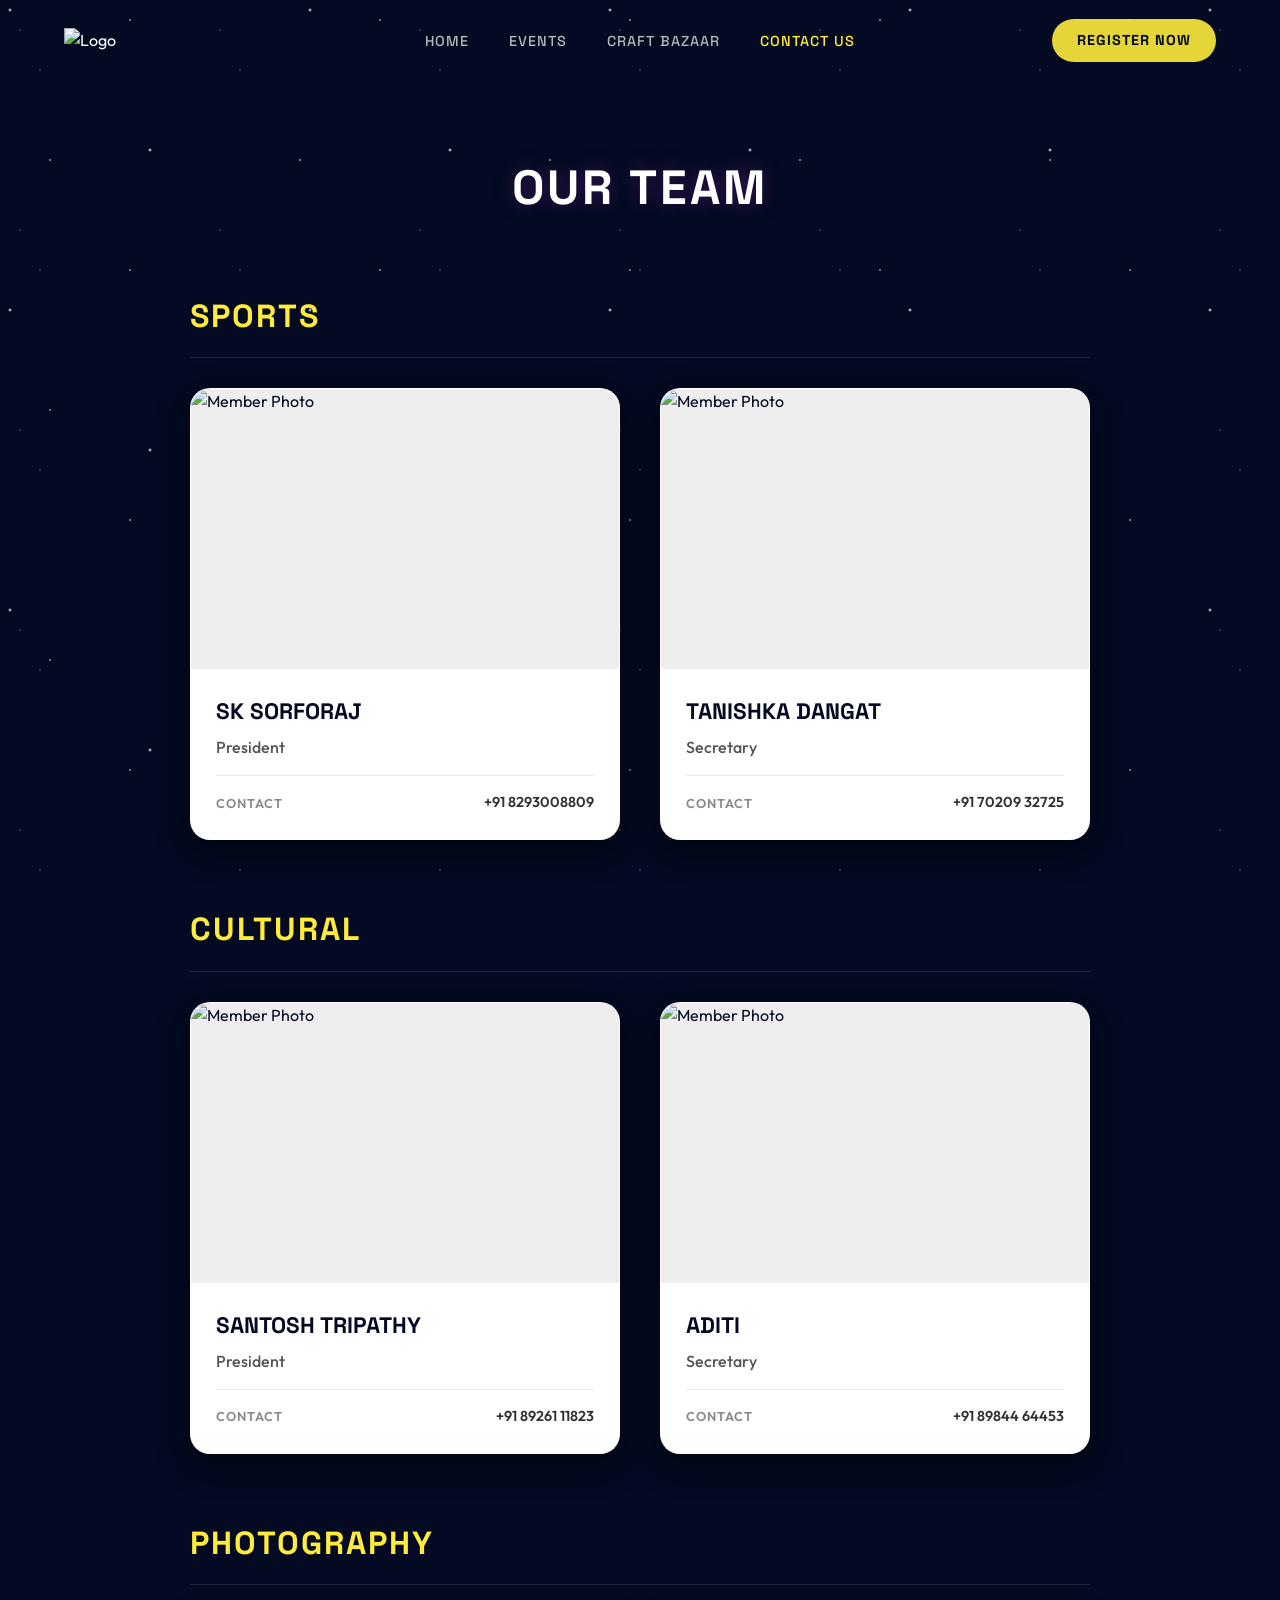
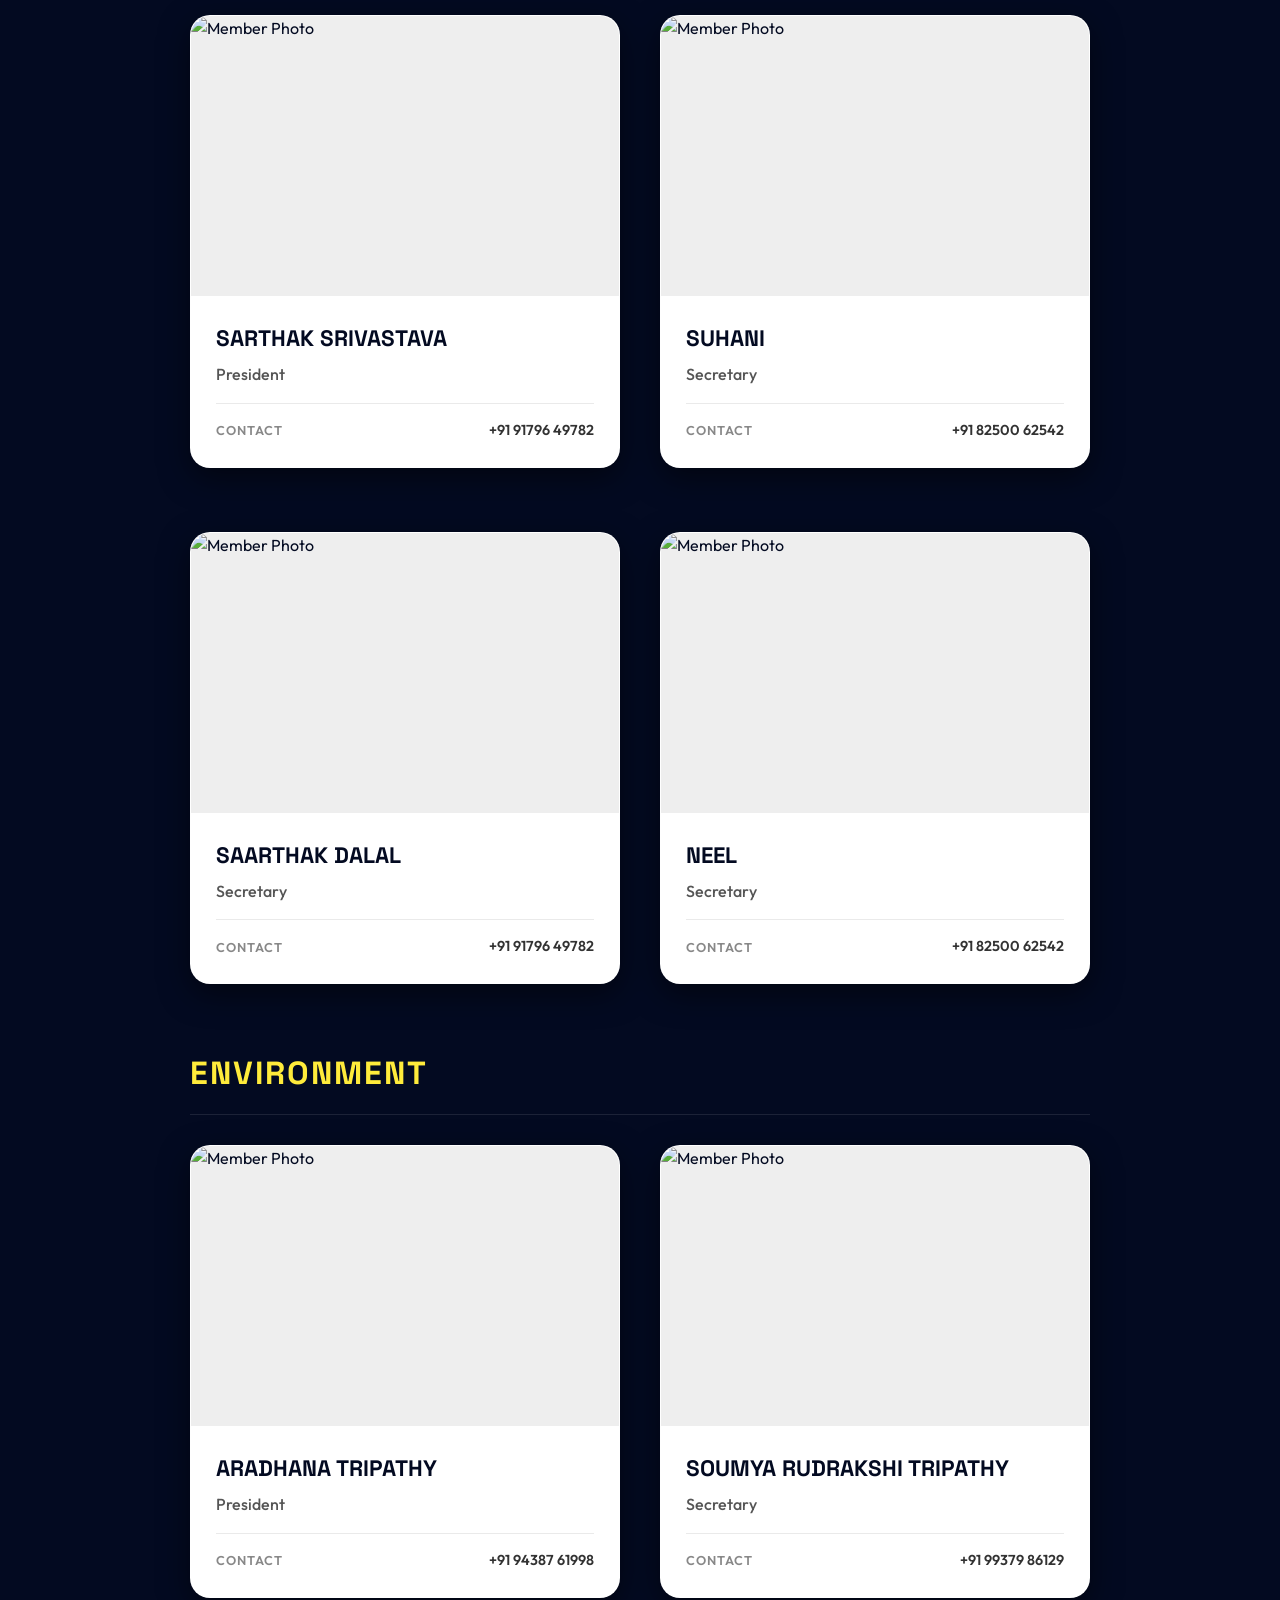
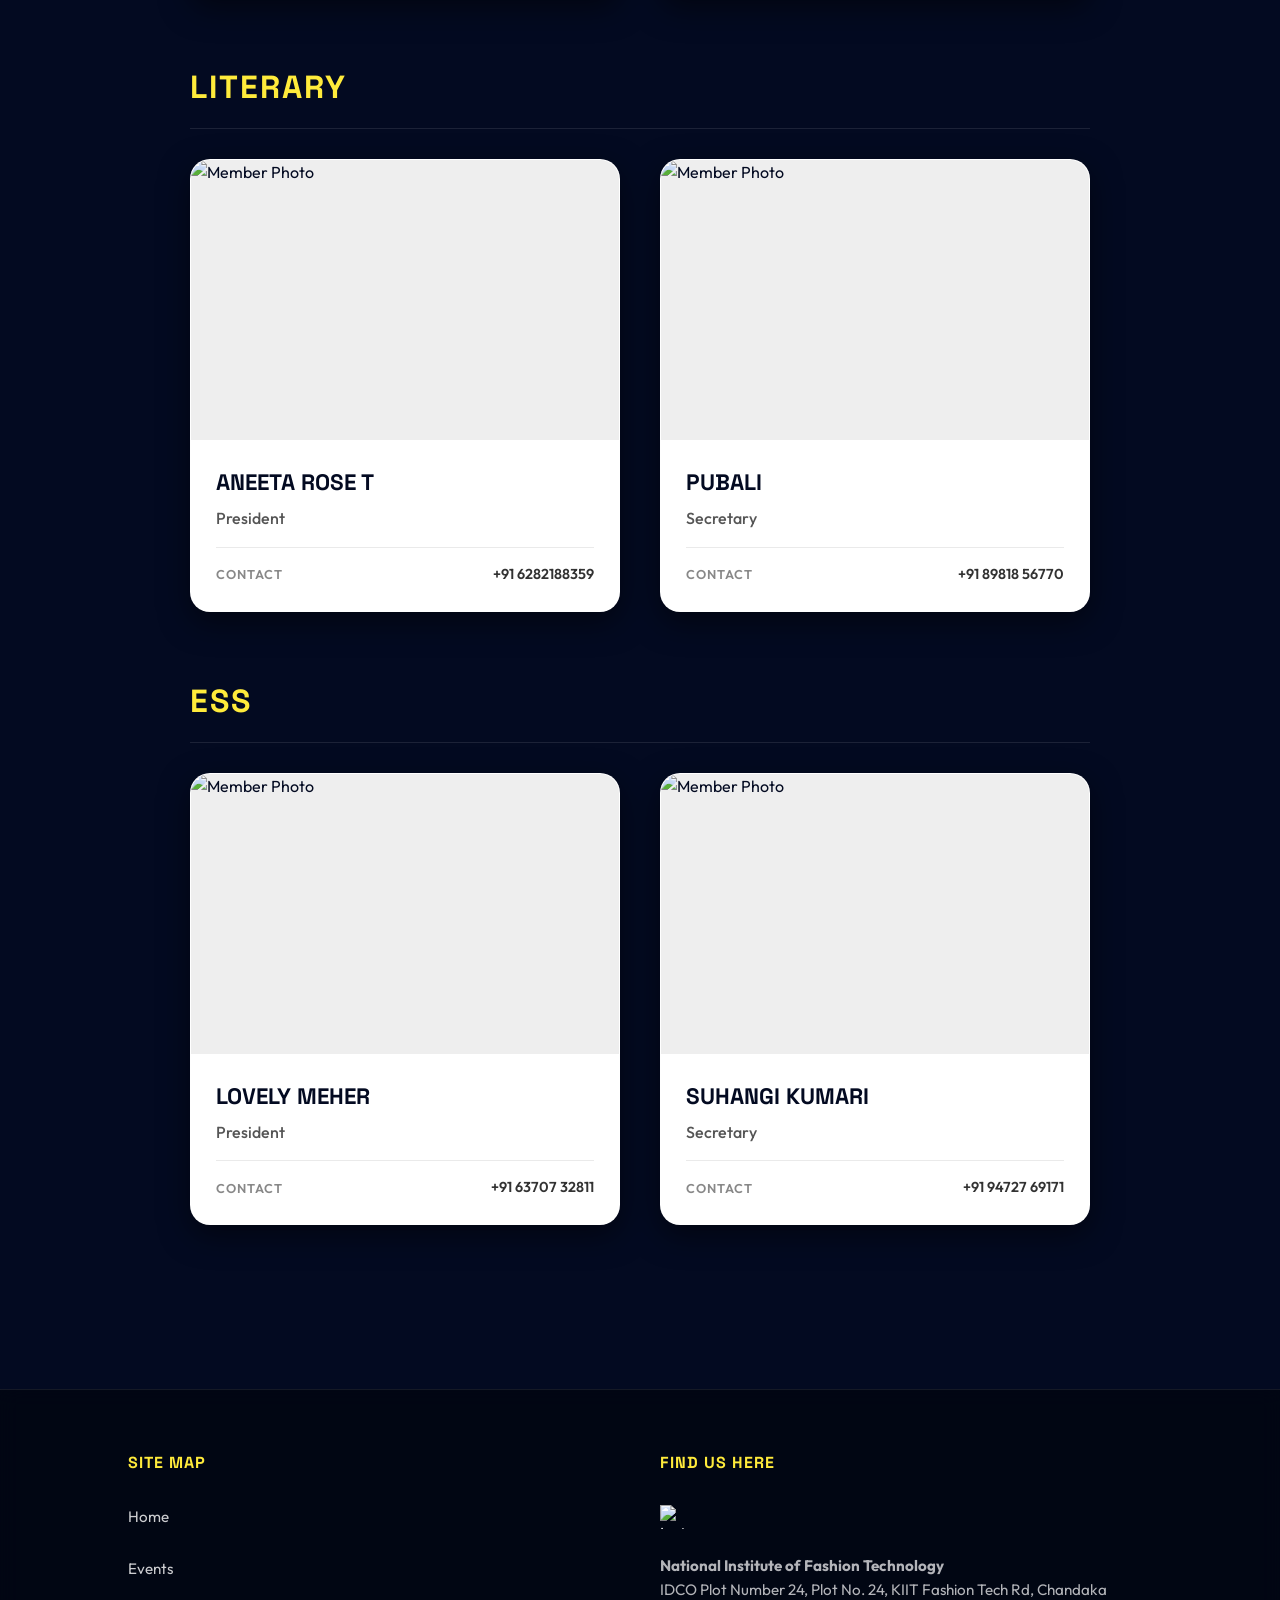
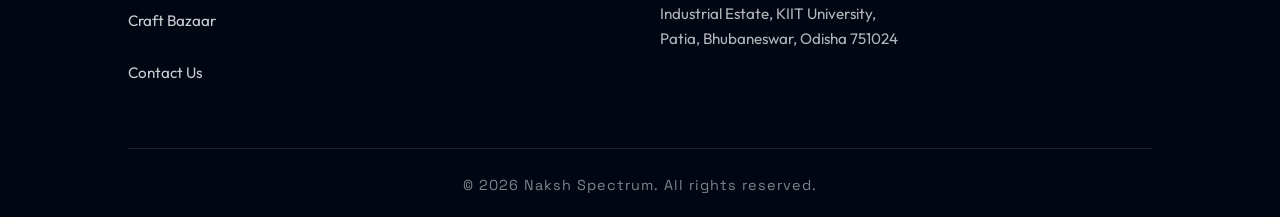
==== contact.html @ 97445d71 "initial commit" ====
<!DOCTYPE html>
<html lang="en">
<head>
    <meta charset="UTF-8">
    <meta name="viewport" content="width=device-width, initial-scale=1.0">
    <title>Our Team - Spectrum 2026</title>
    
    <link rel="preconnect" href="https://fonts.googleapis.com">
    <link rel="preconnect" href="https://fonts.gstatic.com" crossorigin>
    <link href="https://fonts.googleapis.com/css2?family=Outfit:wght@300;400;500;600&family=Space+Grotesk:wght@400;500;700&display=swap" rel="stylesheet">
    
    <script src="https://cdnjs.cloudflare.com/ajax/libs/gsap/3.12.2/gsap.min.js"></script>
    <script src="https://cdnjs.cloudflare.com/ajax/libs/gsap/3.12.2/ScrollTrigger.min.js"></script>
    <link rel="stylesheet" href="css/style.css">
</head>
<body class="galaxy-body">

    <div class="stars-bg">
        <div class="star-layer star-layer-1"></div>
        <div class="star-layer star-layer-2"></div>
        <div class="star-layer star-layer-3"></div>
    </div>
    <canvas id="water-ripples"></canvas>

    <header id="main-header">
        <div class="logo-container">
            <a href="index.html">
                <img src="images/Nift_logo_orginal1.png" alt="Logo" class="nav-logo-img">
            </a>
        </div>
        
        <nav>
            <ul>
                <li><a href="index.html">Home</a></li>
                <li><a href="events.html">Events</a></li>
                <li><a href="craft bazaar.html">Craft Bazaar</a></li>
                <li><a href="contact.html" class="active-link">Contact Us</a></li>
            </ul>
        </nav>
        
        <div class="header-contact">
            <a href="https://forms.gle/5urBq3kumRg4wjuAA" target="_blank" class="register-btn nav-register-btn">REGISTER NOW</a>
        </div>
    </header>

    <main id="team-section">
        <h1 class="section-header">Our Team</h1>

        <div class="team-dept">
            <h2 class="team-dept-title">Sports</h2>
            <div class="team-grid">
                <div class="team-card">
                    <img src="images/raj.jpg" alt="Member Photo">
                    <div class="card-info">
                        <h3>Sk Sorforaj</h3>
                        <p class="designation">President</p>
                        <div class="card-meta">
                            <span>Contact</span>
                            <span>+91 8293008809</span>
                        </div>
                    </div>
                </div>
                <div class="team-card">
                    <img src="images/tanishka.jpeg" alt="Member Photo">
                    <div class="card-info">
                        <h3>Tanishka Dangat</h3>
                        <p class="designation">Secretary</p>
                        <div class="card-meta">
                            <span>Contact</span>
                            <span>+91 70209 32725</span>
                        </div>
                    </div>
                </div>
            </div>
        </div>

        <div class="team-dept">
            <h2 class="team-dept-title">Cultural</h2>
            <div class="team-grid">
                <div class="team-card">
                    <img src="images/santosh.JPG" alt="Member Photo">
                    <div class="card-info">
                        <h3>Santosh Tripathy</h3>
                        <p class="designation">President</p>
                        <div class="card-meta">
                            <span>Contact</span>
                            <span>+91 89261 11823</span>
                        </div>
                    </div>
                </div>
                <div class="team-card">
                    <img src="images/aditi.jpeg" alt="Member Photo">
                    <div class="card-info">
                        <h3>Aditi</h3>
                        <p class="designation">Secretary</p>
                        <div class="card-meta">
                            <span>Contact</span>
                            <span>+91 89844 64453</span>
                        </div>
                    </div>
                </div>
            </div>
        </div>

        <div class="team-dept">
            <h2 class="team-dept-title">Photography</h2>
            <div class="team-grid">
                <div class="team-card">
                    <img src="images/sarthak.jpeg" alt="Member Photo">
                    <div class="card-info">
                        <h3>Sarthak Srivastava</h3>
                        <p class="designation">President</p>
                        <div class="card-meta">
                            <span>Contact</span>
                            <span>+91 91796 49782</span>
                        </div>
                    </div>
                </div>
                <div class="team-card">
                    <img src="images/suhani.PNG" alt="Member Photo">
                    <div class="card-info">
                        <h3>Suhani</h3>
                        <p class="designation">Secretary</p>
                        <div class="card-meta">
                            <span>Contact</span>
                            <span>+91 82500 62542</span>
                        </div>
                    </div>
                </div>
            </div>
        </div>
        
    <div class="team-dept">
            <div class="team-grid">
                <div class="team-card">
                    <img src="images/" alt="Member Photo">
                    <div class="card-info">
                        <h3>Saarthak Dalal</h3>
                        <p class="designation">Secretary
                        </p>
                        <div class="card-meta">
                            <span>Contact</span>
                            <span>+91 91796 49782</span>
                        </div>
                    </div>
                </div>
                <div class="team-card">
                    <img src="images/neel.jpeg" alt="Member Photo">
                    <div class="card-info">
                        <h3>Neel</h3>
                        <p class="designation">Secretary</p>
                        <div class="card-meta">
                            <span>Contact</span>
                            <span>+91 82500 62542</span>
                        </div>
                    </div>
                </div>
            </div>
        </div>

        <div class="team-dept">
            <h2 class="team-dept-title">Environment</h2>
            <div class="team-grid">
                <div class="team-card">
                    <img src="images/aradhana.jpeg" alt="Member Photo">
                    <div class="card-info">
                        <h3>Aradhana Tripathy</h3>
                        <p class="designation">President</p>
                        <div class="card-meta">
                            <span>Contact</span>
                            <span>+91 94387 61998</span>
                        </div>
                    </div>
                </div>
                <div class="team-card">
                    <img src="images/soumya.jpeg" alt="Member Photo">
                    <div class="card-info">
                        <h3>Soumya Rudrakshi Tripathy</h3>
                        <p class="designation">Secretary</p>
                        <div class="card-meta">
                            <span>Contact</span>
                            <span>+91 99379 86129</span>
                        </div>
                    </div>
                </div>
            </div>
        </div>

       <div class="team-dept">
            <h2 class="team-dept-title">Literary</h2>
            <div class="team-grid">
                <div class="team-card">
                    <img src="images/aneeta.jpeg" alt="Member Photo">
                    <div class="card-info">
                        <h3>Aneeta Rose T</h3>
                        <p class="designation">President</p>
                        <div class="card-meta">
                            <span>Contact</span>
                            <span>+91 6282188359</span>
                        </div>
                    </div>
                </div>
                <div class="team-card">
                    <img src="" alt="Member Photo">
                    <div class="card-info">
                        <h3>Pubali</h3>
                        <p class="designation">Secretary</p>
                        <div class="card-meta">
                            <span>Contact</span>
                            <span>+91 89818 56770</span>
                        </div>
                    </div>
                </div>
            </div>
        </div>

        <div class="team-dept">
            <h2 class="team-dept-title">ESS</h2>
            <div class="team-grid">
                <div class="team-card">
                    <img src="images/lovely.jpeg" alt="Member Photo">
                    <div class="card-info">
                        <h3>Lovely Meher</h3>
                        <p class="designation">President</p>
                        <div class="card-meta">
                            <span>Contact</span>
                            <span>+91 63707 32811</span>
                        </div>
                    </div>
                </div>
                <div class="team-card">
                    <img src="images/suhangi.jpeg" alt="Member Photo">
                    <div class="card-info">
                        <h3>Suhangi Kumari</h3>
                        <p class="designation">Secretary</p>
                        <div class="card-meta">
                            <span>Contact</span>
                            <span>+91 94727 69171</span>
                        </div>
                    </div>
                </div>
            </div>
        </div>

    </main>

    <footer>
        <div class="footer-content">
            <div class="footer-col">
                <h4>SITE MAP</h4>
                <ul class="site-map" id="footer-sitemap">
                    <li><a href="index.html">Home</a></li></br>
                    <li><a href="events.html">Events</a></li></br>
                    <li><a href="craft bazaar.html">Craft Bazaar</a></li></br>
                    <li><a href="contact.html">Contact Us</a></li>
                </ul>
            </div>
            <div class="footer-col">
                <h4>FIND US HERE</h4>
                <div class="social-icons">
                    <a href="https://www.instagram.com/spectrum.niftbbsr26/" target="_blank" rel="noopener noreferrer">
                        <img src="https://img.icons8.com/ios-filled/50/ffffff/instagram-new.png" alt="Instagram">
                    </a>
                </div>
                <div class="address-box">
                    <p><strong>National Institute of Fashion Technology</strong><br>
                        IDCO Plot Number 24, Plot No. 24, KIIT Fashion Tech Rd, Chandaka Industrial Estate, KIIT University,<br>
                        Patia, Bhubaneswar, Odisha 751024</p>
                </div>
            </div>
        </div>
        <div class="footer-bottom">
            &copy; 2026 Naksh Spectrum. All rights reserved.
        </div>
    </footer>
    <script src="js/script.js"></script>
</body>
</html>
---- css/style.css ----
/* Consolidated styles for all pages */

/* ===== Source: css/home.css ===== */
/* --- General & Background Styles --- */
:root {
    --primary-bg: #030a21; /* Deep galaxy blue */
    --text-color: #ffffff;
    --accent-purple: #9c27b0;
    --accent-yellow: #ffeb3b;
    --nav-bg: rgba(3, 10, 33, 0.7);
    --glass-bg: rgba(255, 255, 255, 0.04);
    --glass-border: rgba(255, 255, 255, 0.08);
    --frosted-glass: blur(12px) saturate(180%);
    --faq-accent: #00bcd4; 
}

* {
    margin: 0;
    padding: 0;
    box-sizing: border-box;
    font-family: 'Outfit', sans-serif;
    -webkit-font-smoothing: antialiased;
}

body.galaxy-body {
    position: relative;
    background-color: var(--primary-bg);
    color: var(--text-color);
    overflow-x: hidden;
    line-height: 1.6;
}

h1, h2, h3, h4, .section-header, nav a, .register-btn, .know-more-btn {
    font-family: 'Space Grotesk', sans-serif;
}

/* --- Animated Floating Stars --- */
.stars-bg {
    position: fixed;
    top: 0; left: 0; width: 100%; height: 100%;
    z-index: 0;
    pointer-events: none;
}

.star-layer {
    position: absolute;
    top: 0; left: 0; width: 100%; height: 100%;
    background-repeat: repeat;
    animation: driftUp linear infinite;
}

.star-layer-1 {
    background-image: radial-gradient(1px 1px at 20px 30px, #ffffff, rgba(0,0,0,0)),
                      radial-gradient(1px 1px at 40px 70px, #ffffff, rgba(0,0,0,0)),
                      radial-gradient(1px 1px at 90px 40px, #ffffff, rgba(0,0,0,0)),
                      radial-gradient(1px 1px at 160px 120px, #ffffff, rgba(0,0,0,0));
    background-size: 200px 200px;
    animation-duration: 60s;
    opacity: 0.6;
}

.star-layer-2 {
    background-image: radial-gradient(1.5px 1.5px at 50px 160px, #ffffff, rgba(0,0,0,0)),
                      radial-gradient(1.5px 1.5px at 130px 20px, #ffffff, rgba(0,0,0,0)),
                      radial-gradient(1.5px 1.5px at 200px 180px, #ffffff, rgba(0,0,0,0));
    background-size: 250px 250px;
    animation-duration: 40s;
    opacity: 0.8;
}

.star-layer-3 {
    background-image: radial-gradient(2px 2px at 10px 10px, #ffffff, rgba(0,0,0,0)),
                      radial-gradient(2px 2px at 150px 150px, #ffffff, rgba(0,0,0,0)),
                      radial-gradient(2px 2px at 280px 80px, #ffffff, rgba(0,0,0,0));
    background-size: 300px 300px;
    animation-duration: 25s;
    opacity: 1;
}

@keyframes driftUp {
    from { background-position: 0 0; }
    to { background-position: 0 -600px; }
}

a { text-decoration: none; color: inherit; }
ul { list-style: none; }

/* --- Canvas Ripple Effect --- */
#water-ripples {
    position: fixed;
    top: 0; left: 0; width: 100%; height: 100%;
    z-index: 1; 
    pointer-events: none; 
}

header, main, footer {
    position: relative;
    z-index: 10;
}

/* --- Navigation Bar --- */
header {
    position: fixed;
    top: 0; left: 0; width: 100%;
    display: flex; 
    justify-content: space-between; 
    align-items: center;
    padding: 1.2rem 5%;
    z-index: 1000;
    transition: all 0.3s ease;
}

header.scrolled {
    padding: 0.8rem 5%;
    background-color: var(--nav-bg);
    backdrop-filter: var(--frosted-glass);
    -webkit-backdrop-filter: var(--frosted-glass);
    box-shadow: 0 4px 20px rgba(0,0,0,0.3);
    border-bottom: 1px solid var(--glass-border);
}

.logo-container { 
    flex: 1; 
    display: flex; 
    justify-content: flex-start;
    align-items: center; 
}

.nav-logo-img { 
    height: 65px; 
    width: auto; 
    object-fit: contain;
    transition: height 0.3s ease;
}

header.scrolled .nav-logo-img {
    height: 50px;
}

nav {
    flex: 1; 
    display: flex;
    justify-content: center; 
}

nav ul { display: flex; gap: 2.5rem; justify-content: center;}
nav a { 
    font-weight: 500; 
    opacity: 0.7; 
    transition: all 0.3s ease; 
    letter-spacing: 1px; 
    text-transform: uppercase;
    font-size: 0.9rem;
    white-space: nowrap; /* Ensures Craft Bazaar stays on one line */
}
nav a:hover, nav a.active-link { 
    opacity: 1; 
    color: var(--accent-yellow); 
}

.header-contact {
    flex: 1;
    display: flex;
    justify-content: flex-end;
    align-items: center;
    gap: 10px;
    font-family: 'Space Grotesk', sans-serif;
    font-weight: 500;
    font-size: 1rem;
    opacity: 0.9;
}
.header-contact img {
    width: 18px;
    height: 18px;
}

/* Specific styling for the Register button inside the header */
.nav-register-btn {
    margin-top: 0 !important; 
    padding: 10px 25px !important;
    font-size: 0.9rem !important;
}

.register-btn {
    background: var(--accent-yellow);
    color: var(--primary-bg);
    border: none;
    padding: 14px 40px;
    border-radius: 30px;
    font-weight: 700;
    cursor: pointer;
    transition: all 0.3s ease;
    font-size: 1rem;
    text-transform: uppercase;
    letter-spacing: 1px;
    margin-top: 15px; 
    display: inline-block;
}

.register-btn:hover {
    transform: translateY(-3px);
    box-shadow: 0 10px 25px rgba(255, 235, 59, 0.3);
}

/* --- Layout & Sections --- */
section { padding: 100px 10%; min-height: 80vh; display: flex; flex-direction: column; justify-content: center; }

#landing { text-align: center; align-items: center; height: 100vh; padding-top: 80px; }
#naksh-main-logo {height: 230px;width: 510px; margin-bottom: 2rem; display: flex; align-items: center; justify-content: center; filter: drop-shadow(0 0 30px rgba(156, 39, 176, 0.4));}


.about-grid { display: grid; grid-template-columns: 1.2fr 1fr; gap: 7rem; align-items: center; margin-bottom: 2px; }
.about-text p { font-size: 1.05rem; opacity: 0.85; margin-bottom: 1.5rem; }

.section-header { 
    font-size: 2.8rem; 
    margin-bottom: 3rem; 
    color: var(--text-color); 
    text-align: center; 
    text-transform: uppercase;
    letter-spacing: 2px;
}

/* --- Centered Layout for About Naksh Top Section --- */
.about-top-section {
    display: flex;
    flex-direction: column;
    gap: 50px; 
    margin-bottom: 6rem;
    width: 100%;
}

.naksh-content-stack {
    display: flex;
    flex-direction: column;
    align-items: center; 
    text-align: center; 
    gap: 15px; /* Tighter gap */
    max-width: 700px;
    margin: 0 auto; 
}

.naksh-content-stack p { margin-bottom: 0; }

.sponsor-logo-box {
    padding: 5px 5px;
}

.sponsor-logo-box img {
    height: 70px;
    width: auto;
    object-fit: contain;
}

.presents-text {
    font-size: 17px;
    font-weight: bold;
    letter-spacing: 4px;
    text-transform: uppercase;
    color: rgba(255, 255, 255, 0.6);
}

.section-date {
    font-weight: 700;
    letter-spacing: 2px;
    color: var(--accent-yellow);
    font-size: 23px;
    margin: 0; /* Reduced spacing */
    font-family: 'Space Grotesk', sans-serif;
    text-transform: uppercase;
}

.naksh-logo-img {
    height: 120px;
    width: 260px;
    object-position: center; 
    margin: 1px 0; /* Tightened spacing around logo */
}

.naksh-desc {
    max-width: 800px;
    line-height: 1.5; /* Decreased line height for cleaner block */
    font-size: 1.05rem;
    opacity: 0.85;
}
/* --- Spaceship Scroll Button --- */
.scroll-down-link {
    position: absolute;
    bottom: 40px;
    left: 50%;
    transform: translateX(-50%);
    z-index: 20;
    transition: transform 0.3s ease;
}

.spaceship-scroll {
    width: 60px; /* Adjust size based on your image */
    height: auto;
    filter: drop-shadow(0 0 10px rgba(156, 39, 176, 0.6)); /* Purple glow to match accent */
    animation: space-float 3s infinite ease-in-out;
    cursor: pointer;
}

.scroll-down-link:hover .spaceship-scroll {
    filter: drop-shadow(0 0 20px var(--accent-yellow)); /* Glows yellow on hover */
}

/* Floating Animation */
@keyframes space-float {
    0%, 100% {
        transform: translateY(0);
    }
    50% {
        transform: translateY(-15px);
    }
}

/* Ensure landing container allows absolute positioning */
#landing {
    position: relative;
    display: flex;
    flex-direction: column;
    justify-content: center;
    align-items: center;
    height: 100vh;
}


/* --- Media Split Grid (Bottom Boxes) --- */
.media-split-grid {
    display: grid;
    grid-template-columns: 1fr 2.5fr; 
    gap: 30px;
    width: 100%;
    align-items: stretch;
}

.media-placeholder { 
    background: var(--glass-bg); 
    width: 100%;
    aspect-ratio: 16 / 9; 
    display: flex; 
    justify-content: center; 
    align-items: center; 
    border-radius: 16px; 
    border: 1px solid var(--glass-border);
    box-shadow: 0 15px 35px rgba(0,0,0,0.4);
    overflow: hidden;
    position: relative;
}

#naksh-video {
    width: 100%;
    height: 100%;
    object-fit: cover;
    position: absolute;
    top: 0; left: 0;
}

.video-desc-box {
    background: var(--glass-bg);
    border: 1px solid var(--glass-border);
    padding: 25px;
    border-radius: 16px;
    font-size: 0.95rem;
    color: rgba(255, 255, 255, 0.75);
    backdrop-filter: blur(8px);
    box-shadow: 0 10px 30px rgba(0,0,0,0.2);
    display: flex;
    flex-direction: column;
    justify-content: center;
}
.video-desc-box strong { color: var(--text-color); font-family: 'Space Grotesk', sans-serif; display: block; margin-bottom: 10px;}

/* --- Events Carousel Section --- */
#events { text-align: center; overflow: hidden; padding: 100px 10% 80px 10%;}

.carousel-container { 
    position: relative; 
    width: 100%; 
    height: 420px; 
    display: flex; 
    justify-content: center; 
    align-items: center; 
    margin-bottom: 50px; 
    perspective: 1800px; 
}

.carousel-track { 
    position: relative; 
    width: 280px; 
    height: 380px; 
    transform-style: preserve-3d; 
}

.carousel-card { 
    position: absolute; 
    width: 100%; 
    height: 100%; 
    background: #ffffff; 
    border-radius: 20px; 
    color: #030a21; 
    transition: transform 0.5s cubic-bezier(0.4, 0, 0.2, 1), opacity 0.5s ease; 
    cursor: pointer; 
    display: flex; 
    flex-direction: column; 
    overflow: hidden; 
    box-shadow: 0 15px 40px rgba(0,0,0,0.7); 
    border: 1px solid rgba(255,255,255,0.1);
}

.carousel-card img { 
    width: 100%; 
    height: 55%; 
    object-fit: cover; 
    background: #eee; 
    border-bottom: 1px solid #eee;
}

.carousel-card .card-info { 
    padding: 20px; 
    text-align: left; 
    display: flex; 
    flex-direction: column; 
    justify-content: space-between; 
    flex-grow: 1;
}

.carousel-card h3 { 
    font-size: 1.25rem; 
    margin-bottom: 5px; 
    font-weight: 700;
}

.carousel-card p {
    font-size: 0.9rem;
    color: #555;
    font-weight: 500;
}

.event-meta { 
    display: flex; 
    justify-content: space-between; 
    font-size: 0.8rem; 
    color: #777; 
    font-weight: 600; 
    border-top: 1px solid #eaeaea; 
    padding-top: 12px; 
    margin-top: auto;
    font-family: 'Space Grotesk', sans-serif;
}

/* FIX: Updated padding and margin-top to match .register-btn */
.know-more-btn { 
    background: var(--accent-yellow);
    color: var(--primary-bg);
    border: none;
    padding: 14px 40px; 
    border-radius: 30px;
    font-weight: 700;
    cursor: pointer;
    transition: all 0.3s ease;
    font-size: 1rem;
    text-transform: uppercase;
    letter-spacing: 1px;
    margin-top: 15px; 
    display: inline-block;
}

.know-more-btn:hover { 
    transform: translateY(-3px);
    box-shadow: 0 10px 25px rgba(255, 235, 59, 0.3);
}

/* --- Sponsors Grid Section --- */
#sponsors-list { padding: 80px 10%; text-align: center; }

.sponsors-grid {
    display: grid;
    grid-template-columns: repeat(4, 1fr); 
    gap: 25px;
    width: 100%; 
    margin: 0 auto;
}

.sponsor-card-white {
    background: rgba(255, 255, 255, 0.03);
    backdrop-filter: blur(8px);
    border: 1px solid var(--glass-border);
    border-radius: 16px;
    padding: 30px 20px;
    display: flex;
    justify-content: center;
    align-items: center;
    aspect-ratio: 3 / 2; 
    box-shadow: 0 10px 30px rgba(0,0,0,0.2);
    transition: all 0.3s ease;
}

.sponsor-card-white:hover { 
    transform: translateY(-5px); 
    background: rgba(255, 255, 255, 0.08);
    border-color: rgba(255,255,255,0.2);
}

.sponsor-card-white img {
    max-width: 80%;
    max-height: 80%; 
    object-fit: contain;
    filter: grayscale(100%) brightness(200%); 
    transition: filter 0.3s ease;
}

.sponsor-card-white:hover img {
    filter: grayscale(0%) brightness(100%);
}

/* --- FAQ Accordion --- */
#faq { align-items: center; }
.faq-container { 
    width: 100%; 
    max-width: 800px; 
    background: var(--glass-bg); 
    border-radius: 16px; 
    padding: 25px 35px; 
    border: 1px solid var(--glass-border);
    box-shadow: 0 15px 35px rgba(0,0,0,0.3);
    backdrop-filter: blur(10px);
}
.faq-item { border-bottom: 1px solid rgba(255,255,255,0.05); padding: 20px 0; }
.faq-item:last-child { border-bottom: none; }
.faq-question { 
    display: flex; 
    justify-content: space-between; 
    align-items: center; 
    cursor: pointer; 
    font-size: 1.15rem; 
    color: var(--text-color); 
    font-weight: 500;
    transition: color 0.3s; 
}
.faq-question:hover { color: var(--accent-yellow); }
.faq-icon { font-size: 1.5rem; font-weight: 300; transition: transform 0.4s ease; color: var(--faq-accent); }
.faq-answer { 
    max-height: 0; 
    overflow: hidden; 
    transition: all 0.4s ease; 
    color: rgba(255,255,255,0.7); 
    line-height: 1.6; 
    font-size: 0.95rem;
}
.faq-item.active .faq-answer { max-height: 200px; padding-top: 15px; }
.faq-item.active .faq-icon { transform: rotate(45deg); color: var(--accent-yellow); }

/* --- Footer --- */
footer { 
    background-color: rgba(0,0,0,0.4); 
    backdrop-filter: blur(10px);
    border-top: 1px solid var(--glass-border);
    color: var(--text-color); 
    padding: 60px 10% 20px 10%; 
    display: flex; 
    flex-direction: column;
}
.footer-content {
    display: grid;
    grid-template-columns: 1fr 1fr;
    gap: 40px;
    width: 100%;
}
.footer-col h3, .footer-col h4 { margin-bottom: 1.8rem; color: var(--accent-yellow); letter-spacing: 1px;}
.footer-col li { font-size: 0.95rem; opacity: 0.8;}

#footer-sitemap {
    display: grid;
    grid-template-columns: 1fr 1fr;
    gap: 15px;
}

.site-map a { transition: color 0.3s, opacity 0.3s; }
.site-map a:hover { color: var(--accent-yellow); opacity: 1;}
.site-map a.active-link { color: var(--accent-yellow); font-weight: 600; opacity: 1;}

.social-icons { display: flex; align-items: center; gap: 20px; margin-bottom: 25px; }
.social-icons a { display: inline-flex; align-items: center; justify-content: center; }
.social-icons img { width: 24px; height: 24px; cursor: pointer; transition: transform 0.2s;} 
.social-icons img:hover { transform: scale(1.2); }
.address-box { font-size: 0.95rem; line-height: 1.6; color: rgba(255,255,255,0.7); }

.footer-bottom {
    text-align: center;
    padding-top: 25px;
    margin-top: 50px;
    border-top: 1px solid rgba(255,255,255,0.1);
    font-size: 0.9rem;
    color: rgba(255,255,255,0.5);
    font-family: 'Space Grotesk', sans-serif;
    letter-spacing: 1px;
}

/* Responsive adjustments */
@media (max-width: 900px) {
    .about-grid, .media-split-grid, .footer-content { grid-template-columns: 1fr; gap: 3rem; text-align: center; }
    .naksh-content-stack { align-items: center; text-align: center; margin: 0 auto; }
    .sponsors-grid { grid-template-columns: repeat(2, 1fr); }
    nav ul { gap: 1rem; font-size: 0.8rem; }
    .header-contact { display: none; } 
}/* --- Image Slider Styles --- */
.slideshow-container {
    width: 100%;
    height: 100%; /* Fills the existing media-placeholder */
    position: relative;
    border-radius: 16px;
    overflow: hidden;
}

.mySlides {
    display: none;
    width: 100%;
    height: 100%;
}

.mySlides img {
    width: 100%;
    height: 100%;
    object-fit: cover; /* Keeps images from stretching or squishing */
    border-radius: 16px;
}

/* Dots Container */
.dots-container {
    position: absolute;
    bottom: 15px;
    width: 100%;
    text-align: center;
    z-index: 10; /* Ensures dots sit on top of the images */
}

/* The dots/bullets/indicators */
.dot {
    height: 10px;
    width: 10px;
    margin: 0 4px;
    background-color: rgba(255, 255, 255, 0.4);
    border-radius: 50%;
    display: inline-block;
    transition: background-color 0.4s ease;
}

.dot.active {
    background-color: var(--accent-yellow); /* Uses your existing yellow accent */
    box-shadow: 0 0 8px var(--accent-yellow);
}

/* Fading animation */
.fade {
    animation-name: fadeAnim;
    animation-duration: 1.5s;
}

@keyframes fadeAnim {
    from {opacity: .4}
    to {opacity: 1}
}
/* Animated shooting stars */
/* --- Falling / Shooting Stars --- */
.shooting-stars {
    position: absolute;
    top: 0; 
    left: 0;
    width: 100%; 
    height: 100%;
    overflow: hidden;
    z-index: 1; 
}

.shooting-star {
    position: absolute;
    height: 2px;
    /* Gradient flows left (faded) to right (bright) */
    background: linear-gradient(90deg, rgba(255, 255, 255, 1), rgba(255, 255, 255, 0));
    filter: drop-shadow(0 0 6px #ffffff);
    border-radius: 999px;
    opacity: 0;
}

/* The bright glowing head at the front of the star */
.shooting-star::before {
    content: '';
    position: absolute;
    top: 50%;
    right: 0; /* Keeps the head at the leading edge */
    transform: translateY(-50%);
    width: 4px;
    height: 4px;
    background: #ffffff;
    border-radius: 50%;
    box-shadow: 0 0 10px #ffffff, 0 0 20px var(--accent-yellow); 
}

/* By making the animation span a long time (e.g., 15s) but finishing the 
  visual movement by 15%, we create long, random pauses between shooting stars. 
*/
@keyframes shoot {
    0% { 
        transform: translateX(0) translateY(0) rotate(45deg); /* Pointing down-right */
        opacity: 1; 
        width: 0; 
    }
    5% { 
        width: 150px; /* Tail expands */
    }
    15% { 
        /* Star travels out of bounds */
        transform: translateX(1500px) translateY(1500px) rotate(45deg); 
        opacity: 0; 
        width: 0; 
    }
    100% { 
        /* Stays hidden for the remaining 85% of the animation loop */
        transform: translateX(1500px) translateY(1500px) rotate(45deg); 
        opacity: 0; 
        width: 0; 
    }
}

/* Starting positions moved to the top and left edges, with much longer durations */
.shooting-star:nth-child(1) { top: 10%; left: -10%; animation: shoot 18s linear infinite; animation-delay: 0s; }
.shooting-star:nth-child(2) { top: -10%; left: 20%; animation: shoot 15s linear infinite; animation-delay: 3s; }
.shooting-star:nth-child(3) { top: 30%; left: -20%; animation: shoot 22s linear infinite; animation-delay: 7s; }
.shooting-star:nth-child(4) { top: -20%; left: 60%; animation: shoot 19s linear infinite; animation-delay: 11s; }
.shooting-star:nth-child(5) { top: 50%; left: -10%; animation: shoot 25s linear infinite; animation-delay: 14s; }
/* ===== Source: css/contact.css ===== */
  /* --- General & Background Styles --- */
        :root {
            --primary-bg: #030a21; /* Deep galaxy blue */
            --text-color: #ffffff;
            --accent-purple: #9c27b0;
            --accent-yellow: #ffeb3b;
            --nav-bg: rgba(3, 10, 33, 0.7);
            --glass-bg: rgba(255, 255, 255, 0.04);
            --glass-border: rgba(255, 255, 255, 0.08);
            --frosted-glass: blur(12px) saturate(180%);
        }

        * { margin: 0; padding: 0; box-sizing: border-box; font-family: 'Outfit', sans-serif; -webkit-font-smoothing: antialiased; }
        
        body.galaxy-body {
            position: relative;
            background-color: var(--primary-bg);
            color: var(--text-color);
            overflow-x: hidden;
            line-height: 1.6;
        }

        h1, h2, h3, h4, .section-header, nav a, .craft-name {
            font-family: 'Space Grotesk', sans-serif;
        }

        /* --- Animated Floating Stars --- */
        .stars-bg { position: fixed; top: 0; left: 0; width: 100%; height: 100%; z-index: 0; pointer-events: none; }
        .star-layer { position: absolute; top: 0; left: 0; width: 100%; height: 100%; background-repeat: repeat; animation: driftUp linear infinite; }
        .star-layer-1 { background-image: radial-gradient(1px 1px at 20px 30px, #ffffff, transparent), radial-gradient(1px 1px at 40px 70px, #ffffff, transparent), radial-gradient(1px 1px at 90px 40px, #ffffff, transparent), radial-gradient(1px 1px at 160px 120px, #ffffff, transparent); background-size: 200px 200px; animation-duration: 60s; opacity: 0.6; }
        .star-layer-2 { background-image: radial-gradient(1.5px 1.5px at 50px 160px, #ffffff, transparent), radial-gradient(1.5px 1.5px at 130px 20px, #ffffff, transparent), radial-gradient(1.5px 1.5px at 200px 180px, #ffffff, transparent); background-size: 250px 250px; animation-duration: 40s; opacity: 0.8; }
        .star-layer-3 { background-image: radial-gradient(2px 2px at 10px 10px, #ffffff, transparent), radial-gradient(2px 2px at 150px 150px, #ffffff, transparent), radial-gradient(2px 2px at 280px 80px, #ffffff, transparent); background-size: 300px 300px; animation-duration: 25s; opacity: 1; }
        @keyframes driftUp { from { background-position: 0 0; } to { background-position: 0 -600px; } }

        a { text-decoration: none; color: inherit; }
        ul { list-style: none; }

        /* --- Canvas Ripple Effect --- */
        #water-ripples { position: fixed; top: 0; left: 0; width: 100%; height: 100%; z-index: 1; pointer-events: none; }
        header, main, footer { position: relative; z-index: 10; }

        /* --- Navigation Bar --- */
        header { position: fixed; top: 0; left: 0; width: 100%; display: flex; justify-content: space-between; align-items: center; padding: 1.2rem 5%; z-index: 1000; transition: all 0.3s ease; }
        header.scrolled { padding: 0.8rem 5%; background-color: var(--nav-bg); backdrop-filter: var(--frosted-glass); -webkit-backdrop-filter: var(--frosted-glass); box-shadow: 0 4px 20px rgba(0,0,0,0.3); border-bottom: 1px solid var(--glass-border); }
        
        .logo-container { flex: 1; display: flex; justify-content: flex-start; align-items: center; }
        .nav-logo-img { height: 65px; width: auto; object-fit: contain; transition: height 0.3s ease; }
        header.scrolled .nav-logo-img { height: 50px; }
        
        nav { flex: 1; display: flex; justify-content: center; }
        nav ul { display: flex; gap: 2.5rem; justify-content: center;}
        nav a { font-weight: 500; opacity: 0.7; transition: all 0.3s ease; letter-spacing: 1px; text-transform: uppercase; font-size: 0.9rem; white-space: nowrap; }
        nav a:hover, nav a.active-link { opacity: 1; color: var(--accent-yellow); }
        
        .header-contact { flex: 1; display: flex; justify-content: flex-end; align-items: center; gap: 10px; font-family: 'Space Grotesk', sans-serif; font-weight: 500; font-size: 1rem; opacity: 0.9; }
        .header-contact img { width: 18px; height: 18px; filter: brightness(0) invert(1); }

        /* register button style*/
        /* Specific styling for the Register button inside the header */
        .nav-register-btn {
            margin-top: 0 !important; 
            padding: 10px 25px !important;
            font-size: 0.9rem !important;
        }

        .register-btn {
            background: var(--accent-yellow);
            color: var(--primary-bg);
            border: none;
            padding: 14px 40px;
            border-radius: 30px;
            font-weight: 700;
            cursor: pointer;
            transition: all 0.3s ease;
            font-size: 1rem;
            text-transform: uppercase;
            letter-spacing: 1px;
            margin-top: 15px; 
            display: inline-block;
        }

        .register-btn:hover {
            transform: translateY(-3px);
            box-shadow: 0 10px 25px rgba(255, 235, 59, 0.3);
        }

        /* --- Craft Bazaar Main Section --- */
        #craft-bazaar {
            padding: 150px 10% 100px 10%;
            display: flex;
            flex-direction: column;
            align-items: center;
            min-height: 80vh;
        }

        /* Top Logo */
        .cb-top-logo {
            height: 120px;
            width: auto;
            margin-bottom: 40px;
            filter: drop-shadow(0 0 20px rgba(255, 235, 59, 0.3));
        }

        /* Image Banner (Carousel) */
        .cb-banner {
            width: 100%;
            max-width: 1000px;
            aspect-ratio: 16 / 6;
            position: relative;
            border-radius: 16px;
            overflow: hidden;
            margin-bottom: 40px;
            border: 1px solid var(--glass-border);
            box-shadow: 0 15px 35px rgba(0,0,0,0.4);
            background-color: var(--glass-bg);
        }

        .cb-slide {
            position: absolute;
            top: 0; left: 0;
            width: 100%; height: 100%;
            object-fit: cover;
            opacity: 0;
            transition: opacity 1s ease-in-out;
        }

        .cb-slide.active {
            opacity: 1;
        }

        /* Description */
        .cb-desc {
            max-width: 800px;
            text-align: center;
            font-size: 1.1rem;
            color: rgba(255, 255, 255, 0.85);
            line-height: 1.8;
            margin-bottom: 60px;
        }

        /* Crafts Grid (Similar to Sponsors Grid) */
        .crafts-grid {
            display: grid;
            grid-template-columns: repeat(auto-fill, minmax(180px, 1fr)); 
            gap: 25px;
            width: 100%;
            max-width: 1200px;
        }

        /* Craft Card Styling */
        .craft-card {
            background: var(--glass-bg);
            backdrop-filter: blur(8px);
            border: 1px solid var(--glass-border);
            border-radius: 16px;
            padding: 20px;
            display: flex;
            flex-direction: column;
            justify-content: center;
            align-items: center;
            text-align: center;
            box-shadow: 0 10px 30px rgba(0,0,0,0.2);
            transition: all 0.3s ease;
        }

        .craft-card:hover {
            transform: translateY(-5px);
            background: rgba(255, 255, 255, 0.08);
            border-color: var(--accent-yellow);
            box-shadow: 0 15px 35px rgba(255, 235, 59, 0.15);
        }

        .craft-img {
            width: 100%;
            height: 120px;
            object-fit: cover;
            border-radius: 8px;
            margin-bottom: 15px;
            border: 1px solid rgba(255,255,255,0.1);
        }

        .craft-name {
            font-size: 1.1rem;
            color: var(--text-color);
            letter-spacing: 1px;
            text-transform: uppercase;
        }

        /* --- Footer --- */
        footer { 
            background-color: rgba(0,0,0,0.4); 
            backdrop-filter: blur(10px);
            border-top: 1px solid var(--glass-border);
            color: var(--text-color); 
            padding: 60px 10% 20px 10%; 
            display: flex; 
            flex-direction: column;
        }
        .footer-content { display: grid; grid-template-columns: 1fr 1fr; gap: 40px; width: 100%; }
        .footer-col h3, .footer-col h4 { margin-bottom: 1.8rem; color: var(--accent-yellow); letter-spacing: 1px;}
        .footer-col li { margin-bottom: 0.8rem; font-size: 0.95rem; opacity: 0.8;}
        #footer-sitemap { display: grid; grid-template-columns: 1fr 1fr; gap: 15px; }
        .site-map a { transition: color 0.3s, opacity 0.3s; }
        .site-map a:hover { color: var(--accent-yellow); opacity: 1;}
        .site-map a.active-link { color: var(--accent-yellow); font-weight: 600; opacity: 1;}
        .social-icons { display: flex; align-items: center; gap: 20px; margin-bottom: 25px; }
        .social-icons a { display: inline-flex; align-items: center; justify-content: center; }
        .social-icons img { width: 24px; height: 24px; cursor: pointer; transition: transform 0.2s;} 
        .social-icons img:hover { transform: scale(1.2); }
        .address-box { font-size: 0.95rem; line-height: 1.6; color: rgba(255,255,255,0.7); }
        .footer-bottom { text-align: center; padding-top: 25px; margin-top: 50px; border-top: 1px solid rgba(255,255,255,0.1); font-size: 0.9rem; color: rgba(255,255,255,0.5); font-family: 'Space Grotesk', sans-serif; letter-spacing: 1px; }

        /* Responsive adjustments */
        @media (max-width: 900px) {
            #craft-bazaar { padding-top: 120px; }
            .crafts-grid { grid-template-columns: repeat(auto-fill, minmax(140px, 1fr)); }
            .footer-content { grid-template-columns: 1fr; text-align: center; }
            .header-contact { display: none; }
            nav ul { gap: 1rem; font-size: 0.8rem; }
        }
/* ===== Source: css/craft.css ===== */
  /* --- General & Background Styles --- */
        :root {
            --primary-bg: #030a21; /* Deep galaxy blue */
            --text-color: #ffffff;
            --accent-purple: #9c27b0;
            --accent-yellow: #ffeb3b;
            --nav-bg: rgba(3, 10, 33, 0.7);
            --glass-bg: rgba(255, 255, 255, 0.04);
            --glass-border: rgba(255, 255, 255, 0.08);
            --frosted-glass: blur(12px) saturate(180%);
        }

        * { margin: 0; padding: 0; box-sizing: border-box; font-family: 'Outfit', sans-serif; -webkit-font-smoothing: antialiased; }
        
        body.galaxy-body {
            position: relative;
            background-color: var(--primary-bg);
            color: var(--text-color);
            overflow-x: hidden;
            line-height: 1.6;
        }

        h1, h2, h3, h4, .section-header, nav a, .craft-name {
            font-family: 'Space Grotesk', sans-serif;
        }

        /* --- Animated Floating Stars --- */
        .stars-bg { position: fixed; top: 0; left: 0; width: 100%; height: 100%; z-index: 0; pointer-events: none; }
        .star-layer { position: absolute; top: 0; left: 0; width: 100%; height: 100%; background-repeat: repeat; animation: driftUp linear infinite; }
        .star-layer-1 { background-image: radial-gradient(1px 1px at 20px 30px, #ffffff, transparent), radial-gradient(1px 1px at 40px 70px, #ffffff, transparent), radial-gradient(1px 1px at 90px 40px, #ffffff, transparent), radial-gradient(1px 1px at 160px 120px, #ffffff, transparent); background-size: 200px 200px; animation-duration: 60s; opacity: 0.6; }
        .star-layer-2 { background-image: radial-gradient(1.5px 1.5px at 50px 160px, #ffffff, transparent), radial-gradient(1.5px 1.5px at 130px 20px, #ffffff, transparent), radial-gradient(1.5px 1.5px at 200px 180px, #ffffff, transparent); background-size: 250px 250px; animation-duration: 40s; opacity: 0.8; }
        .star-layer-3 { background-image: radial-gradient(2px 2px at 10px 10px, #ffffff, transparent), radial-gradient(2px 2px at 150px 150px, #ffffff, transparent), radial-gradient(2px 2px at 280px 80px, #ffffff, transparent); background-size: 300px 300px; animation-duration: 25s; opacity: 1; }
        @keyframes driftUp { from { background-position: 0 0; } to { background-position: 0 -600px; } }

        a { text-decoration: none; color: inherit; }
        ul { list-style: none; }

        /* --- Canvas Ripple Effect --- */
        #water-ripples { position: fixed; top: 0; left: 0; width: 100%; height: 100%; z-index: 1; pointer-events: none; }
        header, main, footer { position: relative; z-index: 10; }

        /* --- Navigation Bar --- */
        header { position: fixed; top: 0; left: 0; width: 100%; display: flex; justify-content: space-between; align-items: center; padding: 1.2rem 5%; z-index: 1000; transition: all 0.3s ease; }
        header.scrolled { padding: 0.8rem 5%; background-color: var(--nav-bg); backdrop-filter: var(--frosted-glass); -webkit-backdrop-filter: var(--frosted-glass); box-shadow: 0 4px 20px rgba(0,0,0,0.3); border-bottom: 1px solid var(--glass-border); }
        
        .logo-container { flex: 1; display: flex; justify-content: flex-start; align-items: center; }
        .nav-logo-img { height: 65px; width: auto; object-fit: contain; transition: height 0.3s ease; }
        header.scrolled .nav-logo-img { height: 50px; }
        
        nav { flex: 1; display: flex; justify-content: center; }
        nav ul { display: flex; gap: 2.5rem; justify-content: center;}
        nav a { font-weight: 500; opacity: 0.7; transition: all 0.3s ease; letter-spacing: 1px; text-transform: uppercase; font-size: 0.9rem; white-space: nowrap; }
        nav a:hover, nav a.active-link { opacity: 1; color: var(--accent-yellow); }
        
        .header-contact { flex: 1; display: flex; justify-content: flex-end; align-items: center; gap: 10px; font-family: 'Space Grotesk', sans-serif; font-weight: 500; font-size: 1rem; opacity: 0.9; }
        .header-contact img { width: 18px; height: 18px; filter: brightness(0) invert(1); }

        /* register button style*/
        /* Specific styling for the Register button inside the header */
        .nav-register-btn {
            margin-top: 0 !important; 
            padding: 10px 25px !important;
            font-size: 0.9rem !important;
        }

        .register-btn {
            background: var(--accent-yellow);
            color: var(--primary-bg);
            border: none;
            padding: 14px 40px;
            border-radius: 30px;
            font-weight: 700;
            cursor: pointer;
            transition: all 0.3s ease;
            font-size: 1rem;
            text-transform: uppercase;
            letter-spacing: 1px;
            margin-top: 15px; 
            display: inline-block;
        }

        .register-btn:hover {
            transform: translateY(-3px);
            box-shadow: 0 10px 25px rgba(255, 235, 59, 0.3);
        }

        /* --- Craft Bazaar Main Section --- */
        #craft-bazaar {
            padding: 150px 10% 100px 10%;
            display: flex;
            flex-direction: column;
            align-items: center;
            min-height: 80vh;
        }

        /* Top Logo */
        .cb-top-logo {
            height: 120px;
            width: auto;
            margin-bottom: 40px;
            filter: drop-shadow(0 0 20px rgba(255, 235, 59, 0.3));
        }

        /* Image Banner (Carousel) */
        .cb-banner {
            width: 100%;
            max-width: 1000px;
            aspect-ratio: 16 / 6;
            position: relative;
            border-radius: 16px;
            overflow: hidden;
            margin-bottom: 40px;
            border: 1px solid var(--glass-border);
            box-shadow: 0 15px 35px rgba(0,0,0,0.4);
            background-color: var(--glass-bg);
        }

        .cb-slide {
            position: absolute;
            top: 0; left: 0;
            width: 100%; height: 100%;
            object-fit: cover;
            opacity: 0;
            transition: opacity 1s ease-in-out;
        }

        .cb-slide.active {
            opacity: 1;
        }

        /* Description */
        .cb-desc {
            max-width: 800px;
            text-align: center;
            font-size: 1.1rem;
            color: rgba(255, 255, 255, 0.85);
            line-height: 1.8;
            margin-bottom: 60px;
        }

        /* Crafts Grid (Similar to Sponsors Grid) */
        .crafts-grid {
            display: grid;
            grid-template-columns: repeat(auto-fill, minmax(180px, 1fr)); 
            gap: 25px;
            width: 100%;
            max-width: 1200px;
        }

        /* Craft Card Styling */
        .craft-card {
            background: var(--glass-bg);
            backdrop-filter: blur(8px);
            border: 1px solid var(--glass-border);
            border-radius: 16px;
            padding: 20px;
            display: flex;
            flex-direction: column;
            justify-content: center;
            align-items: center;
            text-align: center;
            box-shadow: 0 10px 30px rgba(0,0,0,0.2);
            transition: all 0.3s ease;
        }

        .craft-card:hover {
            transform: translateY(-5px);
            background: rgba(255, 255, 255, 0.08);
            border-color: var(--accent-yellow);
            box-shadow: 0 15px 35px rgba(255, 235, 59, 0.15);
        }

        .craft-img {
            width: 100%;
            height: 120px;
            object-fit: cover;
            border-radius: 8px;
            margin-bottom: 15px;
            border: 1px solid rgba(255,255,255,0.1);
        }

        .craft-name {
            font-size: 1.1rem;
            color: var(--text-color);
            letter-spacing: 1px;
            text-transform: uppercase;
        }

        /* --- Footer --- */
        footer { 
            background-color: rgba(0,0,0,0.4); 
            backdrop-filter: blur(10px);
            border-top: 1px solid var(--glass-border);
            color: var(--text-color); 
            padding: 60px 10% 20px 10%; 
            display: flex; 
            flex-direction: column;
        }
        .footer-content { display: grid; grid-template-columns: 1fr 1fr; gap: 40px; width: 100%; }
        .footer-col h3, .footer-col h4 { margin-bottom: 1.8rem; color: var(--accent-yellow); letter-spacing: 1px;}
        .footer-col li { margin-bottom: 0.8rem; font-size: 0.95rem; opacity: 0.8;}
        #footer-sitemap { display: grid; grid-template-columns: 1fr 1fr; gap: 15px; }
        .site-map a { transition: color 0.3s, opacity 0.3s; }
        .site-map a:hover { color: var(--accent-yellow); opacity: 1;}
        .site-map a.active-link { color: var(--accent-yellow); font-weight: 600; opacity: 1;}
        .social-icons { display: flex; align-items: center; gap: 20px; margin-bottom: 25px; }
        .social-icons a { display: inline-flex; align-items: center; justify-content: center; }
        .social-icons img { width: 24px; height: 24px; cursor: pointer; transition: transform 0.2s;} 
        .social-icons img:hover { transform: scale(1.2); }
        .address-box { font-size: 0.95rem; line-height: 1.6; color: rgba(255,255,255,0.7); }
        .footer-bottom { text-align: center; padding-top: 25px; margin-top: 50px; border-top: 1px solid rgba(255,255,255,0.1); font-size: 0.9rem; color: rgba(255,255,255,0.5); font-family: 'Space Grotesk', sans-serif; letter-spacing: 1px; }

        /* Responsive adjustments */
        @media (max-width: 900px) {
            #craft-bazaar { padding-top: 120px; }
            .crafts-grid { grid-template-columns: repeat(auto-fill, minmax(140px, 1fr)); }
            .footer-content { grid-template-columns: 1fr; text-align: center; }
            .header-contact { display: none; }
            nav ul { gap: 1rem; font-size: 0.8rem; }
        }
/* ===== Source: css/cultural.css ===== */
/* --- General & Background Styles --- */
        :root {
            --primary-bg: #030a21;
            --text-color: #ffffff;
            --accent-purple: #9c27b0;
            --accent-yellow: #ffeb3b;
            --nav-bg: rgba(3, 10, 33, 0.7);
            --glass-bg: rgba(255, 255, 255, 0.04);
            --glass-border: rgba(255, 255, 255, 0.08);
            --frosted-glass: blur(12px) saturate(180%);
        }

        * { margin: 0; padding: 0; box-sizing: border-box; font-family: 'Outfit', sans-serif; -webkit-font-smoothing: antialiased; }
        body.galaxy-body { background-color: var(--primary-bg); color: var(--text-color); overflow-x: hidden; line-height: 1.6; }
        h1, h2, h3, h4, .section-header, nav a, .day-tab, .modal-title { font-family: 'Space Grotesk', sans-serif; }

        /* --- Animated Floating Stars --- */
        .stars-bg { position: fixed; top: 0; left: 0; width: 100%; height: 100%; z-index: 0; pointer-events: none; }
        .star-layer { position: absolute; top: 0; left: 0; width: 100%; height: 100%; background-repeat: repeat; animation: driftUp linear infinite; }
        .star-layer-1 { background-image: radial-gradient(1px 1px at 20px 30px, #ffffff, transparent), radial-gradient(1px 1px at 40px 70px, #ffffff, transparent); background-size: 200px 200px; animation-duration: 60s; opacity: 0.6; }
        .star-layer-2 { background-image: radial-gradient(1.5px 1.5px at 50px 160px, #ffffff, transparent), radial-gradient(1.5px 1.5px at 130px 20px, #ffffff, transparent); background-size: 250px 250px; animation-duration: 40s; opacity: 0.8; }
        .star-layer-3 { background-image: radial-gradient(2px 2px at 10px 10px, #ffffff, transparent), radial-gradient(2px 2px at 150px 150px, #ffffff, transparent); background-size: 300px 300px; animation-duration: 25s; opacity: 1; }
        @keyframes driftUp { from { background-position: 0 0; } to { background-position: 0 -600px; } }

        a { text-decoration: none; color: inherit; } ul { list-style: none; }
        #water-ripples { position: fixed; top: 0; left: 0; width: 100%; height: 100%; z-index: 1; pointer-events: none; }
        header, main, footer { position: relative; z-index: 10; }

        /* --- Navigation Bar --- */
        header { position: fixed; top: 0; left: 0; width: 100%; display: flex; justify-content: space-between; align-items: center; padding: 1.2rem 5%; z-index: 1000; transition: all 0.3s ease; }
        header.scrolled { padding: 0.8rem 5%; background-color: var(--nav-bg); backdrop-filter: var(--frosted-glass); -webkit-backdrop-filter: var(--frosted-glass); box-shadow: 0 4px 20px rgba(0,0,0,0.3); border-bottom: 1px solid var(--glass-border); }
        .logo-container { flex: 1; display: flex; justify-content: flex-start; align-items: center; }
        .nav-logo-img { height: 65px; width: auto; object-fit: contain; transition: height 0.3s ease; }
        header.scrolled .nav-logo-img { height: 50px; }
        nav { flex: 1; display: flex; justify-content: center; }
        nav ul { display: flex; gap: 2.5rem; justify-content: center;}
        nav a { font-weight: 500; opacity: 0.7; transition: all 0.3s ease; letter-spacing: 1px; text-transform: uppercase; font-size: 0.9rem; white-space: nowrap; }
        nav a:hover, nav a.active-link { opacity: 1; color: var(--accent-yellow); }
        .header-contact { flex: 1; display: flex; justify-content: flex-end; align-items: center; gap: 10px; font-family: 'Space Grotesk', sans-serif; font-weight: 500; font-size: 1rem; opacity: 0.9; }
        .header-contact img { width: 18px; height: 18px; }

        /* Specific styling for the Register button inside the header */
                .nav-register-btn {
            margin-top: 0 !important; 
            padding: 10px 25px !important;
            font-size: 0.9rem !important;
        }

        .register-btn {
            background: var(--accent-yellow);
            color: var(--primary-bg);
            border: none;
            padding: 14px 40px;
            border-radius: 30px;
            font-weight: 700;
            cursor: pointer;
            transition: all 0.3s ease;
            font-size: 1rem;
            text-transform: uppercase;
            letter-spacing: 1px;
            margin-top: 15px; 
            display: inline-block;
        }

        .register-btn:hover {
            transform: translateY(-3px);
            box-shadow: 0 10px 25px rgba(255, 235, 59, 0.3);
        }

        /* --- Department Layout (Bookmarks & Grid) --- */
        .page-layout { display: flex; max-width: 1400px; margin: 0 auto; padding: 150px 5% 100px; gap: 40px; min-height: 80vh; }
        
        .sidebar-tabs { display: flex; flex-direction: column; gap: 20px; width: 70px; flex-shrink: 0; position: sticky; top: 150px; height: fit-content; }
        .day-tab { background: var(--glass-bg); border: 1px solid var(--glass-border); border-left: none; border-radius: 0 15px 15px 0; writing-mode: vertical-rl; transform: rotate(180deg); padding: 40px 15px; color: rgba(255,255,255,0.6); font-size: 1.2rem; font-weight: 700; letter-spacing: 3px; cursor: pointer; transition: all 0.3s ease; display: flex; align-items: center; justify-content: center; box-shadow: 5px 0 15px rgba(0,0,0,0.2); backdrop-filter: blur(8px); }
        .day-tab:hover { color: var(--text-color); background: rgba(255,255,255,0.08); }
        .day-tab.active { background: rgba(255, 235, 59, 0.15); border-right: 4px solid var(--accent-yellow); border-top: 1px solid var(--accent-yellow); border-bottom: 1px solid var(--accent-yellow); color: var(--accent-yellow); box-shadow: 5px 0 20px rgba(255, 235, 59, 0.2); }
        
        .main-content { flex: 1; display: flex; flex-direction: column; }
        .dept-page-title { font-size: 3.5rem; color: var(--text-color); text-transform: uppercase; letter-spacing: 3px; margin-bottom: 30px; text-shadow: 0 0 20px rgba(156, 39, 176, 0.4); }
        
        .events-grid { display: grid; grid-template-columns: repeat(auto-fill, minmax(280px, 1fr)); gap: 30px; align-content: start; }
        
        /* Event Card */
        .event-card { position: relative; display: flex; justify-content: center; align-items: center; aspect-ratio: 4 / 3; border-radius: 16px; overflow: hidden; text-decoration: none; border: 1px solid var(--glass-border); box-shadow: 0 10px 30px rgba(0,0,0,0.4); background: var(--glass-bg); transition: all 0.4s cubic-bezier(0.25, 0.8, 0.25, 1); cursor: pointer; }
        .event-img { position: absolute; top: 0; left: 0; width: 100%; height: 100%; object-fit: cover; z-index: 1; transition: filter 0.5s ease, transform 0.5s ease; }
        .event-overlay { position: absolute; top: 0; left: 0; width: 100%; height: 100%; background: linear-gradient(to bottom, rgba(3, 10, 33, 0.3), rgba(3, 10, 33, 0.9)); z-index: 2; transition: background 0.5s ease; }
        .event-info { position: relative; z-index: 3; text-align: center; padding: 20px; width: 100%; transition: transform 0.4s ease; }
        .event-title { font-size: 1.8rem; color: var(--text-color); text-transform: uppercase; letter-spacing: 2px; font-weight: 700; text-shadow: 0 4px 15px rgba(0,0,0,0.8); margin-bottom: 5px; transition: color 0.4s ease; }
        .event-time { font-size: 1rem; color: var(--accent-yellow); font-weight: 500; }
        .event-card:hover { transform: translateY(-8px); border-color: rgba(255, 255, 255, 0.3); box-shadow: 0 20px 40px rgba(0,0,0,0.6), 0 0 20px rgba(156, 39, 176, 0.3); }
        .event-card:hover .event-img { filter: grayscale(100%); transform: scale(1.08); }
        .event-card:hover .event-overlay { background: linear-gradient(to bottom, rgba(3, 10, 33, 0.5), rgba(3, 10, 33, 0.95)); }
        .event-card:hover .event-title { color: var(--accent-yellow); }
        .event-card:hover .event-info { transform: scale(1.05); }

        /* --- Modal / Popup Styles --- */
        .modal-overlay { position: fixed; top: 0; left: 0; width: 100%; height: 100%; background: rgba(0, 0, 0, 0.85); backdrop-filter: blur(8px); z-index: 2000; display: none; justify-content: center; align-items: center; opacity: 0; transition: opacity 0.3s ease; }
        .modal-overlay.show { display: flex; opacity: 1; }
        .modal-content { background: rgba(3, 10, 33, 0.95); border: 1px solid var(--glass-border); border-radius: 20px; padding: 40px; max-width: 600px; width: 90%; position: relative; box-shadow: 0 25px 50px rgba(0,0,0,0.5); transform: scale(0.9); transition: transform 0.3s ease; max-height: 90vh; overflow-y: auto;}
        .modal-overlay.show .modal-content { transform: scale(1); }
        
        .close-btn { position: absolute; top: 20px; right: 25px; font-size: 2rem; color: rgba(255,255,255,0.6); cursor: pointer; transition: color 0.3s; line-height: 1; }
        .close-btn:hover { color: var(--accent-yellow); }
        
        .modal-header { text-align: center; margin-bottom: 25px; padding-top: 10px; }
        .modal-title { font-size: 2.2rem; color: var(--accent-yellow); text-transform: uppercase; letter-spacing: 2px; text-shadow: 0 4px 15px rgba(0,0,0,0.8); }
        
        .modal-meta { display: flex; justify-content: space-between; border-bottom: 1px solid var(--glass-border); border-top: 1px solid var(--glass-border); padding: 15px 0; margin-bottom: 25px; font-size: 1.1rem; }
        .modal-meta span { color: rgba(255,255,255,0.8); }
        .meta-right { text-align: right; }
        
        .modal-desc { color: rgba(255,255,255,0.75); font-size: 1rem; line-height: 1.8; margin-bottom: 10px; }
        .rules-container ul { list-style-type: disc; padding-left: 20px; margin-top: 10px; color: #ddd; }
        .rules-container li { margin-bottom: 8px; }
        
        .empty-state { grid-column: 1 / -1; text-align: center; padding: 50px; color: rgba(255,255,255,0.5); font-size: 1.2rem; font-family: 'Space Grotesk', sans-serif; background: var(--glass-bg); border-radius: 16px; border: 1px dashed var(--glass-border); }

        /* --- Footer --- */
        footer { background-color: rgba(0,0,0,0.4); backdrop-filter: blur(10px); border-top: 1px solid var(--glass-border); padding: 60px 10% 20px 10%; display: flex; flex-direction: column; }
        .footer-content { display: grid; grid-template-columns: 1fr 1fr; gap: 40px; width: 100%; }
        .footer-col h3, .footer-col h4 { margin-bottom: 1.8rem; color: var(--accent-yellow); letter-spacing: 1px;}
        .footer-col li { margin-bottom: 0.8rem; font-size: 0.95rem; opacity: 0.8;}
        #footer-sitemap { display: grid; grid-template-columns: 1fr 1fr; gap: 15px; }
        .social-icons { display: flex; align-items: center; gap: 20px; margin-bottom: 25px; }
        .social-icons a { display: inline-flex; align-items: center; justify-content: center; }
        .social-icons img { width: 24px; height: 24px; cursor: pointer; transition: transform 0.2s;} 
        .social-icons img:hover { transform: scale(1.2); }
        .address-box { font-size: 0.95rem; line-height: 1.6; color: rgba(255,255,255,0.7); }
        .footer-bottom { text-align: center; padding-top: 25px; margin-top: 50px; border-top: 1px solid rgba(255,255,255,0.1); font-size: 0.9rem; color: rgba(255,255,255,0.5); font-family: 'Space Grotesk', sans-serif; letter-spacing: 1px; }

        /* Responsive */
        @media (max-width: 900px) {
            .page-layout { flex-direction: column; padding-top: 120px; }
            .sidebar-tabs { flex-direction: row; width: 100%; position: static; justify-content: center; gap: 10px; }
            .day-tab { writing-mode: horizontal-tb; transform: none; padding: 15px 30px; border-radius: 10px 10px 0 0; border-left: 1px solid var(--glass-border); border-bottom: none; }
            .day-tab.active { border-right: 1px solid var(--glass-border); border-bottom: 4px solid var(--accent-yellow); }
            .footer-content { grid-template-columns: 1fr; text-align: center; }
            .header-contact { display: none; }
            .modal-meta { flex-direction: column; gap: 10px; text-align: left; }
            .meta-right { text-align: left; }
        }
/* ===== Source: css/environment.css ===== */
  /* --- General & Background Styles --- */
        :root {
            --primary-bg: #030a21;
            --text-color: #ffffff;
            --accent-purple: #9c27b0;
            --accent-yellow: #ffeb3b;
            --nav-bg: rgba(3, 10, 33, 0.7);
            --glass-bg: rgba(255, 255, 255, 0.04);
            --glass-border: rgba(255, 255, 255, 0.08);
            --frosted-glass: blur(12px) saturate(180%);
        }

        * { margin: 0; padding: 0; box-sizing: border-box; font-family: 'Outfit', sans-serif; -webkit-font-smoothing: antialiased; }
        body.galaxy-body { background-color: var(--primary-bg); color: var(--text-color); overflow-x: hidden; line-height: 1.6; }
        h1, h2, h3, h4, .section-header, nav a, .day-tab, .modal-title { font-family: 'Space Grotesk', sans-serif; }

        /* --- Animated Floating Stars --- */
        .stars-bg { position: fixed; top: 0; left: 0; width: 100%; height: 100%; z-index: 0; pointer-events: none; }
        .star-layer { position: absolute; top: 0; left: 0; width: 100%; height: 100%; background-repeat: repeat; animation: driftUp linear infinite; }
        .star-layer-1 { background-image: radial-gradient(1px 1px at 20px 30px, #ffffff, transparent), radial-gradient(1px 1px at 40px 70px, #ffffff, transparent); background-size: 200px 200px; animation-duration: 60s; opacity: 0.6; }
        .star-layer-2 { background-image: radial-gradient(1.5px 1.5px at 50px 160px, #ffffff, transparent), radial-gradient(1.5px 1.5px at 130px 20px, #ffffff, transparent); background-size: 250px 250px; animation-duration: 40s; opacity: 0.8; }
        .star-layer-3 { background-image: radial-gradient(2px 2px at 10px 10px, #ffffff, transparent), radial-gradient(2px 2px at 150px 150px, #ffffff, transparent); background-size: 300px 300px; animation-duration: 25s; opacity: 1; }
        @keyframes driftUp { from { background-position: 0 0; } to { background-position: 0 -600px; } }

        a { text-decoration: none; color: inherit; } ul { list-style: none; }
        #water-ripples { position: fixed; top: 0; left: 0; width: 100%; height: 100%; z-index: 1; pointer-events: none; }
        header, main, footer { position: relative; z-index: 10; }

        /* --- Navigation Bar --- */
        header { position: fixed; top: 0; left: 0; width: 100%; display: flex; justify-content: space-between; align-items: center; padding: 1.2rem 5%; z-index: 1000; transition: all 0.3s ease; }
        header.scrolled { padding: 0.8rem 5%; background-color: var(--nav-bg); backdrop-filter: var(--frosted-glass); -webkit-backdrop-filter: var(--frosted-glass); box-shadow: 0 4px 20px rgba(0,0,0,0.3); border-bottom: 1px solid var(--glass-border); }
        .logo-container { flex: 1; display: flex; justify-content: flex-start; align-items: center; }
        .nav-logo-img { height: 65px; width: auto; object-fit: contain; transition: height 0.3s ease; }
        header.scrolled .nav-logo-img { height: 50px; }
        nav { flex: 1; display: flex; justify-content: center; }
        nav ul { display: flex; gap: 2.5rem; justify-content: center;}
        nav a { font-weight: 500; opacity: 0.7; transition: all 0.3s ease; letter-spacing: 1px; text-transform: uppercase; font-size: 0.9rem; white-space: nowrap; }
        nav a:hover, nav a.active-link { opacity: 1; color: var(--accent-yellow); }
        .header-contact { flex: 1; display: flex; justify-content: flex-end; align-items: center; gap: 10px; font-family: 'Space Grotesk', sans-serif; font-weight: 500; font-size: 1rem; opacity: 0.9; }
        .header-contact img { width: 18px; height: 18px; }

         /* Specific styling for the Register button inside the header */
                .nav-register-btn {
            margin-top: 0 !important; 
            padding: 10px 25px !important;
            font-size: 0.9rem !important;
        }

        .register-btn {
            background: var(--accent-yellow);
            color: var(--primary-bg);
            border: none;
            padding: 14px 40px;
            border-radius: 30px;
            font-weight: 700;
            cursor: pointer;
            transition: all 0.3s ease;
            font-size: 1rem;
            text-transform: uppercase;
            letter-spacing: 1px;
            margin-top: 15px; 
            display: inline-block;
        }

        .register-btn:hover {
            transform: translateY(-3px);
            box-shadow: 0 10px 25px rgba(255, 235, 59, 0.3);
        }

        /* --- Department Layout (Bookmarks & Grid) --- */
        .page-layout { display: flex; max-width: 1400px; margin: 0 auto; padding: 150px 5% 100px; gap: 40px; min-height: 80vh; }
        
        .sidebar-tabs { display: flex; flex-direction: column; gap: 20px; width: 70px; flex-shrink: 0; position: sticky; top: 150px; height: fit-content; }
        .day-tab { background: var(--glass-bg); border: 1px solid var(--glass-border); border-left: none; border-radius: 0 15px 15px 0; writing-mode: vertical-rl; transform: rotate(180deg); padding: 40px 15px; color: rgba(255,255,255,0.6); font-size: 1.2rem; font-weight: 700; letter-spacing: 3px; cursor: pointer; transition: all 0.3s ease; display: flex; align-items: center; justify-content: center; box-shadow: 5px 0 15px rgba(0,0,0,0.2); backdrop-filter: blur(8px); }
        .day-tab:hover { color: var(--text-color); background: rgba(255,255,255,0.08); }
        .day-tab.active { background: rgba(255, 235, 59, 0.15); border-right: 4px solid var(--accent-yellow); border-top: 1px solid var(--accent-yellow); border-bottom: 1px solid var(--accent-yellow); color: var(--accent-yellow); box-shadow: 5px 0 20px rgba(255, 235, 59, 0.2); }
        
        .main-content { flex: 1; display: flex; flex-direction: column; }
        .dept-page-title { font-size: 3.5rem; color: var(--text-color); text-transform: uppercase; letter-spacing: 3px; margin-bottom: 30px; text-shadow: 0 0 20px rgba(156, 39, 176, 0.4); }
        
        .events-grid { display: grid; grid-template-columns: repeat(auto-fill, minmax(280px, 1fr)); gap: 30px; align-content: start; }
        
        /* Event Card */
        .event-card { position: relative; display: flex; justify-content: center; align-items: center; aspect-ratio: 4 / 3; border-radius: 16px; overflow: hidden; text-decoration: none; border: 1px solid var(--glass-border); box-shadow: 0 10px 30px rgba(0,0,0,0.4); background: var(--glass-bg); transition: all 0.4s cubic-bezier(0.25, 0.8, 0.25, 1); cursor: pointer; }
        .event-img { position: absolute; top: 0; left: 0; width: 100%; height: 100%; object-fit: cover; z-index: 1; transition: filter 0.5s ease, transform 0.5s ease; }
        .event-overlay { position: absolute; top: 0; left: 0; width: 100%; height: 100%; background: linear-gradient(to bottom, rgba(3, 10, 33, 0.3), rgba(3, 10, 33, 0.9)); z-index: 2; transition: background 0.5s ease; }
        .event-info { position: relative; z-index: 3; text-align: center; padding: 20px; width: 100%; transition: transform 0.4s ease; }
        .event-title { font-size: 1.8rem; color: var(--text-color); text-transform: uppercase; letter-spacing: 2px; font-weight: 700; text-shadow: 0 4px 15px rgba(0,0,0,0.8); margin-bottom: 5px; transition: color 0.4s ease; }
        .event-time { font-size: 1rem; color: var(--accent-yellow); font-weight: 500; }
        .event-card:hover { transform: translateY(-8px); border-color: rgba(255, 255, 255, 0.3); box-shadow: 0 20px 40px rgba(0,0,0,0.6), 0 0 20px rgba(156, 39, 176, 0.3); }
        .event-card:hover .event-img { filter: grayscale(100%); transform: scale(1.08); }
        .event-card:hover .event-overlay { background: linear-gradient(to bottom, rgba(3, 10, 33, 0.5), rgba(3, 10, 33, 0.95)); }
        .event-card:hover .event-title { color: var(--accent-yellow); }
        .event-card:hover .event-info { transform: scale(1.05); }

        /* --- Modal / Popup Styles --- */
        .modal-overlay { position: fixed; top: 0; left: 0; width: 100%; height: 100%; background: rgba(0, 0, 0, 0.85); backdrop-filter: blur(8px); z-index: 2000; display: none; justify-content: center; align-items: center; opacity: 0; transition: opacity 0.3s ease; }
        .modal-overlay.show { display: flex; opacity: 1; }
        .modal-content { background: rgba(3, 10, 33, 0.95); border: 1px solid var(--glass-border); border-radius: 20px; padding: 40px; max-width: 600px; width: 90%; position: relative; box-shadow: 0 25px 50px rgba(0,0,0,0.5); transform: scale(0.9); transition: transform 0.3s ease; max-height: 90vh; overflow-y: auto;}
        .modal-overlay.show .modal-content { transform: scale(1); }
        
        .close-btn { position: absolute; top: 20px; right: 25px; font-size: 2rem; color: rgba(255,255,255,0.6); cursor: pointer; transition: color 0.3s; line-height: 1; }
        .close-btn:hover { color: var(--accent-yellow); }
        
        .modal-header { text-align: center; margin-bottom: 25px; padding-top: 10px; }
        .modal-title { font-size: 2.2rem; color: var(--accent-yellow); text-transform: uppercase; letter-spacing: 2px; text-shadow: 0 4px 15px rgba(0,0,0,0.8); }
        
        .modal-meta { display: flex; justify-content: space-between; border-bottom: 1px solid var(--glass-border); border-top: 1px solid var(--glass-border); padding: 15px 0; margin-bottom: 25px; font-size: 1.1rem; }
        .modal-meta span { color: rgba(255,255,255,0.8); }
        .meta-right { text-align: right; }
        
        .modal-desc { color: rgba(255,255,255,0.75); font-size: 1rem; line-height: 1.8; margin-bottom: 10px; }
        .rules-container ul { list-style-type: disc; padding-left: 20px; margin-top: 10px; color: #ddd; }
        .rules-container li { margin-bottom: 8px; }
        
        .empty-state { grid-column: 1 / -1; text-align: center; padding: 50px; color: rgba(255,255,255,0.5); font-size: 1.2rem; font-family: 'Space Grotesk', sans-serif; background: var(--glass-bg); border-radius: 16px; border: 1px dashed var(--glass-border); }

        /* --- Footer --- */
        footer { background-color: rgba(0,0,0,0.4); backdrop-filter: blur(10px); border-top: 1px solid var(--glass-border); padding: 60px 10% 20px 10%; display: flex; flex-direction: column; }
        .footer-content { display: grid; grid-template-columns: 1fr 1fr; gap: 40px; width: 100%; }
        .footer-col h3, .footer-col h4 { margin-bottom: 1.8rem; color: var(--accent-yellow); letter-spacing: 1px;}
        .footer-col li { margin-bottom: 0.8rem; font-size: 0.95rem; opacity: 0.8;}
        #footer-sitemap { display: grid; grid-template-columns: 1fr 1fr; gap: 15px; }
        .site-map a { transition: color 0.3s, opacity 0.3s; }
        .site-map a:hover { color: var(--accent-yellow); opacity: 1;}
        .site-map a.active-link { color: var(--accent-yellow); font-weight: 600; opacity: 1;}
        .social-icons { display: flex; align-items: center; gap: 20px; margin-bottom: 25px; }
        .social-icons a { display: inline-flex; align-items: center; justify-content: center; }
        .social-icons img { width: 24px; height: 24px; cursor: pointer; transition: transform 0.2s;} 
        .social-icons img:hover { transform: scale(1.2); }
        .address-box { font-size: 0.95rem; line-height: 1.6; color: rgba(255,255,255,0.7); }
        .footer-bottom { text-align: center; padding-top: 25px; margin-top: 50px; border-top: 1px solid rgba(255,255,255,0.1); font-size: 0.9rem; color: rgba(255,255,255,0.5); font-family: 'Space Grotesk', sans-serif; letter-spacing: 1px; }

        /* Responsive */
        @media (max-width: 900px) {
            .page-layout { flex-direction: column; padding-top: 120px; }
            .sidebar-tabs { flex-direction: row; width: 100%; position: static; justify-content: center; gap: 10px; }
            .day-tab { writing-mode: horizontal-tb; transform: none; padding: 15px 30px; border-radius: 10px 10px 0 0; border-left: 1px solid var(--glass-border); border-bottom: none; }
            .day-tab.active { border-right: 1px solid var(--glass-border); border-bottom: 4px solid var(--accent-yellow); }
            .footer-content { grid-template-columns: 1fr; text-align: center; }
            .header-contact { display: none; }
            .modal-meta { flex-direction: column; gap: 10px; text-align: left; }
            .meta-right { text-align: left; }
        }
/* ===== Source: css/ess.css ===== */
  /* --- General & Background Styles --- */
        :root {
            --primary-bg: #030a21; /* Deep galaxy blue */
            --text-color: #ffffff;
            --accent-purple: #9c27b0;
            --accent-yellow: #ffeb3b;
            --nav-bg: rgba(3, 10, 33, 0.7);
            --glass-bg: rgba(255, 255, 255, 0.04);
            --glass-border: rgba(255, 255, 255, 0.08);
            --frosted-glass: blur(12px) saturate(180%);
        }

        * { margin: 0; padding: 0; box-sizing: border-box; font-family: 'Outfit', sans-serif; -webkit-font-smoothing: antialiased; }
        
        body.galaxy-body {
            position: relative;
            background-color: var(--primary-bg);
            color: var(--text-color);
            overflow-x: hidden;
            line-height: 1.6;
        }

        h1, h2, h3, h4, .section-header, nav a, .craft-name {
            font-family: 'Space Grotesk', sans-serif;
        }

        /* --- Animated Floating Stars --- */
        .stars-bg { position: fixed; top: 0; left: 0; width: 100%; height: 100%; z-index: 0; pointer-events: none; }
        .star-layer { position: absolute; top: 0; left: 0; width: 100%; height: 100%; background-repeat: repeat; animation: driftUp linear infinite; }
        .star-layer-1 { background-image: radial-gradient(1px 1px at 20px 30px, #ffffff, transparent), radial-gradient(1px 1px at 40px 70px, #ffffff, transparent), radial-gradient(1px 1px at 90px 40px, #ffffff, transparent), radial-gradient(1px 1px at 160px 120px, #ffffff, transparent); background-size: 200px 200px; animation-duration: 60s; opacity: 0.6; }
        .star-layer-2 { background-image: radial-gradient(1.5px 1.5px at 50px 160px, #ffffff, transparent), radial-gradient(1.5px 1.5px at 130px 20px, #ffffff, transparent), radial-gradient(1.5px 1.5px at 200px 180px, #ffffff, transparent); background-size: 250px 250px; animation-duration: 40s; opacity: 0.8; }
        .star-layer-3 { background-image: radial-gradient(2px 2px at 10px 10px, #ffffff, transparent), radial-gradient(2px 2px at 150px 150px, #ffffff, transparent), radial-gradient(2px 2px at 280px 80px, #ffffff, transparent); background-size: 300px 300px; animation-duration: 25s; opacity: 1; }
        @keyframes driftUp { from { background-position: 0 0; } to { background-position: 0 -600px; } }

        a { text-decoration: none; color: inherit; }
        ul { list-style: none; }

        /* --- Canvas Ripple Effect --- */
        #water-ripples { position: fixed; top: 0; left: 0; width: 100%; height: 100%; z-index: 1; pointer-events: none; }
        header, main, footer { position: relative; z-index: 10; }

        /* --- Navigation Bar --- */
        header { position: fixed; top: 0; left: 0; width: 100%; display: flex; justify-content: space-between; align-items: center; padding: 1.2rem 5%; z-index: 1000; transition: all 0.3s ease; }
        header.scrolled { padding: 0.8rem 5%; background-color: var(--nav-bg); backdrop-filter: var(--frosted-glass); -webkit-backdrop-filter: var(--frosted-glass); box-shadow: 0 4px 20px rgba(0,0,0,0.3); border-bottom: 1px solid var(--glass-border); }
        
        .logo-container { flex: 1; display: flex; justify-content: flex-start; align-items: center; }
        .nav-logo-img { height: 65px; width: auto; object-fit: contain; transition: height 0.3s ease; }
        header.scrolled .nav-logo-img { height: 50px; }
        
        nav { flex: 1; display: flex; justify-content: center; }
        nav ul { display: flex; gap: 2.5rem; justify-content: center;}
        nav a { font-weight: 500; opacity: 0.7; transition: all 0.3s ease; letter-spacing: 1px; text-transform: uppercase; font-size: 0.9rem; white-space: nowrap; }
        nav a:hover, nav a.active-link { opacity: 1; color: var(--accent-yellow); }
        
        .header-contact { flex: 1; display: flex; justify-content: flex-end; align-items: center; gap: 10px; font-family: 'Space Grotesk', sans-serif; font-weight: 500; font-size: 1rem; opacity: 0.9; }
        .header-contact img { width: 18px; height: 18px; filter: brightness(0) invert(1); }

        /* register button style*/
        /* Specific styling for the Register button inside the header */
        .nav-register-btn {
            margin-top: 0 !important; 
            padding: 10px 25px !important;
            font-size: 0.9rem !important;
        }

        .register-btn {
            background: var(--accent-yellow);
            color: var(--primary-bg);
            border: none;
            padding: 14px 40px;
            border-radius: 30px;
            font-weight: 700;
            cursor: pointer;
            transition: all 0.3s ease;
            font-size: 1rem;
            text-transform: uppercase;
            letter-spacing: 1px;
            margin-top: 15px; 
            display: inline-block;
        }

        .register-btn:hover {
            transform: translateY(-3px);
            box-shadow: 0 10px 25px rgba(255, 235, 59, 0.3);
        }

        /* --- Craft Bazaar Main Section --- */
        #craft-bazaar {
            padding: 150px 10% 100px 10%;
            display: flex;
            flex-direction: column;
            align-items: center;
            min-height: 80vh;
        }

        /* Top Logo */
        .cb-top-logo {
            height: 120px;
            width: auto;
            margin-bottom: 40px;
            filter: drop-shadow(0 0 20px rgba(255, 235, 59, 0.3));
        }

        /* Image Banner (Carousel) */
        .cb-banner {
            width: 100%;
            max-width: 1000px;
            aspect-ratio: 16 / 6;
            position: relative;
            border-radius: 16px;
            overflow: hidden;
            margin-bottom: 40px;
            border: 1px solid var(--glass-border);
            box-shadow: 0 15px 35px rgba(0,0,0,0.4);
            background-color: var(--glass-bg);
        }

        .cb-slide {
            position: absolute;
            top: 0; left: 0;
            width: 100%; height: 100%;
            object-fit: cover;
            opacity: 0;
            transition: opacity 1s ease-in-out;
        }

        .cb-slide.active {
            opacity: 1;
        }

        /* Description */
        .cb-desc {
            max-width: 800px;
            text-align: center;
            font-size: 1.1rem;
            color: rgba(255, 255, 255, 0.85);
            line-height: 1.8;
            margin-bottom: 60px;
        }

        /* Crafts Grid (Similar to Sponsors Grid) */
        .crafts-grid {
            display: grid;
            grid-template-columns: repeat(auto-fill, minmax(180px, 1fr)); 
            gap: 25px;
            width: 100%;
            max-width: 1200px;
        }

        /* Craft Card Styling */
        .craft-card {
            background: var(--glass-bg);
            backdrop-filter: blur(8px);
            border: 1px solid var(--glass-border);
            border-radius: 16px;
            padding: 20px;
            display: flex;
            flex-direction: column;
            justify-content: center;
            align-items: center;
            text-align: center;
            box-shadow: 0 10px 30px rgba(0,0,0,0.2);
            transition: all 0.3s ease;
        }

        .craft-card:hover {
            transform: translateY(-5px);
            background: rgba(255, 255, 255, 0.08);
            border-color: var(--accent-yellow);
            box-shadow: 0 15px 35px rgba(255, 235, 59, 0.15);
        }

        .craft-img {
            width: 100%;
            height: 120px;
            object-fit: cover;
            border-radius: 8px;
            margin-bottom: 15px;
            border: 1px solid rgba(255,255,255,0.1);
        }

        .craft-name {
            font-size: 1.1rem;
            color: var(--text-color);
            letter-spacing: 1px;
            text-transform: uppercase;
        }

        /* --- Footer --- */
        footer { 
            background-color: rgba(0,0,0,0.4); 
            backdrop-filter: blur(10px);
            border-top: 1px solid var(--glass-border);
            color: var(--text-color); 
            padding: 60px 10% 20px 10%; 
            display: flex; 
            flex-direction: column;
        }
        .footer-content { display: grid; grid-template-columns: 1fr 1fr; gap: 40px; width: 100%; }
        .footer-col h3, .footer-col h4 { margin-bottom: 1.8rem; color: var(--accent-yellow); letter-spacing: 1px;}
        .footer-col li { margin-bottom: 0.8rem; font-size: 0.95rem; opacity: 0.8;}
        #footer-sitemap { display: grid; grid-template-columns: 1fr 1fr; gap: 15px; }
        .site-map a { transition: color 0.3s, opacity 0.3s; }
        .site-map a:hover { color: var(--accent-yellow); opacity: 1;}
        .site-map a.active-link { color: var(--accent-yellow); font-weight: 600; opacity: 1;}
        .social-icons { display: flex; align-items: center; gap: 20px; margin-bottom: 25px; }
        .social-icons a { display: inline-flex; align-items: center; justify-content: center; }
        .social-icons img { width: 24px; height: 24px; cursor: pointer; transition: transform 0.2s;} 
        .social-icons img:hover { transform: scale(1.2); }
        .address-box { font-size: 0.95rem; line-height: 1.6; color: rgba(255,255,255,0.7); }
        .footer-bottom { text-align: center; padding-top: 25px; margin-top: 50px; border-top: 1px solid rgba(255,255,255,0.1); font-size: 0.9rem; color: rgba(255,255,255,0.5); font-family: 'Space Grotesk', sans-serif; letter-spacing: 1px; }

        /* Responsive adjustments */
        @media (max-width: 900px) {
            #craft-bazaar { padding-top: 120px; }
            .crafts-grid { grid-template-columns: repeat(auto-fill, minmax(140px, 1fr)); }
            .footer-content { grid-template-columns: 1fr; text-align: center; }
            .header-contact { display: none; }
            nav ul { gap: 1rem; font-size: 0.8rem; }
        }
/* ===== Source: css/literary.css ===== */
  /* --- General & Background Styles --- */
        :root {
            --primary-bg: #030a21; /* Deep galaxy blue */
            --text-color: #ffffff;
            --accent-purple: #9c27b0;
            --accent-yellow: #ffeb3b;
            --nav-bg: rgba(3, 10, 33, 0.7);
            --glass-bg: rgba(255, 255, 255, 0.04);
            --glass-border: rgba(255, 255, 255, 0.08);
            --frosted-glass: blur(12px) saturate(180%);
        }

        * { margin: 0; padding: 0; box-sizing: border-box; font-family: 'Outfit', sans-serif; -webkit-font-smoothing: antialiased; }
        
        body.galaxy-body {
            position: relative;
            background-color: var(--primary-bg);
            color: var(--text-color);
            overflow-x: hidden;
            line-height: 1.6;
        }

        h1, h2, h3, h4, .section-header, nav a, .craft-name {
            font-family: 'Space Grotesk', sans-serif;
        }

        /* --- Animated Floating Stars --- */
        .stars-bg { position: fixed; top: 0; left: 0; width: 100%; height: 100%; z-index: 0; pointer-events: none; }
        .star-layer { position: absolute; top: 0; left: 0; width: 100%; height: 100%; background-repeat: repeat; animation: driftUp linear infinite; }
        .star-layer-1 { background-image: radial-gradient(1px 1px at 20px 30px, #ffffff, transparent), radial-gradient(1px 1px at 40px 70px, #ffffff, transparent), radial-gradient(1px 1px at 90px 40px, #ffffff, transparent), radial-gradient(1px 1px at 160px 120px, #ffffff, transparent); background-size: 200px 200px; animation-duration: 60s; opacity: 0.6; }
        .star-layer-2 { background-image: radial-gradient(1.5px 1.5px at 50px 160px, #ffffff, transparent), radial-gradient(1.5px 1.5px at 130px 20px, #ffffff, transparent), radial-gradient(1.5px 1.5px at 200px 180px, #ffffff, transparent); background-size: 250px 250px; animation-duration: 40s; opacity: 0.8; }
        .star-layer-3 { background-image: radial-gradient(2px 2px at 10px 10px, #ffffff, transparent), radial-gradient(2px 2px at 150px 150px, #ffffff, transparent), radial-gradient(2px 2px at 280px 80px, #ffffff, transparent); background-size: 300px 300px; animation-duration: 25s; opacity: 1; }
        @keyframes driftUp { from { background-position: 0 0; } to { background-position: 0 -600px; } }

        a { text-decoration: none; color: inherit; }
        ul { list-style: none; }

        /* --- Canvas Ripple Effect --- */
        #water-ripples { position: fixed; top: 0; left: 0; width: 100%; height: 100%; z-index: 1; pointer-events: none; }
        header, main, footer { position: relative; z-index: 10; }

        /* --- Navigation Bar --- */
        header { position: fixed; top: 0; left: 0; width: 100%; display: flex; justify-content: space-between; align-items: center; padding: 1.2rem 5%; z-index: 1000; transition: all 0.3s ease; }
        header.scrolled { padding: 0.8rem 5%; background-color: var(--nav-bg); backdrop-filter: var(--frosted-glass); -webkit-backdrop-filter: var(--frosted-glass); box-shadow: 0 4px 20px rgba(0,0,0,0.3); border-bottom: 1px solid var(--glass-border); }
        
        .logo-container { flex: 1; display: flex; justify-content: flex-start; align-items: center; }
        .nav-logo-img { height: 65px; width: auto; object-fit: contain; transition: height 0.3s ease; }
        header.scrolled .nav-logo-img { height: 50px; }
        
        nav { flex: 1; display: flex; justify-content: center; }
        nav ul { display: flex; gap: 2.5rem; justify-content: center;}
        nav a { font-weight: 500; opacity: 0.7; transition: all 0.3s ease; letter-spacing: 1px; text-transform: uppercase; font-size: 0.9rem; white-space: nowrap; }
        nav a:hover, nav a.active-link { opacity: 1; color: var(--accent-yellow); }
        
        .header-contact { flex: 1; display: flex; justify-content: flex-end; align-items: center; gap: 10px; font-family: 'Space Grotesk', sans-serif; font-weight: 500; font-size: 1rem; opacity: 0.9; }
        .header-contact img { width: 18px; height: 18px; filter: brightness(0) invert(1); }

        /* register button style*/
        /* Specific styling for the Register button inside the header */
        .nav-register-btn {
            margin-top: 0 !important; 
            padding: 10px 25px !important;
            font-size: 0.9rem !important;
        }

        .register-btn {
            background: var(--accent-yellow);
            color: var(--primary-bg);
            border: none;
            padding: 14px 40px;
            border-radius: 30px;
            font-weight: 700;
            cursor: pointer;
            transition: all 0.3s ease;
            font-size: 1rem;
            text-transform: uppercase;
            letter-spacing: 1px;
            margin-top: 15px; 
            display: inline-block;
        }

        .register-btn:hover {
            transform: translateY(-3px);
            box-shadow: 0 10px 25px rgba(255, 235, 59, 0.3);
        }

        /* --- Craft Bazaar Main Section --- */
        #craft-bazaar {
            padding: 150px 10% 100px 10%;
            display: flex;
            flex-direction: column;
            align-items: center;
            min-height: 80vh;
        }

        /* Top Logo */
        .cb-top-logo {
            height: 120px;
            width: auto;
            margin-bottom: 40px;
            filter: drop-shadow(0 0 20px rgba(255, 235, 59, 0.3));
        }

        /* Image Banner (Carousel) */
        .cb-banner {
            width: 100%;
            max-width: 1000px;
            aspect-ratio: 16 / 6;
            position: relative;
            border-radius: 16px;
            overflow: hidden;
            margin-bottom: 40px;
            border: 1px solid var(--glass-border);
            box-shadow: 0 15px 35px rgba(0,0,0,0.4);
            background-color: var(--glass-bg);
        }

        .cb-slide {
            position: absolute;
            top: 0; left: 0;
            width: 100%; height: 100%;
            object-fit: cover;
            opacity: 0;
            transition: opacity 1s ease-in-out;
        }

        .cb-slide.active {
            opacity: 1;
        }

        /* Description */
        .cb-desc {
            max-width: 800px;
            text-align: center;
            font-size: 1.1rem;
            color: rgba(255, 255, 255, 0.85);
            line-height: 1.8;
            margin-bottom: 60px;
        }

        /* Crafts Grid (Similar to Sponsors Grid) */
        .crafts-grid {
            display: grid;
            grid-template-columns: repeat(auto-fill, minmax(180px, 1fr)); 
            gap: 25px;
            width: 100%;
            max-width: 1200px;
        }

        /* Craft Card Styling */
        .craft-card {
            background: var(--glass-bg);
            backdrop-filter: blur(8px);
            border: 1px solid var(--glass-border);
            border-radius: 16px;
            padding: 20px;
            display: flex;
            flex-direction: column;
            justify-content: center;
            align-items: center;
            text-align: center;
            box-shadow: 0 10px 30px rgba(0,0,0,0.2);
            transition: all 0.3s ease;
        }

        .craft-card:hover {
            transform: translateY(-5px);
            background: rgba(255, 255, 255, 0.08);
            border-color: var(--accent-yellow);
            box-shadow: 0 15px 35px rgba(255, 235, 59, 0.15);
        }

        .craft-img {
            width: 100%;
            height: 120px;
            object-fit: cover;
            border-radius: 8px;
            margin-bottom: 15px;
            border: 1px solid rgba(255,255,255,0.1);
        }

        .craft-name {
            font-size: 1.1rem;
            color: var(--text-color);
            letter-spacing: 1px;
            text-transform: uppercase;
        }

        /* --- Footer --- */
        footer { 
            background-color: rgba(0,0,0,0.4); 
            backdrop-filter: blur(10px);
            border-top: 1px solid var(--glass-border);
            color: var(--text-color); 
            padding: 60px 10% 20px 10%; 
            display: flex; 
            flex-direction: column;
        }
        .footer-content { display: grid; grid-template-columns: 1fr 1fr; gap: 40px; width: 100%; }
        .footer-col h3, .footer-col h4 { margin-bottom: 1.8rem; color: var(--accent-yellow); letter-spacing: 1px;}
        .footer-col li { margin-bottom: 0.8rem; font-size: 0.95rem; opacity: 0.8;}
        #footer-sitemap { display: grid; grid-template-columns: 1fr 1fr; gap: 15px; }
        .site-map a { transition: color 0.3s, opacity 0.3s; }
        .site-map a:hover { color: var(--accent-yellow); opacity: 1;}
        .site-map a.active-link { color: var(--accent-yellow); font-weight: 600; opacity: 1;}
        .social-icons { display: flex; align-items: center; gap: 20px; margin-bottom: 25px; }
        .social-icons a { display: inline-flex; align-items: center; justify-content: center; }
        .social-icons img { width: 24px; height: 24px; cursor: pointer; transition: transform 0.2s;} 
        .social-icons img:hover { transform: scale(1.2); }
        .address-box { font-size: 0.95rem; line-height: 1.6; color: rgba(255,255,255,0.7); }
        .footer-bottom { text-align: center; padding-top: 25px; margin-top: 50px; border-top: 1px solid rgba(255,255,255,0.1); font-size: 0.9rem; color: rgba(255,255,255,0.5); font-family: 'Space Grotesk', sans-serif; letter-spacing: 1px; }

        /* Responsive adjustments */
        @media (max-width: 900px) {
            #craft-bazaar { padding-top: 120px; }
            .crafts-grid { grid-template-columns: repeat(auto-fill, minmax(140px, 1fr)); }
            .footer-content { grid-template-columns: 1fr; text-align: center; }
            .header-contact { display: none; }
            nav ul { gap: 1rem; font-size: 0.8rem; }
        }
/* ===== Source: css/photography.css ===== */
  /* --- General & Background Styles --- */
        :root {
            --primary-bg: #030a21; /* Deep galaxy blue */
            --text-color: #ffffff;
            --accent-purple: #9c27b0;
            --accent-yellow: #ffeb3b;
            --nav-bg: rgba(3, 10, 33, 0.7);
            --glass-bg: rgba(255, 255, 255, 0.04);
            --glass-border: rgba(255, 255, 255, 0.08);
            --frosted-glass: blur(12px) saturate(180%);
        }

        * { margin: 0; padding: 0; box-sizing: border-box; font-family: 'Outfit', sans-serif; -webkit-font-smoothing: antialiased; }
        
        body.galaxy-body {
            position: relative;
            background-color: var(--primary-bg);
            color: var(--text-color);
            overflow-x: hidden;
            line-height: 1.6;
        }

        h1, h2, h3, h4, .section-header, nav a, .craft-name {
            font-family: 'Space Grotesk', sans-serif;
        }

        /* --- Animated Floating Stars --- */
        .stars-bg { position: fixed; top: 0; left: 0; width: 100%; height: 100%; z-index: 0; pointer-events: none; }
        .star-layer { position: absolute; top: 0; left: 0; width: 100%; height: 100%; background-repeat: repeat; animation: driftUp linear infinite; }
        .star-layer-1 { background-image: radial-gradient(1px 1px at 20px 30px, #ffffff, transparent), radial-gradient(1px 1px at 40px 70px, #ffffff, transparent), radial-gradient(1px 1px at 90px 40px, #ffffff, transparent), radial-gradient(1px 1px at 160px 120px, #ffffff, transparent); background-size: 200px 200px; animation-duration: 60s; opacity: 0.6; }
        .star-layer-2 { background-image: radial-gradient(1.5px 1.5px at 50px 160px, #ffffff, transparent), radial-gradient(1.5px 1.5px at 130px 20px, #ffffff, transparent), radial-gradient(1.5px 1.5px at 200px 180px, #ffffff, transparent); background-size: 250px 250px; animation-duration: 40s; opacity: 0.8; }
        .star-layer-3 { background-image: radial-gradient(2px 2px at 10px 10px, #ffffff, transparent), radial-gradient(2px 2px at 150px 150px, #ffffff, transparent), radial-gradient(2px 2px at 280px 80px, #ffffff, transparent); background-size: 300px 300px; animation-duration: 25s; opacity: 1; }
        @keyframes driftUp { from { background-position: 0 0; } to { background-position: 0 -600px; } }

        a { text-decoration: none; color: inherit; }
        ul { list-style: none; }

        /* --- Canvas Ripple Effect --- */
        #water-ripples { position: fixed; top: 0; left: 0; width: 100%; height: 100%; z-index: 1; pointer-events: none; }
        header, main, footer { position: relative; z-index: 10; }

        /* --- Navigation Bar --- */
        header { position: fixed; top: 0; left: 0; width: 100%; display: flex; justify-content: space-between; align-items: center; padding: 1.2rem 5%; z-index: 1000; transition: all 0.3s ease; }
        header.scrolled { padding: 0.8rem 5%; background-color: var(--nav-bg); backdrop-filter: var(--frosted-glass); -webkit-backdrop-filter: var(--frosted-glass); box-shadow: 0 4px 20px rgba(0,0,0,0.3); border-bottom: 1px solid var(--glass-border); }
        
        .logo-container { flex: 1; display: flex; justify-content: flex-start; align-items: center; }
        .nav-logo-img { height: 65px; width: auto; object-fit: contain; transition: height 0.3s ease; }
        header.scrolled .nav-logo-img { height: 50px; }
        
        nav { flex: 1; display: flex; justify-content: center; }
        nav ul { display: flex; gap: 2.5rem; justify-content: center;}
        nav a { font-weight: 500; opacity: 0.7; transition: all 0.3s ease; letter-spacing: 1px; text-transform: uppercase; font-size: 0.9rem; white-space: nowrap; }
        nav a:hover, nav a.active-link { opacity: 1; color: var(--accent-yellow); }
        
        .header-contact { flex: 1; display: flex; justify-content: flex-end; align-items: center; gap: 10px; font-family: 'Space Grotesk', sans-serif; font-weight: 500; font-size: 1rem; opacity: 0.9; }
        .header-contact img { width: 18px; height: 18px; filter: brightness(0) invert(1); }

        /* register button style*/
        /* Specific styling for the Register button inside the header */
        .nav-register-btn {
            margin-top: 0 !important; 
            padding: 10px 25px !important;
            font-size: 0.9rem !important;
        }

        .register-btn {
            background: var(--accent-yellow);
            color: var(--primary-bg);
            border: none;
            padding: 14px 40px;
            border-radius: 30px;
            font-weight: 700;
            cursor: pointer;
            transition: all 0.3s ease;
            font-size: 1rem;
            text-transform: uppercase;
            letter-spacing: 1px;
            margin-top: 15px; 
            display: inline-block;
        }

        .register-btn:hover {
            transform: translateY(-3px);
            box-shadow: 0 10px 25px rgba(255, 235, 59, 0.3);
        }

        /* --- Craft Bazaar Main Section --- */
        #craft-bazaar {
            padding: 150px 10% 100px 10%;
            display: flex;
            flex-direction: column;
            align-items: center;
            min-height: 80vh;
        }

        /* Top Logo */
        .cb-top-logo {
            height: 120px;
            width: auto;
            margin-bottom: 40px;
            filter: drop-shadow(0 0 20px rgba(255, 235, 59, 0.3));
        }

        /* Image Banner (Carousel) */
        .cb-banner {
            width: 100%;
            max-width: 1000px;
            aspect-ratio: 16 / 6;
            position: relative;
            border-radius: 16px;
            overflow: hidden;
            margin-bottom: 40px;
            border: 1px solid var(--glass-border);
            box-shadow: 0 15px 35px rgba(0,0,0,0.4);
            background-color: var(--glass-bg);
        }

        .cb-slide {
            position: absolute;
            top: 0; left: 0;
            width: 100%; height: 100%;
            object-fit: cover;
            opacity: 0;
            transition: opacity 1s ease-in-out;
        }

        .cb-slide.active {
            opacity: 1;
        }

        /* Description */
        .cb-desc {
            max-width: 800px;
            text-align: center;
            font-size: 1.1rem;
            color: rgba(255, 255, 255, 0.85);
            line-height: 1.8;
            margin-bottom: 60px;
        }

        /* Crafts Grid (Similar to Sponsors Grid) */
        .crafts-grid {
            display: grid;
            grid-template-columns: repeat(auto-fill, minmax(180px, 1fr)); 
            gap: 25px;
            width: 100%;
            max-width: 1200px;
        }

        /* Craft Card Styling */
        .craft-card {
            background: var(--glass-bg);
            backdrop-filter: blur(8px);
            border: 1px solid var(--glass-border);
            border-radius: 16px;
            padding: 20px;
            display: flex;
            flex-direction: column;
            justify-content: center;
            align-items: center;
            text-align: center;
            box-shadow: 0 10px 30px rgba(0,0,0,0.2);
            transition: all 0.3s ease;
        }

        .craft-card:hover {
            transform: translateY(-5px);
            background: rgba(255, 255, 255, 0.08);
            border-color: var(--accent-yellow);
            box-shadow: 0 15px 35px rgba(255, 235, 59, 0.15);
        }

        .craft-img {
            width: 100%;
            height: 120px;
            object-fit: cover;
            border-radius: 8px;
            margin-bottom: 15px;
            border: 1px solid rgba(255,255,255,0.1);
        }

        .craft-name {
            font-size: 1.1rem;
            color: var(--text-color);
            letter-spacing: 1px;
            text-transform: uppercase;
        }

        /* --- Footer --- */
        footer { 
            background-color: rgba(0,0,0,0.4); 
            backdrop-filter: blur(10px);
            border-top: 1px solid var(--glass-border);
            color: var(--text-color); 
            padding: 60px 10% 20px 10%; 
            display: flex; 
            flex-direction: column;
        }
        .footer-content { display: grid; grid-template-columns: 1fr 1fr; gap: 40px; width: 100%; }
        .footer-col h3, .footer-col h4 { margin-bottom: 1.8rem; color: var(--accent-yellow); letter-spacing: 1px;}
        .footer-col li { margin-bottom: 0.8rem; font-size: 0.95rem; opacity: 0.8;}
        #footer-sitemap { display: grid; grid-template-columns: 1fr 1fr; gap: 15px; }
        .site-map a { transition: color 0.3s, opacity 0.3s; }
        .site-map a:hover { color: var(--accent-yellow); opacity: 1;}
        .site-map a.active-link { color: var(--accent-yellow); font-weight: 600; opacity: 1;}
        .social-icons { display: flex; align-items: center; gap: 20px; margin-bottom: 25px; }
        .social-icons a { display: inline-flex; align-items: center; justify-content: center; }
        .social-icons img { width: 24px; height: 24px; cursor: pointer; transition: transform 0.2s;} 
        .social-icons img:hover { transform: scale(1.2); }
        .address-box { font-size: 0.95rem; line-height: 1.6; color: rgba(255,255,255,0.7); }
        .footer-bottom { text-align: center; padding-top: 25px; margin-top: 50px; border-top: 1px solid rgba(255,255,255,0.1); font-size: 0.9rem; color: rgba(255,255,255,0.5); font-family: 'Space Grotesk', sans-serif; letter-spacing: 1px; }

        /* Responsive adjustments */
        @media (max-width: 900px) {
            #craft-bazaar { padding-top: 120px; }
            .crafts-grid { grid-template-columns: repeat(auto-fill, minmax(140px, 1fr)); }
            .footer-content { grid-template-columns: 1fr; text-align: center; }
            .header-contact { display: none; }
            nav ul { gap: 1rem; font-size: 0.8rem; }
        }
/* ===== Source: css/shows.css ===== */
  /* --- General & Background Styles --- */
        :root {
            --primary-bg: #030a21; /* Deep galaxy blue */
            --text-color: #ffffff;
            --accent-purple: #9c27b0;
            --accent-yellow: #ffeb3b;
            --nav-bg: rgba(3, 10, 33, 0.7);
            --glass-bg: rgba(255, 255, 255, 0.04);
            --glass-border: rgba(255, 255, 255, 0.08);
            --frosted-glass: blur(12px) saturate(180%);
        }

        * { margin: 0; padding: 0; box-sizing: border-box; font-family: 'Outfit', sans-serif; -webkit-font-smoothing: antialiased; }
        
        body.galaxy-body {
            position: relative;
            background-color: var(--primary-bg);
            color: var(--text-color);
            overflow-x: hidden;
            line-height: 1.6;
        }

        h1, h2, h3, h4, .section-header, nav a, .craft-name {
            font-family: 'Space Grotesk', sans-serif;
        }

        /* --- Animated Floating Stars --- */
        .stars-bg { position: fixed; top: 0; left: 0; width: 100%; height: 100%; z-index: 0; pointer-events: none; }
        .star-layer { position: absolute; top: 0; left: 0; width: 100%; height: 100%; background-repeat: repeat; animation: driftUp linear infinite; }
        .star-layer-1 { background-image: radial-gradient(1px 1px at 20px 30px, #ffffff, transparent), radial-gradient(1px 1px at 40px 70px, #ffffff, transparent), radial-gradient(1px 1px at 90px 40px, #ffffff, transparent), radial-gradient(1px 1px at 160px 120px, #ffffff, transparent); background-size: 200px 200px; animation-duration: 60s; opacity: 0.6; }
        .star-layer-2 { background-image: radial-gradient(1.5px 1.5px at 50px 160px, #ffffff, transparent), radial-gradient(1.5px 1.5px at 130px 20px, #ffffff, transparent), radial-gradient(1.5px 1.5px at 200px 180px, #ffffff, transparent); background-size: 250px 250px; animation-duration: 40s; opacity: 0.8; }
        .star-layer-3 { background-image: radial-gradient(2px 2px at 10px 10px, #ffffff, transparent), radial-gradient(2px 2px at 150px 150px, #ffffff, transparent), radial-gradient(2px 2px at 280px 80px, #ffffff, transparent); background-size: 300px 300px; animation-duration: 25s; opacity: 1; }
        @keyframes driftUp { from { background-position: 0 0; } to { background-position: 0 -600px; } }

        a { text-decoration: none; color: inherit; }
        ul { list-style: none; }

        /* --- Canvas Ripple Effect --- */
        #water-ripples { position: fixed; top: 0; left: 0; width: 100%; height: 100%; z-index: 1; pointer-events: none; }
        header, main, footer { position: relative; z-index: 10; }

        /* --- Navigation Bar --- */
        header { position: fixed; top: 0; left: 0; width: 100%; display: flex; justify-content: space-between; align-items: center; padding: 1.2rem 5%; z-index: 1000; transition: all 0.3s ease; }
        header.scrolled { padding: 0.8rem 5%; background-color: var(--nav-bg); backdrop-filter: var(--frosted-glass); -webkit-backdrop-filter: var(--frosted-glass); box-shadow: 0 4px 20px rgba(0,0,0,0.3); border-bottom: 1px solid var(--glass-border); }
        
        .logo-container { flex: 1; display: flex; justify-content: flex-start; align-items: center; }
        .nav-logo-img { height: 65px; width: auto; object-fit: contain; transition: height 0.3s ease; }
        header.scrolled .nav-logo-img { height: 50px; }
        
        nav { flex: 1; display: flex; justify-content: center; }
        nav ul { display: flex; gap: 2.5rem; justify-content: center;}
        nav a { font-weight: 500; opacity: 0.7; transition: all 0.3s ease; letter-spacing: 1px; text-transform: uppercase; font-size: 0.9rem; white-space: nowrap; }
        nav a:hover, nav a.active-link { opacity: 1; color: var(--accent-yellow); }
        
        .header-contact { flex: 1; display: flex; justify-content: flex-end; align-items: center; gap: 10px; font-family: 'Space Grotesk', sans-serif; font-weight: 500; font-size: 1rem; opacity: 0.9; }
        .header-contact img { width: 18px; height: 18px; filter: brightness(0) invert(1); }

        /* register button style*/
        /* Specific styling for the Register button inside the header */
        .nav-register-btn {
            margin-top: 0 !important; 
            padding: 10px 25px !important;
            font-size: 0.9rem !important;
        }

        .register-btn {
            background: var(--accent-yellow);
            color: var(--primary-bg);
            border: none;
            padding: 14px 40px;
            border-radius: 30px;
            font-weight: 700;
            cursor: pointer;
            transition: all 0.3s ease;
            font-size: 1rem;
            text-transform: uppercase;
            letter-spacing: 1px;
            margin-top: 15px; 
            display: inline-block;
        }

        .register-btn:hover {
            transform: translateY(-3px);
            box-shadow: 0 10px 25px rgba(255, 235, 59, 0.3);
        }

        /* --- Craft Bazaar Main Section --- */
        #craft-bazaar {
            padding: 150px 10% 100px 10%;
            display: flex;
            flex-direction: column;
            align-items: center;
            min-height: 80vh;
        }

        /* Top Logo */
        .cb-top-logo {
            height: 120px;
            width: auto;
            margin-bottom: 40px;
            filter: drop-shadow(0 0 20px rgba(255, 235, 59, 0.3));
        }

        /* Image Banner (Carousel) */
        .cb-banner {
            width: 100%;
            max-width: 1000px;
            aspect-ratio: 16 / 6;
            position: relative;
            border-radius: 16px;
            overflow: hidden;
            margin-bottom: 40px;
            border: 1px solid var(--glass-border);
            box-shadow: 0 15px 35px rgba(0,0,0,0.4);
            background-color: var(--glass-bg);
        }

        .cb-slide {
            position: absolute;
            top: 0; left: 0;
            width: 100%; height: 100%;
            object-fit: cover;
            opacity: 0;
            transition: opacity 1s ease-in-out;
        }

        .cb-slide.active {
            opacity: 1;
        }

        /* Description */
        .cb-desc {
            max-width: 800px;
            text-align: center;
            font-size: 1.1rem;
            color: rgba(255, 255, 255, 0.85);
            line-height: 1.8;
            margin-bottom: 60px;
        }

        /* Crafts Grid (Similar to Sponsors Grid) */
        .crafts-grid {
            display: grid;
            grid-template-columns: repeat(auto-fill, minmax(180px, 1fr)); 
            gap: 25px;
            width: 100%;
            max-width: 1200px;
        }

        /* Craft Card Styling */
        .craft-card {
            background: var(--glass-bg);
            backdrop-filter: blur(8px);
            border: 1px solid var(--glass-border);
            border-radius: 16px;
            padding: 20px;
            display: flex;
            flex-direction: column;
            justify-content: center;
            align-items: center;
            text-align: center;
            box-shadow: 0 10px 30px rgba(0,0,0,0.2);
            transition: all 0.3s ease;
        }

        .craft-card:hover {
            transform: translateY(-5px);
            background: rgba(255, 255, 255, 0.08);
            border-color: var(--accent-yellow);
            box-shadow: 0 15px 35px rgba(255, 235, 59, 0.15);
        }

        .craft-img {
            width: 100%;
            height: 120px;
            object-fit: cover;
            border-radius: 8px;
            margin-bottom: 15px;
            border: 1px solid rgba(255,255,255,0.1);
        }

        .craft-name {
            font-size: 1.1rem;
            color: var(--text-color);
            letter-spacing: 1px;
            text-transform: uppercase;
        }

        /* --- Footer --- */
        footer { 
            background-color: rgba(0,0,0,0.4); 
            backdrop-filter: blur(10px);
            border-top: 1px solid var(--glass-border);
            color: var(--text-color); 
            padding: 60px 10% 20px 10%; 
            display: flex; 
            flex-direction: column;
        }
        .footer-content { display: grid; grid-template-columns: 1fr 1fr; gap: 40px; width: 100%; }
        .footer-col h3, .footer-col h4 { margin-bottom: 1.8rem; color: var(--accent-yellow); letter-spacing: 1px;}
        .footer-col li { margin-bottom: 0.8rem; font-size: 0.95rem; opacity: 0.8;}
        #footer-sitemap { display: grid; grid-template-columns: 1fr 1fr; gap: 15px; }
        .site-map a { transition: color 0.3s, opacity 0.3s; }
        .site-map a:hover { color: var(--accent-yellow); opacity: 1;}
        .site-map a.active-link { color: var(--accent-yellow); font-weight: 600; opacity: 1;}
        .social-icons { display: flex; align-items: center; gap: 20px; margin-bottom: 25px; }
        .social-icons a { display: inline-flex; align-items: center; justify-content: center; }
        .social-icons img { width: 24px; height: 24px; cursor: pointer; transition: transform 0.2s;} 
        .social-icons img:hover { transform: scale(1.2); }
        .address-box { font-size: 0.95rem; line-height: 1.6; color: rgba(255,255,255,0.7); }
        .footer-bottom { text-align: center; padding-top: 25px; margin-top: 50px; border-top: 1px solid rgba(255,255,255,0.1); font-size: 0.9rem; color: rgba(255,255,255,0.5); font-family: 'Space Grotesk', sans-serif; letter-spacing: 1px; }

        /* Responsive adjustments */
        @media (max-width: 900px) {
            #craft-bazaar { padding-top: 120px; }
            .crafts-grid { grid-template-columns: repeat(auto-fill, minmax(140px, 1fr)); }
            .footer-content { grid-template-columns: 1fr; text-align: center; }
            .header-contact { display: none; }
            nav ul { gap: 1rem; font-size: 0.8rem; }
        }
/* ===== Source: css/sports.css ===== */
  /* --- General & Background Styles --- */
        :root {
            --primary-bg: #030a21;
            --text-color: #ffffff;
            --accent-purple: #9c27b0;
            --accent-yellow: #ffeb3b;
            --nav-bg: rgba(3, 10, 33, 0.7);
            --glass-bg: rgba(255, 255, 255, 0.04);
            --glass-border: rgba(255, 255, 255, 0.08);
            --frosted-glass: blur(12px) saturate(180%);
        }

        * { margin: 0; padding: 0; box-sizing: border-box; font-family: 'Outfit', sans-serif; -webkit-font-smoothing: antialiased; }
        body.galaxy-body { background-color: var(--primary-bg); color: var(--text-color); overflow-x: hidden; line-height: 1.6; }
        h1, h2, h3, h4, .section-header, nav a, .day-tab, .modal-title { font-family: 'Space Grotesk', sans-serif; }

        /* --- Animated Floating Stars --- */
        .stars-bg { position: fixed; top: 0; left: 0; width: 100%; height: 100%; z-index: 0; pointer-events: none; }
        .star-layer { position: absolute; top: 0; left: 0; width: 100%; height: 100%; background-repeat: repeat; animation: driftUp linear infinite; }
        .star-layer-1 { background-image: radial-gradient(1px 1px at 20px 30px, #ffffff, transparent), radial-gradient(1px 1px at 40px 70px, #ffffff, transparent); background-size: 200px 200px; animation-duration: 60s; opacity: 0.6; }
        .star-layer-2 { background-image: radial-gradient(1.5px 1.5px at 50px 160px, #ffffff, transparent), radial-gradient(1.5px 1.5px at 130px 20px, #ffffff, transparent); background-size: 250px 250px; animation-duration: 40s; opacity: 0.8; }
        .star-layer-3 { background-image: radial-gradient(2px 2px at 10px 10px, #ffffff, transparent), radial-gradient(2px 2px at 150px 150px, #ffffff, transparent); background-size: 300px 300px; animation-duration: 25s; opacity: 1; }
        @keyframes driftUp { from { background-position: 0 0; } to { background-position: 0 -600px; } }

        a { text-decoration: none; color: inherit; } ul { list-style: none; }
        #water-ripples { position: fixed; top: 0; left: 0; width: 100%; height: 100%; z-index: 1; pointer-events: none; }
        header, main, footer { position: relative; z-index: 10; }

        /* --- Navigation Bar --- */
        header { position: fixed; top: 0; left: 0; width: 100%; display: flex; justify-content: space-between; align-items: center; padding: 1.2rem 5%; z-index: 1000; transition: all 0.3s ease; }
        header.scrolled { padding: 0.8rem 5%; background-color: var(--nav-bg); backdrop-filter: var(--frosted-glass); -webkit-backdrop-filter: var(--frosted-glass); box-shadow: 0 4px 20px rgba(0,0,0,0.3); border-bottom: 1px solid var(--glass-border); }
        .logo-container { flex: 1; display: flex; justify-content: flex-start; align-items: center; }
        .nav-logo-img { height: 65px; width: auto; object-fit: contain; transition: height 0.3s ease; }
        header.scrolled .nav-logo-img { height: 50px; }
        nav { flex: 1; display: flex; justify-content: center; }
        nav ul { display: flex; gap: 2.5rem; justify-content: center;}
        nav a { font-weight: 500; opacity: 0.7; transition: all 0.3s ease; letter-spacing: 1px; text-transform: uppercase; font-size: 0.9rem; white-space: nowrap; }
        nav a:hover, nav a.active-link { opacity: 1; color: var(--accent-yellow); }
        .header-contact { flex: 1; display: flex; justify-content: flex-end; align-items: center; gap: 10px; font-family: 'Space Grotesk', sans-serif; font-weight: 500; font-size: 1rem; opacity: 0.9; }
        .header-contact img { width: 18px; height: 18px; }

        /* --- Department Layout (Bookmarks & Grid) --- */
        .page-layout { display: flex; max-width: 1400px; margin: 0 auto; padding: 150px 5% 100px; gap: 40px; min-height: 80vh; }
        
        .sidebar-tabs { display: flex; flex-direction: column; gap: 20px; width: 70px; flex-shrink: 0; position: sticky; top: 150px; height: fit-content; }
        .day-tab { background: var(--glass-bg); border: 1px solid var(--glass-border); border-left: none; border-radius: 0 15px 15px 0; writing-mode: vertical-rl; transform: rotate(180deg); padding: 40px 15px; color: rgba(255,255,255,0.6); font-size: 1.2rem; font-weight: 700; letter-spacing: 3px; cursor: pointer; transition: all 0.3s ease; display: flex; align-items: center; justify-content: center; box-shadow: 5px 0 15px rgba(0,0,0,0.2); backdrop-filter: blur(8px); }
        .day-tab:hover { color: var(--text-color); background: rgba(255,255,255,0.08); }
        .day-tab.active { background: rgba(255, 235, 59, 0.15); border-right: 4px solid var(--accent-yellow); border-top: 1px solid var(--accent-yellow); border-bottom: 1px solid var(--accent-yellow); color: var(--accent-yellow); box-shadow: 5px 0 20px rgba(255, 235, 59, 0.2); }
        
        .main-content { flex: 1; display: flex; flex-direction: column; }
        .dept-page-title { font-size: 3.5rem; color: var(--text-color); text-transform: uppercase; letter-spacing: 3px; margin-bottom: 30px; text-shadow: 0 0 20px rgba(156, 39, 176, 0.4); }
        
        .events-grid { display: grid; grid-template-columns: repeat(auto-fill, minmax(280px, 1fr)); gap: 30px; align-content: start; }
        
        /* Event Card */
        .event-card { position: relative; display: flex; justify-content: center; align-items: center; aspect-ratio: 4 / 3; border-radius: 16px; overflow: hidden; text-decoration: none; border: 1px solid var(--glass-border); box-shadow: 0 10px 30px rgba(0,0,0,0.4); background: var(--glass-bg); transition: all 0.4s cubic-bezier(0.25, 0.8, 0.25, 1); cursor: pointer; }
        .event-img { position: absolute; top: 0; left: 0; width: 100%; height: 100%; object-fit: cover; z-index: 1; transition: filter 0.5s ease, transform 0.5s ease; }
        .event-overlay { position: absolute; top: 0; left: 0; width: 100%; height: 100%; background: linear-gradient(to bottom, rgba(3, 10, 33, 0.3), rgba(3, 10, 33, 0.9)); z-index: 2; transition: background 0.5s ease; }
        .event-info { position: relative; z-index: 3; text-align: center; padding: 20px; width: 100%; transition: transform 0.4s ease; }
        .event-title { font-size: 1.8rem; color: var(--text-color); text-transform: uppercase; letter-spacing: 2px; font-weight: 700; text-shadow: 0 4px 15px rgba(0,0,0,0.8); margin-bottom: 5px; transition: color 0.4s ease; }
        .event-time { font-size: 1rem; color: var(--accent-yellow); font-weight: 500; }
        .event-card:hover { transform: translateY(-8px); border-color: rgba(255, 255, 255, 0.3); box-shadow: 0 20px 40px rgba(0,0,0,0.6), 0 0 20px rgba(156, 39, 176, 0.3); }
        .event-card:hover .event-img { filter: grayscale(100%); transform: scale(1.08); }
        .event-card:hover .event-overlay { background: linear-gradient(to bottom, rgba(3, 10, 33, 0.5), rgba(3, 10, 33, 0.95)); }
        .event-card:hover .event-title { color: var(--accent-yellow); }
        .event-card:hover .event-info { transform: scale(1.05); }

        /* --- Modal / Popup Styles --- */
        .modal-overlay { position: fixed; top: 0; left: 0; width: 100%; height: 100%; background: rgba(0, 0, 0, 0.85); backdrop-filter: blur(8px); z-index: 2000; display: none; justify-content: center; align-items: center; opacity: 0; transition: opacity 0.3s ease; }
        .modal-overlay.show { display: flex; opacity: 1; }
        .modal-content { background: rgba(3, 10, 33, 0.95); border: 1px solid var(--glass-border); border-radius: 20px; padding: 40px; max-width: 600px; width: 80%; position:fixed; box-shadow: 0 25px 50px rgba(0,0,0,0.5); transform: scale(0.9); transition: transform 0.3s ease; max-height: 90vh; overflow-y: auto;}
        .modal-overlay.show .modal-content { transform: scale(1); }
        
        .close-btn { position: absolute; top: 20px; right: 25px; font-size: 2rem; color: rgba(255,255,255,0.6); cursor: pointer; transition: color 0.3s; line-height: 1; }
        .close-btn:hover { color: var(--accent-yellow); }
        
        .modal-header { text-align: center; margin-bottom: 25px; padding-top: 10px; }
        .modal-title { font-size: 2.2rem; color: var(--accent-yellow); text-transform: uppercase; letter-spacing: 2px; text-shadow: 0 4px 15px rgba(0,0,0,0.8); }
        
        .modal-meta { display: flex; justify-content: space-between; border-bottom: 1px solid var(--glass-border); border-top: 1px solid var(--glass-border); padding: 15px 0; margin-bottom: 25px; font-size: 1.1rem; }
        .modal-meta span { color: rgba(255,255,255,0.8); }
        .meta-right { text-align: right; }
        
        .modal-desc { color: rgba(255,255,255,0.75); font-size: 1rem; line-height: 1.8; margin-bottom: 10px; }
        .rules-container ul { list-style-type: disc; padding-left: 20px; margin-top: 10px; color: #ddd; }
        .rules-container li { margin-bottom: 8px; }
        
        .empty-state { grid-column: 1 / -1; text-align: center; padding: 50px; color: rgba(255,255,255,0.5); font-size: 1.2rem; font-family: 'Space Grotesk', sans-serif; background: var(--glass-bg); border-radius: 16px; border: 1px dashed var(--glass-border); }

        /* --- Footer --- */
        footer { background-color: rgba(0,0,0,0.4); backdrop-filter: blur(10px); border-top: 1px solid var(--glass-border); padding: 60px 10% 20px 10%; display: flex; flex-direction: column; }
        .footer-content { display: grid; grid-template-columns: 1fr 1fr; gap: 40px; width: 100%; }
        .footer-col h3, .footer-col h4 { margin-bottom: 1.8rem; color: var(--accent-yellow); letter-spacing: 1px;}
        .footer-col li { margin-bottom: 0.8rem; font-size: 0.95rem; opacity: 0.8;}
        #footer-sitemap { display: grid; grid-template-columns: 1fr 1fr; gap: 15px; }
        .social-icons { display: flex; align-items: center; gap: 20px; margin-bottom: 25px; }
        .social-icons a { display: inline-flex; align-items: center; justify-content: center; }
        .social-icons img { width: 24px; height: 24px; cursor: pointer; transition: transform 0.2s;} 
        .social-icons img:hover { transform: scale(1.2); }
        .address-box { font-size: 0.95rem; line-height: 1.6; color: rgba(255,255,255,0.7); }
        .footer-bottom { text-align: center; padding-top: 25px; margin-top: 50px; border-top: 1px solid rgba(255,255,255,0.1); font-size: 0.9rem; color: rgba(255,255,255,0.5); font-family: 'Space Grotesk', sans-serif; letter-spacing: 1px; }

        /* Specific styling for the Register button inside the header */
                .nav-register-btn {
            margin-top: 0 !important; 
            padding: 10px 25px !important;
            font-size: 0.9rem !important;
        }

        .register-btn {
            background: var(--accent-yellow);
            color: var(--primary-bg);
            border: none;
            padding: 14px 40px;
            border-radius: 30px;
            font-weight: 700;
            cursor: pointer;
            transition: all 0.3s ease;
            font-size: 1rem;
            text-transform: uppercase;
            letter-spacing: 1px;
            margin-top: 15px; 
            display: inline-block;
        }

        .register-btn:hover {
            transform: translateY(-3px);
            box-shadow: 0 10px 25px rgba(255, 235, 59, 0.3);
        }
        /* Responsive */
        @media (max-width: 900px) {
            .page-layout { flex-direction: column; padding-top: 120px; }
            .sidebar-tabs { flex-direction: row; width: 100%; position: static; justify-content: center; gap: 10px; }
            .day-tab { writing-mode: horizontal-tb; transform: none; padding: 15px 30px; border-radius: 10px 10px 0 0; border-left: 1px solid var(--glass-border); border-bottom: none; }
            .day-tab.active { border-right: 1px solid var(--glass-border); border-bottom: 4px solid var(--accent-yellow); }
            .footer-content { grid-template-columns: 1fr; text-align: center; }
            .header-contact { display: none; }
            .modal-meta { flex-direction: column; gap: 10px; text-align: left; }
            .meta-right { text-align: left; }
        }
/* ===== Inline styles moved from: contact.html ===== */
        /* --- General & Background Styles --- */
        :root {
            --primary-bg: #030a21; /* Deep galaxy blue */
            --text-color: #ffffff;
            --accent-purple: #9c27b0;
            --accent-yellow: #ffeb3b;
            --nav-bg: rgba(3, 10, 33, 0.7);
            --glass-bg: rgba(255, 255, 255, 0.04);
            --glass-border: rgba(255, 255, 255, 0.08);
            --frosted-glass: blur(12px) saturate(180%);
            --faq-accent: #00bcd4; 
        }

        * {
            margin: 0;
            padding: 0;
            box-sizing: border-box;
            font-family: 'Outfit', sans-serif;
            -webkit-font-smoothing: antialiased;
        }

        body.galaxy-body {
            position: relative;
            background-color: var(--primary-bg);
            color: var(--text-color);
            overflow-x: hidden;
            line-height: 1.6;
        }

        h1, h2, h3, h4, .section-header, nav a, .team-dept-title {
            font-family: 'Space Grotesk', sans-serif;
        }

        /* --- Animated Floating Stars --- */
        .stars-bg {
            position: fixed;
            top: 0; left: 0; width: 100%; height: 100%;
            z-index: 0;
            pointer-events: none;
        }

        .star-layer {
            position: absolute;
            top: 0; left: 0; width: 100%; height: 100%;
            background-repeat: repeat;
            animation: driftUp linear infinite;
        }

        .star-layer-1 {
            background-image: radial-gradient(1px 1px at 20px 30px, #ffffff, transparent),
                              radial-gradient(1px 1px at 40px 70px, #ffffff, transparent),
                              radial-gradient(1px 1px at 90px 40px, #ffffff, transparent),
                              radial-gradient(1px 1px at 160px 120px, #ffffff, transparent);
            background-size: 200px 200px;
            animation-duration: 60s;
            opacity: 0.6;
        }

        .star-layer-2 {
            background-image: radial-gradient(1.5px 1.5px at 50px 160px, #ffffff, transparent),
                              radial-gradient(1.5px 1.5px at 130px 20px, #ffffff, transparent),
                              radial-gradient(1.5px 1.5px at 200px 180px, #ffffff, transparent);
            background-size: 250px 250px;
            animation-duration: 40s;
            opacity: 0.8;
        }

        .star-layer-3 {
            background-image: radial-gradient(2px 2px at 10px 10px, #ffffff, transparent),
                              radial-gradient(2px 2px at 150px 150px, #ffffff, transparent),
                              radial-gradient(2px 2px at 280px 80px, #ffffff, transparent);
            background-size: 300px 300px;
            animation-duration: 25s;
            opacity: 1;
        }

        @keyframes driftUp {
            from { background-position: 0 0; }
            to { background-position: 0 -600px; }
        }

        a { text-decoration: none; color: inherit; }
        ul { list-style: none; }

        /* --- Canvas Ripple Effect --- */
        #water-ripples {
            position: fixed;
            top: 0; left: 0; width: 100%; height: 100%;
            z-index: 1; 
            pointer-events: none; 
        }

        header, main, footer {
            position: relative;
            z-index: 10;
        }

        /* --- Navigation Bar --- */
        header {
            position: fixed;
            top: 0; left: 0; width: 100%;
            display: flex; 
            justify-content: space-between; 
            align-items: center;
            padding: 1.2rem 5%;
            z-index: 1000;
            transition: all 0.3s ease;
        }

        header.scrolled {
            padding: 0.8rem 5%;
            background-color: var(--nav-bg);
            backdrop-filter: var(--frosted-glass);
            -webkit-backdrop-filter: var(--frosted-glass);
            box-shadow: 0 4px 20px rgba(0,0,0,0.3);
            border-bottom: 1px solid var(--glass-border);
        }

        .logo-container { 
            flex: 1; 
            display: flex; 
            justify-content: flex-start;
            align-items: center; 
        }
        
        .nav-logo-img { 
            height: 65px; 
            width: auto; 
            object-fit: contain;
            transition: height 0.3s ease;
        }

        header.scrolled .nav-logo-img {
            height: 50px;
        }

        nav {
            flex: 1; 
            display: flex;
            justify-content: center; 
        }

        nav ul { display: flex; gap: 2.5rem; justify-content: center;}
        nav a { 
            font-weight: 500; 
            opacity: 0.7; 
            transition: all 0.3s ease; 
            letter-spacing: 1px; 
            text-transform: uppercase;
            font-size: 0.9rem;
            white-space: nowrap; 
        }
        nav a:hover, nav a.active-link { 
            opacity: 1; 
            color: var(--accent-yellow); 
        }

        .header-contact {
            flex: 1;
            display: flex;
            justify-content: flex-end;
            align-items: center;
            gap: 10px;
            font-family: 'Space Grotesk', sans-serif;
            font-weight: 500;
            font-size: 1rem;
            opacity: 0.9;
        }
        .header-contact img {
            width: 18px;
            height: 18px;
        }

        /* --- Team Layout & Sections --- */
        #team-section { 
            padding: 150px 10% 100px 10%; 
            min-height: 80vh; 
            display: flex; 
            flex-direction: column; 
            align-items: center; 
        }

        .section-header { 
            font-size: 3rem; 
            margin-bottom: 4rem; 
            color: var(--text-color); 
            text-align: center; 
            text-transform: uppercase;
            letter-spacing: 3px;
            text-shadow: 0 0 20px rgba(156, 39, 176, 0.4);
        }

        .team-dept {
            width: 100%;
            max-width: 900px; /* Constrains width to match your sketch */
            margin-bottom: 4rem;
        }

        .team-dept-title {
            font-size: 2rem;
            color: var(--accent-yellow);
            text-transform: uppercase;
            letter-spacing: 2px;
            border-bottom: 1px solid rgba(255, 255, 255, 0.1);
            padding-bottom: 15px;
            margin-bottom: 30px;
            text-align: left;
        }

        .team-grid {
            display: grid;
            grid-template-columns: repeat(2, 1fr); /* 2 columns as per sketch */
            gap: 40px;
            width: 100%;
        }

        /* --- Team Card (Matching Homepage Carousel Card Style) --- */
        .team-card { 
            background: #ffffff; 
            border-radius: 20px; 
            color: #030a21; 
            transition: transform 0.4s cubic-bezier(0.25, 0.8, 0.25, 1), box-shadow 0.4s ease; 
            display: flex; 
            flex-direction: column; 
            overflow: hidden; 
            box-shadow: 0 10px 30px rgba(0,0,0,0.5); 
            border: 1px solid rgba(255,255,255,0.1);
        }

        .team-card:hover {
            transform: translateY(-8px);
            box-shadow: 0 20px 40px rgba(0,0,0,0.8), 0 0 15px rgba(255, 235, 59, 0.2);
        }
        
        .team-card img { 
            width: 100%; 
            height: 280px; /* Fixed height for uniformity */
            object-fit: cover; 
            background: #eee; 
            border-bottom: 1px solid #eee;
        }
        
        .team-card .card-info { 
            padding: 25px; 
            text-align: left; 
            display: flex; 
            flex-direction: column; 
            justify-content: space-between; 
            flex-grow: 1;
        }
        
        .team-card h3 { 
            font-size: 1.4rem; 
            margin-bottom: 5px; 
            font-weight: 700;
            color: var(--primary-bg);
            font-family: 'Space Grotesk', sans-serif;
            text-transform: uppercase;
        }
        
        .team-card .designation {
            font-size: 1rem;
            color: #555;
            font-weight: 500;
            margin-bottom: 15px;
        }

        .card-meta { 
            display: flex; 
            justify-content: space-between; 
            align-items: center;
            font-size: 0.9rem; 
            color: #333; 
            font-weight: 600; 
            border-top: 1px solid #eaeaea; 
            padding-top: 15px; 
            margin-top: auto;
            font-family: 'Space Grotesk', sans-serif;
        }

        .card-meta span:first-child {
            color: #888;
            font-size: 0.8rem;
            text-transform: uppercase;
            letter-spacing: 1px;
        }

        /* --- Footer --- */
        footer { 
            background-color: rgba(0,0,0,0.4); 
            backdrop-filter: blur(10px);
            border-top: 1px solid var(--glass-border);
            color: var(--text-color); 
            padding: 60px 10% 20px 10%; 
            display: flex; 
            flex-direction: column;
        }
        .footer-content {
            display: grid;
            grid-template-columns: 1fr 1fr;
            gap: 40px;
            width: 100%;
        }
        .footer-col h3, .footer-col h4 { margin-bottom: 1.8rem; color: var(--accent-yellow); letter-spacing: 1px;}
        .footer-col li { margin-bottom: 0.8rem; font-size: 0.95rem; opacity: 0.8;}
        
        #footer-sitemap {
            display: grid;
            grid-template-columns: 1fr 1fr;
            gap: 15px;
        }

        .site-map a { transition: color 0.3s, opacity 0.3s; }
        .site-map a:hover { color: var(--accent-yellow); opacity: 1;}
        .site-map a.active-link { color: var(--accent-yellow); font-weight: 600; opacity: 1;}

        .social-icons { display: flex; align-items: center; gap: 20px; margin-bottom: 25px; }
        .social-icons a { display: inline-flex; align-items: center; justify-content: center; }
        .social-icons img { width: 24px; height: 24px; cursor: pointer; transition: transform 0.2s;} 
        .social-icons img:hover { transform: scale(1.2); }
        .address-box { font-size: 0.95rem; line-height: 1.6; color: rgba(255,255,255,0.7); }
        
        .footer-bottom {
            text-align: center;
            padding-top: 25px;
            margin-top: 50px;
            border-top: 1px solid rgba(255,255,255,0.1);
            font-size: 0.9rem;
            color: rgba(255,255,255,0.5);
            font-family: 'Space Grotesk', sans-serif;
            letter-spacing: 1px;
        }

        /* Responsive adjustments */
        @media (max-width: 900px) {
            .team-grid, .footer-content { grid-template-columns: 1fr; gap: 3rem; text-align: center; }
            .team-dept-title { text-align: center; }
            .section-header { font-size: 2.2rem; }
            nav ul { gap: 1rem; font-size: 0.8rem; }
            .header-contact { display: none; } 
        }


/* ===== Inline styles moved from: events.html ===== */
        /* --- General & Background Styles --- */
        :root {
            --primary-bg: #030a21; /* Deep galaxy blue */
            --text-color: #ffffff;
            --accent-purple: #9c27b0;
            --accent-yellow: #ffeb3b;
            --nav-bg: rgba(3, 10, 33, 0.7);
            --glass-bg: rgba(255, 255, 255, 0.04);
            --glass-border: rgba(255, 255, 255, 0.08);
            --frosted-glass: blur(12px) saturate(180%);
            --faq-accent: #00bcd4; 
        }

        * {
            margin: 0;
            padding: 0;
            box-sizing: border-box;
            font-family: 'Outfit', sans-serif;
            -webkit-font-smoothing: antialiased;
        }

        body.galaxy-body {
            position: relative;
            background-color: var(--primary-bg);
            color: var(--text-color);
            overflow-x: hidden;
            line-height: 1.6;
        }

        h1, h2, h3, h4, .section-header, nav a, .dept-title, .register-btn {
            font-family: 'Space Grotesk', sans-serif;
        }

        /* --- Animated Floating Stars --- */
        .stars-bg {
            position: fixed;
            top: 0; left: 0; width: 100%; height: 100%;
            z-index: 0;
            pointer-events: none;
        }

        .star-layer {
            position: absolute;
            top: 0; left: 0; width: 100%; height: 100%;
            background-repeat: repeat;
            animation: driftUp linear infinite;
        }

        .star-layer-1 {
            background-image: radial-gradient(1px 1px at 20px 30px, #ffffff, rgba(0,0,0,0)),
                              radial-gradient(1px 1px at 40px 70px, #ffffff, rgba(0,0,0,0)),
                              radial-gradient(1px 1px at 90px 40px, #ffffff, rgba(0,0,0,0)),
                              radial-gradient(1px 1px at 160px 120px, #ffffff, rgba(0,0,0,0));
            background-size: 200px 200px;
            animation-duration: 60s;
            opacity: 0.6;
        }

        .star-layer-2 {
            background-image: radial-gradient(1.5px 1.5px at 50px 160px, #ffffff, rgba(0,0,0,0)),
                              radial-gradient(1.5px 1.5px at 130px 20px, #ffffff, rgba(0,0,0,0)),
                              radial-gradient(1.5px 1.5px at 200px 180px, #ffffff, rgba(0,0,0,0));
            background-size: 250px 250px;
            animation-duration: 40s;
            opacity: 0.8;
        }

        .star-layer-3 {
            background-image: radial-gradient(2px 2px at 10px 10px, #ffffff, rgba(0,0,0,0)),
                              radial-gradient(2px 2px at 150px 150px, #ffffff, rgba(0,0,0,0)),
                              radial-gradient(2px 2px at 280px 80px, #ffffff, rgba(0,0,0,0));
            background-size: 300px 300px;
            animation-duration: 25s;
            opacity: 1;
        }

        @keyframes driftUp {
            from { background-position: 0 0; }
            to { background-position: 0 -600px; }
        }

        a { text-decoration: none; color: inherit; }
        ul { list-style: none; }

        /* --- Canvas Ripple Effect --- */
        #water-ripples {
            position: fixed;
            top: 0; left: 0; width: 100%; height: 100%;
            z-index: 1; 
            pointer-events: none; 
        }

        header, main, footer {
            position: relative;
            z-index: 10;
        }

        /* --- Navigation Bar --- */
        header {
            position: fixed;
            top: 0; left: 0; width: 100%;
            display: flex; 
            justify-content: space-between; 
            align-items: center;
            padding: 1.2rem 5%;
            z-index: 1000;
            transition: all 0.3s ease;
        }

        header.scrolled {
            padding: 0.8rem 5%;
            background-color: var(--nav-bg);
            backdrop-filter: var(--frosted-glass);
            -webkit-backdrop-filter: var(--frosted-glass);
            box-shadow: 0 4px 20px rgba(0,0,0,0.3);
            border-bottom: 1px solid var(--glass-border);
        }

        .logo-container { 
            flex: 1; 
            display: flex; 
            justify-content: flex-start;
            align-items: center; 
        }
        
        .nav-logo-img { 
            height: 65px; 
            width: auto; 
            object-fit: contain;
            transition: height 0.3s ease;
        }

        header.scrolled .nav-logo-img {
            height: 50px;
        }

        nav {
            flex: 1; 
            display: flex;
            justify-content: center; 
        }

        nav ul { display: flex; gap: 2.5rem; justify-content: center;}
        nav a { 
            font-weight: 500; 
            opacity: 0.7; 
            transition: all 0.3s ease; 
            letter-spacing: 1px; 
            text-transform: uppercase;
            font-size: 0.9rem;
            white-space: nowrap; 
        }
        nav a:hover, nav a.active-link { 
            opacity: 1; 
            color: var(--accent-yellow); 
        }

        .header-contact {
            flex: 1;
            display: flex;
            justify-content: flex-end;
            align-items: center;
            gap: 10px;
            font-family: 'Space Grotesk', sans-serif;
            font-weight: 500;
            font-size: 1rem;
            opacity: 0.9;
        }
        
        /* Register Button Styles */
        .register-btn {
            background: var(--accent-yellow);
            color: var(--primary-bg);
            border: none;
            padding: 14px 40px;
            border-radius: 30px;
            font-weight: 700;
            cursor: pointer;
            transition: all 0.3s ease;
            font-size: 1rem;
            text-transform: uppercase;
            letter-spacing: 1px;
            display: inline-block;
        }

        .register-btn:hover {
            transform: translateY(-3px);
            box-shadow: 0 10px 25px rgba(255, 235, 59, 0.3);
        }

        .nav-register-btn {
            margin-top: 0 !important; 
            padding: 10px 25px !important;
            font-size: 0.9rem !important;
        }

        /* --- Departments Grid Section --- */
        #departments-section { 
            padding: 150px 10% 100px 10%; 
            min-height: 80vh; 
            display: flex; 
            flex-direction: column; 
            align-items: center; 
        }

        .section-header { 
            font-size: 3rem; 
            margin-bottom: 4rem; 
            color: var(--text-color); 
            text-align: center; 
            text-transform: uppercase;
            letter-spacing: 3px;
            text-shadow: 0 0 20px rgba(156, 39, 176, 0.4);
        }

        .departments-grid { 
            display: grid; 
            grid-template-columns: repeat(2, 1fr); 
            gap: 40px; 
            width: 100%; 
            max-width: 1000px; 
        }

        .dept-card { 
            position: relative; 
            display: flex; 
            justify-content: center; 
            align-items: center; 
            aspect-ratio: 16 / 10; 
            border-radius: 20px; 
            overflow: hidden; 
            text-decoration: none;
        }

        .full-width-card {
            grid-column: 1 / -1;
            aspect-ratio: 21 / 9;
        }

        .dept-img {
            position: absolute;
            top: 0; left: 0;
            width: 100%; height: 100%;
            object-fit: cover;
            transition: transform 0.6s ease, filter 0.6s ease;
            z-index: 1;
        }

        .dept-overlay {
            position: absolute;
            top: 0; left: 0;
            width: 100%; height: 100%;
            background: linear-gradient(to bottom, rgba(3, 10, 33, 0.1), rgba(3, 10, 33, 0.7));
            z-index: 2;
            transition: background 0.4s ease;
        }

        .dept-title {
            position: relative;
            z-index: 3;
            color: var(--text-color);
            font-size: 2.2rem;
            letter-spacing: 4px;
            font-weight: 700;
            text-transform: uppercase;
            text-align: center;
            transition: transform 0.4s ease, color 0.4s ease;
            text-shadow: 0 5px 15px rgba(0,0,0,0.5), 0 0 30px rgba(156, 39, 176, 0.3);
        }

        .dept-card:hover .dept-img {
            filter: grayscale(100%);
            transform: scale(1.08);
        }

        .dept-card:hover .dept-overlay {
            background: linear-gradient(to bottom, rgba(3, 10, 33, 0.4), rgba(3, 10, 33, 0.9));
        }

        .dept-card:hover .dept-title {
            transform: scale(1.05);
            color: var(--accent-yellow);
        }

        /* --- Footer --- */
        footer { 
            background-color: rgba(0,0,0,0.4); 
            backdrop-filter: blur(10px);
            border-top: 1px solid var(--glass-border);
            color: var(--text-color); 
            padding: 60px 10% 20px 10%; 
            display: flex; 
            flex-direction: column;
        }

        .footer-content {
            display: grid;
            grid-template-columns: 1fr 1fr;
            gap: 40px;
            width: 100%;
        }

        .footer-col h3, .footer-col h4 { margin-bottom: 1.8rem; color: var(--accent-yellow); letter-spacing: 1px;}
        .footer-col li { margin-bottom: 0.8rem; font-size: 0.95rem; opacity: 0.8;}

        #footer-sitemap {
            display: grid;
            grid-template-columns: 1fr 1fr;
            gap: 15px;
        }

        .site-map a { transition: color 0.3s, opacity 0.3s; }
        .site-map a:hover { color: var(--accent-yellow); opacity: 1;}
        .site-map a.active-link { color: var(--accent-yellow); font-weight: 600; opacity: 1;}

        .social-icons { display: flex; align-items: center; gap: 20px; margin-bottom: 25px; }
        .social-icons a { display: inline-flex; align-items: center; justify-content: center; }
        .social-icons img { width: 24px; height: 24px; cursor: pointer; transition: transform 0.2s;} 
        .social-icons img:hover { transform: scale(1.2); }
        .address-box { font-size: 0.95rem; line-height: 1.6; color: rgba(255,255,255,0.7); }

        .footer-bottom {
            text-align: center;
            padding-top: 25px;
            margin-top: 50px;
            border-top: 1px solid rgba(255,255,255,0.1);
            font-size: 0.9rem;
            color: rgba(255,255,255,0.5);
            font-family: 'Space Grotesk', sans-serif;
            letter-spacing: 1px;
        }

        

        @media (max-width: 768px) {
            .departments-grid { grid-template-columns: 1fr; }
            .section-header { font-size: 2rem; }
            .dept-card, .full-width-card { aspect-ratio: 16 / 9; }
            nav ul { gap: 1rem; font-size: 0.8rem; }
            .header-contact { display: none; } 
            .footer-content { grid-template-columns: 1fr; text-align: center; }
            #footer-sitemap { display: flex; flex-direction: column; align-items: center; }
            .social-icons { justify-content: center; }
        }


/* ===== Inline styles moved from: shows.html ===== */
        /* --- General & Background Styles --- */
        :root {
            --primary-bg: #030a21;
            --text-color: #ffffff;
            --accent-purple: #9c27b0;
            --accent-yellow: #ffeb3b;
            --nav-bg: rgba(3, 10, 33, 0.7);
            --glass-bg: rgba(255, 255, 255, 0.04);
            --glass-border: rgba(255, 255, 255, 0.08);
            --frosted-glass: blur(12px) saturate(180%);
        }

        * {
            margin: 0; padding: 0; box-sizing: border-box;
            font-family: 'Outfit', sans-serif;
            -webkit-font-smoothing: antialiased;
        }

        body.galaxy-body {
            position: relative;
            background-color: var(--primary-bg);
            color: var(--text-color);
            overflow-x: hidden;
            line-height: 1.6;
        }

        h1, h2, h3, h4, .section-header, nav a, .day-tab {
            font-family: 'Space Grotesk', sans-serif;
        }

        /* --- Animated Floating Stars --- */
        .stars-bg { position: fixed; top: 0; left: 0; width: 100%; height: 100%; z-index: 0; pointer-events: none; }
        .star-layer { position: absolute; top: 0; left: 0; width: 100%; height: 100%; background-repeat: repeat; animation: driftUp linear infinite; }
        .star-layer-1 { background-image: radial-gradient(1px 1px at 20px 30px, #ffffff, transparent), radial-gradient(1px 1px at 40px 70px, #ffffff, transparent); background-size: 200px 200px; animation-duration: 60s; opacity: 0.6; }
        .star-layer-2 { background-image: radial-gradient(1.5px 1.5px at 50px 160px, #ffffff, transparent), radial-gradient(1.5px 1.5px at 130px 20px, #ffffff, transparent); background-size: 250px 250px; animation-duration: 40s; opacity: 0.8; }
        .star-layer-3 { background-image: radial-gradient(2px 2px at 10px 10px, #ffffff, transparent), radial-gradient(2px 2px at 150px 150px, #ffffff, transparent); background-size: 300px 300px; animation-duration: 25s; opacity: 1; }
        @keyframes driftUp { from { background-position: 0 0; } to { background-position: 0 -600px; } }

        a { text-decoration: none; color: inherit; }
        ul { list-style: none; }
        #water-ripples { position: fixed; top: 0; left: 0; width: 100%; height: 100%; z-index: 1; pointer-events: none; }

        header, main, footer { position: relative; z-index: 10; }

        /* --- Navigation Bar --- */
        header { position: fixed; top: 0; left: 0; width: 100%; display: flex; justify-content: space-between; align-items: center; padding: 1.2rem 5%; z-index: 1000; transition: all 0.3s ease; }
        header.scrolled { padding: 0.8rem 5%; background-color: var(--nav-bg); backdrop-filter: var(--frosted-glass); -webkit-backdrop-filter: var(--frosted-glass); box-shadow: 0 4px 20px rgba(0,0,0,0.3); border-bottom: 1px solid var(--glass-border); }
        .logo-container { flex: 1; display: flex; justify-content: flex-start; align-items: center; }
        .nav-logo-img { height: 65px; width: auto; object-fit: contain; transition: height 0.3s ease; }
        header.scrolled .nav-logo-img { height: 50px; }
        nav { flex: 1; display: flex; justify-content: center; }
        nav ul { display: flex; gap: 2.5rem; justify-content: center;}
        nav a { font-weight: 500; opacity: 0.7; transition: all 0.3s ease; letter-spacing: 1px; text-transform: uppercase; font-size: 0.9rem; white-space: nowrap; }
        nav a:hover, nav a.active-link { opacity: 1; color: var(--accent-yellow); }
        .header-contact { flex: 1; display: flex; justify-content: flex-end; align-items: center; gap: 10px; font-family: 'Space Grotesk', sans-serif; font-weight: 500; font-size: 1rem; opacity: 0.9; }
        .header-contact img { width: 18px; height: 18px; }

        /* --- Department Layout (Bookmarks & Grid) --- */
        .page-layout {
            display: flex;
            max-width: 1400px;
            margin: 0 auto;
            padding: 150px 5% 100px;
            gap: 40px;
            min-height: 80vh;
        }

        /* Bookmark Sidebar */
        .sidebar-tabs {
            display: flex;
            flex-direction: column;
            gap: 20px;
            width: 70px;
            flex-shrink: 0;
            position: sticky;
            top: 150px;
            height: fit-content;
        }

        .day-tab {
            background: var(--glass-bg);
            border: 1px solid var(--glass-border);
            border-left: none;
            border-radius: 0 15px 15px 0;
            writing-mode: vertical-rl;
            transform: rotate(180deg);
            padding: 40px 15px;
            color: rgba(255,255,255,0.6);
            font-size: 1.2rem;
            font-weight: 700;
            letter-spacing: 3px;
            cursor: pointer;
            transition: all 0.3s ease;
            display: flex;
            align-items: center;
            justify-content: center;
            box-shadow: 5px 0 15px rgba(0,0,0,0.2);
            backdrop-filter: blur(8px);
        }

        .day-tab:hover {
            color: var(--text-color);
            background: rgba(255,255,255,0.08);
        }

        .day-tab.active {
            background: rgba(255, 235, 59, 0.15);
            border-right: 4px solid var(--accent-yellow);
            border-top: 1px solid var(--accent-yellow);
            border-bottom: 1px solid var(--accent-yellow);
            color: var(--accent-yellow);
            box-shadow: 5px 0 20px rgba(255, 235, 59, 0.2);
        }

        /* Main Event Grid */
        .main-content {
            flex: 1;
            display: flex;
            flex-direction: column;
        }

        .dept-page-title {
            font-size: 3.5rem;
            color: var(--text-color);
            text-transform: uppercase;
            letter-spacing: 3px;
            margin-bottom: 30px;
            text-shadow: 0 0 20px rgba(156, 39, 176, 0.4);
        }

        .events-grid {
            display: grid;
            grid-template-columns: repeat(auto-fill, minmax(280px, 1fr));
            gap: 30px;
            align-content: start;
        }

        /* Event Card */
        .event-card {
            position: relative;
            display: flex;
            justify-content: center;
            align-items: center;
            aspect-ratio: 4 / 3; 
            border-radius: 16px;
            overflow: hidden;
            text-decoration: none;
            border: 1px solid var(--glass-border);
            box-shadow: 0 10px 30px rgba(0,0,0,0.4);
            background: var(--glass-bg);
            transition: all 0.4s cubic-bezier(0.25, 0.8, 0.25, 1);
            /* Cursor pointer removed because there is no modal pop-up on this page */
            cursor: default;
        }

        .event-img {
            position: absolute;
            top: 0; left: 0; width: 100%; height: 100%;
            object-fit: cover;
            z-index: 1;
            transition: filter 0.5s ease, transform 0.5s ease;
        }

        .event-overlay {
            position: absolute;
            top: 0; left: 0; width: 100%; height: 100%;
            background: linear-gradient(to bottom, rgba(3, 10, 33, 0.3), rgba(3, 10, 33, 0.9));
            z-index: 2;
            transition: background 0.5s ease;
        }

        .event-info {
            position: relative;
            z-index: 3;
            text-align: center;
            padding: 20px;
            width: 100%;
            transition: transform 0.4s ease;
        }

        .event-title {
            font-size: 1.8rem;
            color: var(--text-color);
            text-transform: uppercase;
            letter-spacing: 2px;
            font-weight: 700;
            text-shadow: 0 4px 15px rgba(0,0,0,0.8);
            margin-bottom: 5px;
            transition: color 0.4s ease;
        }

        .event-time {
            font-size: 1rem;
            color: var(--accent-yellow);
            font-weight: 500;
        }

        .event-venue {
            font-size: 0.9rem;
            color: rgba(255,255,255,0.7);
            margin-top: 5px;
        }

        /* Hover effects kept for visual flair */
        .event-card:hover {
            transform: translateY(-8px);
            border-color: rgba(255, 255, 255, 0.3);
            box-shadow: 0 20px 40px rgba(0,0,0,0.6), 0 0 20px rgba(156, 39, 176, 0.3);
        }
        .event-card:hover .event-img { filter: grayscale(100%); transform: scale(1.08); }
        .event-card:hover .event-overlay { background: linear-gradient(to bottom, rgba(3, 10, 33, 0.5), rgba(3, 10, 33, 0.95)); }
        .event-card:hover .event-title { color: var(--accent-yellow); }
        .event-card:hover .event-info { transform: scale(1.05); }

        /* --- Empty State --- */
        .empty-state {
            grid-column: 1 / -1;
            text-align: center;
            padding: 50px;
            color: rgba(255,255,255,0.5);
            font-size: 1.2rem;
            font-family: 'Space Grotesk', sans-serif;
            background: var(--glass-bg);
            border-radius: 16px;
            border: 1px dashed var(--glass-border);
        }

        /* --- Footer --- */
        footer { background-color: rgba(0,0,0,0.4); backdrop-filter: blur(10px); border-top: 1px solid var(--glass-border); color: var(--text-color); padding: 60px 10% 20px 10%; display: flex; flex-direction: column; }
        .footer-content { display: grid; grid-template-columns: 1fr 1fr; gap: 40px; width: 100%; }
        .footer-col h3, .footer-col h4 { margin-bottom: 1.8rem; color: var(--accent-yellow); letter-spacing: 1px;}
        .footer-col li { margin-bottom: 0.8rem; font-size: 0.95rem; opacity: 0.8;}
        #footer-sitemap { display: grid; grid-template-columns: 1fr 1fr; gap: 15px; }
        .site-map a { transition: color 0.3s, opacity 0.3s; }
        .site-map a:hover { color: var(--accent-yellow); opacity: 1;}
        .site-map a.active-link { color: var(--accent-yellow); font-weight: 600; opacity: 1;}
        .social-icons { display: flex; align-items: center; gap: 20px; margin-bottom: 25px; }
        .social-icons a { display: inline-flex; align-items: center; justify-content: center; }
        .social-icons img { width: 24px; height: 24px; cursor: pointer; transition: transform 0.2s;} 
        .social-icons img:hover { transform: scale(1.2); }
        .address-box { font-size: 0.95rem; line-height: 1.6; color: rgba(255,255,255,0.7); }
        .footer-bottom { text-align: center; padding-top: 25px; margin-top: 50px; border-top: 1px solid rgba(255,255,255,0.1); font-size: 0.9rem; color: rgba(255,255,255,0.5); font-family: 'Space Grotesk', sans-serif; letter-spacing: 1px; }

        @media (max-width: 900px) {
            .page-layout { flex-direction: column; padding-top: 120px; }
            .sidebar-tabs { flex-direction: row; width: 100%; position: static; justify-content: center; gap: 10px; }
            .day-tab { writing-mode: horizontal-tb; transform: none; padding: 15px 30px; border-radius: 10px 10px 0 0; border-left: 1px solid var(--glass-border); border-bottom: none; }
            .day-tab.active { border-right: 1px solid var(--glass-border); border-bottom: 4px solid var(--accent-yellow); }
            .footer-content { grid-template-columns: 1fr; text-align: center; }
            .header-contact { display: none; }
        }


/* ===== Inline styles moved from: photography.html ===== */
        /* --- General & Background Styles --- */
        :root {
            --primary-bg: #030a21;
            --text-color: #ffffff;
            --accent-purple: #9c27b0;
            --accent-yellow: #ffeb3b;
            --nav-bg: rgba(3, 10, 33, 0.7);
            --glass-bg: rgba(255, 255, 255, 0.04);
            --glass-border: rgba(255, 255, 255, 0.08);
            --frosted-glass: blur(12px) saturate(180%);
        }

        * { margin: 0; padding: 0; box-sizing: border-box; font-family: 'Outfit', sans-serif; -webkit-font-smoothing: antialiased; }
        body.galaxy-body { background-color: var(--primary-bg); color: var(--text-color); overflow-x: hidden; line-height: 1.6; }
        h1, h2, h3, h4, .section-header, nav a, .day-tab, .modal-title { font-family: 'Space Grotesk', sans-serif; }

        /* --- Animated Floating Stars --- */
        .stars-bg { position: fixed; top: 0; left: 0; width: 100%; height: 100%; z-index: 0; pointer-events: none; }
        .star-layer { position: absolute; top: 0; left: 0; width: 100%; height: 100%; background-repeat: repeat; animation: driftUp linear infinite; }
        .star-layer-1 { background-image: radial-gradient(1px 1px at 20px 30px, #ffffff, transparent), radial-gradient(1px 1px at 40px 70px, #ffffff, transparent); background-size: 200px 200px; animation-duration: 60s; opacity: 0.6; }
        .star-layer-2 { background-image: radial-gradient(1.5px 1.5px at 50px 160px, #ffffff, transparent), radial-gradient(1.5px 1.5px at 130px 20px, #ffffff, transparent); background-size: 250px 250px; animation-duration: 40s; opacity: 0.8; }
        .star-layer-3 { background-image: radial-gradient(2px 2px at 10px 10px, #ffffff, transparent), radial-gradient(2px 2px at 150px 150px, #ffffff, transparent); background-size: 300px 300px; animation-duration: 25s; opacity: 1; }
        @keyframes driftUp { from { background-position: 0 0; } to { background-position: 0 -600px; } }

        a { text-decoration: none; color: inherit; } ul { list-style: none; }
        #water-ripples { position: fixed; top: 0; left: 0; width: 100%; height: 100%; z-index: 1; pointer-events: none; }
        header, main, footer { position: relative; z-index: 10; }

        /* --- Navigation Bar --- */
        header { position: fixed; top: 0; left: 0; width: 100%; display: flex; justify-content: space-between; align-items: center; padding: 1.2rem 5%; z-index: 1000; transition: all 0.3s ease; }
        header.scrolled { padding: 0.8rem 5%; background-color: var(--nav-bg); backdrop-filter: var(--frosted-glass); -webkit-backdrop-filter: var(--frosted-glass); box-shadow: 0 4px 20px rgba(0,0,0,0.3); border-bottom: 1px solid var(--glass-border); }
        .logo-container { flex: 1; display: flex; justify-content: flex-start; align-items: center; }
        .nav-logo-img { height: 65px; width: auto; object-fit: contain; transition: height 0.3s ease; }
        header.scrolled .nav-logo-img { height: 50px; }
        nav { flex: 1; display: flex; justify-content: center; }
        nav ul { display: flex; gap: 2.5rem; justify-content: center;}
        nav a { font-weight: 500; opacity: 0.7; transition: all 0.3s ease; letter-spacing: 1px; text-transform: uppercase; font-size: 0.9rem; white-space: nowrap; }
        nav a:hover, nav a.active-link { opacity: 1; color: var(--accent-yellow); }
        .header-contact { flex: 1; display: flex; justify-content: flex-end; align-items: center; gap: 10px; font-family: 'Space Grotesk', sans-serif; font-weight: 500; font-size: 1rem; opacity: 0.9; }
        .header-contact img { width: 18px; height: 18px; }

        /* --- Department Layout (Bookmarks & Grid) --- */
        .page-layout { display: flex; max-width: 1400px; margin: 0 auto; padding: 150px 5% 100px; gap: 40px; min-height: 80vh; }
        
        .sidebar-tabs { display: flex; flex-direction: column; gap: 20px; width: 70px; flex-shrink: 0; position: sticky; top: 150px; height: fit-content; }
        .day-tab { background: var(--glass-bg); border: 1px solid var(--glass-border); border-left: none; border-radius: 0 15px 15px 0; writing-mode: vertical-rl; transform: rotate(180deg); padding: 40px 15px; color: rgba(255,255,255,0.6); font-size: 1.2rem; font-weight: 700; letter-spacing: 3px; cursor: pointer; transition: all 0.3s ease; display: flex; align-items: center; justify-content: center; box-shadow: 5px 0 15px rgba(0,0,0,0.2); backdrop-filter: blur(8px); }
        .day-tab:hover { color: var(--text-color); background: rgba(255,255,255,0.08); }
        .day-tab.active { background: rgba(255, 235, 59, 0.15); border-right: 4px solid var(--accent-yellow); border-top: 1px solid var(--accent-yellow); border-bottom: 1px solid var(--accent-yellow); color: var(--accent-yellow); box-shadow: 5px 0 20px rgba(255, 235, 59, 0.2); }
        
        .main-content { flex: 1; display: flex; flex-direction: column; }
        .dept-page-title { font-size: 3.5rem; color: var(--text-color); text-transform: uppercase; letter-spacing: 3px; margin-bottom: 30px; text-shadow: 0 0 20px rgba(156, 39, 176, 0.4); }
        
        .events-grid { display: grid; grid-template-columns: repeat(auto-fill, minmax(280px, 1fr)); gap: 30px; align-content: start; }
        
        /* Event Card */
        .event-card { position: relative; display: flex; justify-content: center; align-items: center; aspect-ratio: 4 / 3; border-radius: 16px; overflow: hidden; text-decoration: none; border: 1px solid var(--glass-border); box-shadow: 0 10px 30px rgba(0,0,0,0.4); background: var(--glass-bg); transition: all 0.4s cubic-bezier(0.25, 0.8, 0.25, 1); cursor: pointer; }
        .event-img { position: absolute; top: 0; left: 0; width: 100%; height: 100%; object-fit: cover; z-index: 1; transition: filter 0.5s ease, transform 0.5s ease; }
        .event-overlay { position: absolute; top: 0; left: 0; width: 100%; height: 100%; background: linear-gradient(to bottom, rgba(3, 10, 33, 0.3), rgba(3, 10, 33, 0.9)); z-index: 2; transition: background 0.5s ease; }
        .event-info { position: relative; z-index: 3; text-align: center; padding: 20px; width: 100%; transition: transform 0.4s ease; }
        .event-title { font-size: 1.8rem; color: var(--text-color); text-transform: uppercase; letter-spacing: 2px; font-weight: 700; text-shadow: 0 4px 15px rgba(0,0,0,0.8); margin-bottom: 5px; transition: color 0.4s ease; }
        .event-time { font-size: 1rem; color: var(--accent-yellow); font-weight: 500; }
        .event-card:hover { transform: translateY(-8px); border-color: rgba(255, 255, 255, 0.3); box-shadow: 0 20px 40px rgba(0,0,0,0.6), 0 0 20px rgba(156, 39, 176, 0.3); }
        .event-card:hover .event-img { filter: grayscale(100%); transform: scale(1.08); }
        .event-card:hover .event-overlay { background: linear-gradient(to bottom, rgba(3, 10, 33, 0.5), rgba(3, 10, 33, 0.95)); }
        .event-card:hover .event-title { color: var(--accent-yellow); }
        .event-card:hover .event-info { transform: scale(1.05); }

        /* --- Modal / Popup Styles --- */
        .modal-overlay { position: fixed; top: 0; left: 0; width: 100%; height: 100%; background: rgba(0, 0, 0, 0.85); backdrop-filter: blur(8px); z-index: 2000; display: none; justify-content: center; align-items: center; opacity: 0; transition: opacity 0.3s ease; }
        .modal-overlay.show { display: flex; opacity: 1; }
        .modal-content { background: rgba(3, 10, 33, 0.95); border: 1px solid var(--glass-border); border-radius: 20px; padding: 40px; max-width: 600px; width: 90%; position: relative; box-shadow: 0 25px 50px rgba(0,0,0,0.5); transform: scale(0.9); transition: transform 0.3s ease; max-height: 90vh; overflow-y: auto;}
        .modal-overlay.show .modal-content { transform: scale(1); }
        
        .close-btn { position: absolute; top: 20px; right: 25px; font-size: 2rem; color: rgba(255,255,255,0.6); cursor: pointer; transition: color 0.3s; line-height: 1; }
        .close-btn:hover { color: var(--accent-yellow); }
        
        .modal-header { text-align: center; margin-bottom: 25px; padding-top: 10px; }
        .modal-title { font-size: 2.2rem; color: var(--accent-yellow); text-transform: uppercase; letter-spacing: 2px; text-shadow: 0 4px 15px rgba(0,0,0,0.8); }
        
        .modal-meta { display: flex; justify-content: space-between; border-bottom: 1px solid var(--glass-border); border-top: 1px solid var(--glass-border); padding: 15px 0; margin-bottom: 25px; font-size: 1.1rem; }
        .modal-meta span { color: rgba(255,255,255,0.8); }
        .meta-right { text-align: right; }
        
        .modal-desc { color: rgba(255,255,255,0.75); font-size: 1rem; line-height: 1.8; margin-bottom: 10px; }
        .rules-container ul { list-style-type: disc; padding-left: 20px; margin-top: 10px; color: #ddd; }
        .rules-container li { margin-bottom: 8px; }
        
        .empty-state { grid-column: 1 / -1; text-align: center; padding: 50px; color: rgba(255,255,255,0.5); font-size: 1.2rem; font-family: 'Space Grotesk', sans-serif; background: var(--glass-bg); border-radius: 16px; border: 1px dashed var(--glass-border); }

        /* --- Footer --- */
        footer { background-color: rgba(0,0,0,0.4); backdrop-filter: blur(10px); border-top: 1px solid var(--glass-border); color: var(--text-color); padding: 60px 10% 20px 10%; display: flex; flex-direction: column; }
        .footer-content { display: grid; grid-template-columns: 1fr 1fr; gap: 40px; width: 100%; }
        .footer-col h3, .footer-col h4 { margin-bottom: 1.8rem; color: var(--accent-yellow); letter-spacing: 1px;}
        .footer-col li { margin-bottom: 0.8rem; font-size: 0.95rem; opacity: 0.8;}
        #footer-sitemap { display: grid; grid-template-columns: 1fr 1fr; gap: 15px; }
        .site-map a { transition: color 0.3s, opacity 0.3s; }
        .site-map a:hover { color: var(--accent-yellow); opacity: 1;}
        .site-map a.active-link { color: var(--accent-yellow); font-weight: 600; opacity: 1;}
        .social-icons { display: flex; align-items: center; gap: 20px; margin-bottom: 25px; }
        .social-icons a { display: inline-flex; align-items: center; justify-content: center; }
        .social-icons img { width: 24px; height: 24px; cursor: pointer; transition: transform 0.2s;} 
        .social-icons img:hover { transform: scale(1.2); }
        .address-box { font-size: 0.95rem; line-height: 1.6; color: rgba(255,255,255,0.7); }
        .footer-bottom { text-align: center; padding-top: 25px; margin-top: 50px; border-top: 1px solid rgba(255,255,255,0.1); font-size: 0.9rem; color: rgba(255,255,255,0.5); font-family: 'Space Grotesk', sans-serif; letter-spacing: 1px; }

        /* Responsive */
        @media (max-width: 900px) {
            .page-layout { flex-direction: column; padding-top: 120px; }
            .sidebar-tabs { flex-direction: row; width: 100%; position: static; justify-content: center; gap: 10px; }
            .day-tab { writing-mode: horizontal-tb; transform: none; padding: 15px 30px; border-radius: 10px 10px 0 0; border-left: 1px solid var(--glass-border); border-bottom: none; }
            .day-tab.active { border-right: 1px solid var(--glass-border); border-bottom: 4px solid var(--accent-yellow); }
            .footer-content { grid-template-columns: 1fr; text-align: center; }
            .header-contact { display: none; }
            .modal-meta { flex-direction: column; gap: 10px; text-align: left; }
            .meta-right { text-align: left; }
        }


/* ===== Inline styles moved from: literary.html ===== */
        /* --- General & Background Styles --- */
        :root {
            --primary-bg: #030a21;
            --text-color: #ffffff;
            --accent-purple: #9c27b0;
            --accent-yellow: #ffeb3b;
            --nav-bg: rgba(3, 10, 33, 0.7);
            --glass-bg: rgba(255, 255, 255, 0.04);
            --glass-border: rgba(255, 255, 255, 0.08);
            --frosted-glass: blur(12px) saturate(180%);
        }

        * { margin: 0; padding: 0; box-sizing: border-box; font-family: 'Outfit', sans-serif; -webkit-font-smoothing: antialiased; }
        body.galaxy-body { background-color: var(--primary-bg); color: var(--text-color); overflow-x: hidden; line-height: 1.6; }
        h1, h2, h3, h4, .section-header, nav a, .day-tab, .modal-title { font-family: 'Space Grotesk', sans-serif; }

        /* --- Animated Floating Stars --- */
        .stars-bg { position: fixed; top: 0; left: 0; width: 100%; height: 100%; z-index: 0; pointer-events: none; }
        .star-layer { position: absolute; top: 0; left: 0; width: 100%; height: 100%; background-repeat: repeat; animation: driftUp linear infinite; }
        .star-layer-1 { background-image: radial-gradient(1px 1px at 20px 30px, #ffffff, transparent), radial-gradient(1px 1px at 40px 70px, #ffffff, transparent); background-size: 200px 200px; animation-duration: 60s; opacity: 0.6; }
        .star-layer-2 { background-image: radial-gradient(1.5px 1.5px at 50px 160px, #ffffff, transparent), radial-gradient(1.5px 1.5px at 130px 20px, #ffffff, transparent); background-size: 250px 250px; animation-duration: 40s; opacity: 0.8; }
        .star-layer-3 { background-image: radial-gradient(2px 2px at 10px 10px, #ffffff, transparent), radial-gradient(2px 2px at 150px 150px, #ffffff, transparent); background-size: 300px 300px; animation-duration: 25s; opacity: 1; }
        @keyframes driftUp { from { background-position: 0 0; } to { background-position: 0 -600px; } }

        a { text-decoration: none; color: inherit; } ul { list-style: none; }
        #water-ripples { position: fixed; top: 0; left: 0; width: 100%; height: 100%; z-index: 1; pointer-events: none; }
        header, main, footer { position: relative; z-index: 10; }

        /* --- Navigation Bar --- */
        header { position: fixed; top: 0; left: 0; width: 100%; display: flex; justify-content: space-between; align-items: center; padding: 1.2rem 5%; z-index: 1000; transition: all 0.3s ease; }
        header.scrolled { padding: 0.8rem 5%; background-color: var(--nav-bg); backdrop-filter: var(--frosted-glass); -webkit-backdrop-filter: var(--frosted-glass); box-shadow: 0 4px 20px rgba(0,0,0,0.3); border-bottom: 1px solid var(--glass-border); }
        .logo-container { flex: 1; display: flex; justify-content: flex-start; align-items: center; }
        .nav-logo-img { height: 65px; width: auto; object-fit: contain; transition: height 0.3s ease; }
        header.scrolled .nav-logo-img { height: 50px; }
        nav { flex: 1; display: flex; justify-content: center; }
        nav ul { display: flex; gap: 2.5rem; justify-content: center;}
        nav a { font-weight: 500; opacity: 0.7; transition: all 0.3s ease; letter-spacing: 1px; text-transform: uppercase; font-size: 0.9rem; white-space: nowrap; }
        nav a:hover, nav a.active-link { opacity: 1; color: var(--accent-yellow); }
        .header-contact { flex: 1; display: flex; justify-content: flex-end; align-items: center; gap: 10px; font-family: 'Space Grotesk', sans-serif; font-weight: 500; font-size: 1rem; opacity: 0.9; }
        .header-contact img { width: 18px; height: 18px; }
        .nav-register-btn {
    margin-top: 0 !important; 
    padding: 10px 25px !important;
    font-size: 0.9rem !important;
}
        /* --- Department Layout (Bookmarks & Grid) --- */
        .page-layout { display: flex; max-width: 1400px; margin: 0 auto; padding: 150px 5% 100px; gap: 40px; min-height: 80vh; }
        
        .sidebar-tabs { display: flex; flex-direction: column; gap: 20px; width: 70px; flex-shrink: 0; position: sticky; top: 150px; height: fit-content; }
        .day-tab { background: var(--glass-bg); border: 1px solid var(--glass-border); border-left: none; border-radius: 0 15px 15px 0; writing-mode: vertical-rl; transform: rotate(180deg); padding: 40px 15px; color: rgba(255,255,255,0.6); font-size: 1.2rem; font-weight: 700; letter-spacing: 3px; cursor: pointer; transition: all 0.3s ease; display: flex; align-items: center; justify-content: center; box-shadow: 5px 0 15px rgba(0,0,0,0.2); backdrop-filter: blur(8px); }
        .day-tab:hover { color: var(--text-color); background: rgba(255,255,255,0.08); }
        .day-tab.active { background: rgba(255, 235, 59, 0.15); border-right: 4px solid var(--accent-yellow); border-top: 1px solid var(--accent-yellow); border-bottom: 1px solid var(--accent-yellow); color: var(--accent-yellow); box-shadow: 5px 0 20px rgba(255, 235, 59, 0.2); }
        
        .main-content { flex: 1; display: flex; flex-direction: column; }
        .dept-page-title { font-size: 3.5rem; color: var(--text-color); text-transform: uppercase; letter-spacing: 3px; margin-bottom: 30px; text-shadow: 0 0 20px rgba(156, 39, 176, 0.4); }
        
        .events-grid { display: grid; grid-template-columns: repeat(auto-fill, minmax(280px, 1fr)); gap: 30px; align-content: start; }
        
        /* Event Card */
        .event-card { position: relative; display: flex; justify-content: center; align-items: center; aspect-ratio: 4 / 3; border-radius: 16px; overflow: hidden; text-decoration: none; border: 1px solid var(--glass-border); box-shadow: 0 10px 30px rgba(0,0,0,0.4); background: var(--glass-bg); transition: all 0.4s cubic-bezier(0.25, 0.8, 0.25, 1); cursor: pointer; }
        .event-img { position: absolute; top: 0; left: 0; width: 100%; height: 100%; object-fit: cover; z-index: 1; transition: filter 0.5s ease, transform 0.5s ease; }
        .event-overlay { position: absolute; top: 0; left: 0; width: 100%; height: 100%; background: linear-gradient(to bottom, rgba(3, 10, 33, 0.3), rgba(3, 10, 33, 0.9)); z-index: 2; transition: background 0.5s ease; }
        .event-info { position: relative; z-index: 3; text-align: center; padding: 20px; width: 100%; transition: transform 0.4s ease; }
        .event-title { font-size: 1.8rem; color: var(--text-color); text-transform: uppercase; letter-spacing: 2px; font-weight: 700; text-shadow: 0 4px 15px rgba(0,0,0,0.8); margin-bottom: 5px; transition: color 0.4s ease; }
        .event-time { font-size: 1rem; color: var(--accent-yellow); font-weight: 500; }
        .event-card:hover { transform: translateY(-8px); border-color: rgba(255, 255, 255, 0.3); box-shadow: 0 20px 40px rgba(0,0,0,0.6), 0 0 20px rgba(156, 39, 176, 0.3); }
        .event-card:hover .event-img { filter: grayscale(100%); transform: scale(1.08); }
        .event-card:hover .event-overlay { background: linear-gradient(to bottom, rgba(3, 10, 33, 0.5), rgba(3, 10, 33, 0.95)); }
        .event-card:hover .event-title { color: var(--accent-yellow); }
        .event-card:hover .event-info { transform: scale(1.05); }

        /* --- Modal / Popup Styles --- */
        .modal-overlay { position: fixed; top: 0; left: 0; width: 100%; height: 100%; background: rgba(0, 0, 0, 0.85); backdrop-filter: blur(8px); z-index: 2000; display: none; justify-content: center; align-items: center; opacity: 0; transition: opacity 0.3s ease; }
        .modal-overlay.show { display: flex; opacity: 1; }
        .modal-content { background: rgba(3, 10, 33, 0.95); border: 1px solid var(--glass-border); border-radius: 20px; padding: 40px; max-width: 600px; width: 90%; position: relative; box-shadow: 0 25px 50px rgba(0,0,0,0.5); transform: scale(0.9); transition: transform 0.3s ease; max-height: 90vh; overflow-y: auto;}
        .modal-overlay.show .modal-content { transform: scale(1); }
        
        .close-btn { position: absolute; top: 20px; right: 25px; font-size: 2rem; color: rgba(255,255,255,0.6); cursor: pointer; transition: color 0.3s; line-height: 1; }
        .close-btn:hover { color: var(--accent-yellow); }
        
        .modal-header { text-align: center; margin-bottom: 25px; padding-top: 10px; }
        .modal-title { font-size: 2.2rem; color: var(--accent-yellow); text-transform: uppercase; letter-spacing: 2px; text-shadow: 0 4px 15px rgba(0,0,0,0.8); }
        
        .modal-meta { display: flex; justify-content: space-between; border-bottom: 1px solid var(--glass-border); border-top: 1px solid var(--glass-border); padding: 15px 0; margin-bottom: 25px; font-size: 1.1rem; }
        .modal-meta span { color: rgba(255,255,255,0.8); }
        .meta-right { text-align: right; }
        
        .modal-desc { color: rgba(255,255,255,0.75); font-size: 1rem; line-height: 1.8; margin-bottom: 10px; }
        .rules-container ul { list-style-type: disc; padding-left: 20px; margin-top: 10px; color: #ddd; }
        .rules-container li { margin-bottom: 8px; }
        
        .empty-state { grid-column: 1 / -1; text-align: center; padding: 50px; color: rgba(255,255,255,0.5); font-size: 1.2rem; font-family: 'Space Grotesk', sans-serif; background: var(--glass-bg); border-radius: 16px; border: 1px dashed var(--glass-border); }

        /* --- Footer --- */
        footer { background-color: rgba(0,0,0,0.4); backdrop-filter: blur(10px); border-top: 1px solid var(--glass-border); color: var(--text-color); padding: 60px 10% 20px 10%; display: flex; flex-direction: column; }
        .footer-content { display: grid; grid-template-columns: 1fr 1fr; gap: 40px; width: 100%; }
        .footer-col h3, .footer-col h4 { margin-bottom: 1.8rem; color: var(--accent-yellow); letter-spacing: 1px;}
        .footer-col li { margin-bottom: 0.8rem; font-size: 0.95rem; opacity: 0.8;}
        #footer-sitemap { display: grid; grid-template-columns: 1fr 1fr; gap: 15px; }
        .site-map a { transition: color 0.3s, opacity 0.3s; }
        .site-map a:hover { color: var(--accent-yellow); opacity: 1;}
        .site-map a.active-link { color: var(--accent-yellow); font-weight: 600; opacity: 1;}
        .social-icons { display: flex; align-items: center; gap: 20px; margin-bottom: 25px; }
        .social-icons a { display: inline-flex; align-items: center; justify-content: center; }
        .social-icons img { width: 24px; height: 24px; cursor: pointer; transition: transform 0.2s;} 
        .social-icons img:hover { transform: scale(1.2); }
        .address-box { font-size: 0.95rem; line-height: 1.6; color: rgba(255,255,255,0.7); }
        .footer-bottom { text-align: center; padding-top: 25px; margin-top: 50px; border-top: 1px solid rgba(255,255,255,0.1); font-size: 0.9rem; color: rgba(255,255,255,0.5); font-family: 'Space Grotesk', sans-serif; letter-spacing: 1px; }

        /* Responsive */
        @media (max-width: 900px) {
            .page-layout { flex-direction: column; padding-top: 120px; }
            .sidebar-tabs { flex-direction: row; width: 100%; position: static; justify-content: center; gap: 10px; }
            .day-tab { writing-mode: horizontal-tb; transform: none; padding: 15px 30px; border-radius: 10px 10px 0 0; border-left: 1px solid var(--glass-border); border-bottom: none; }
            .day-tab.active { border-right: 1px solid var(--glass-border); border-bottom: 4px solid var(--accent-yellow); }
            .footer-content { grid-template-columns: 1fr; text-align: center; }
            .header-contact { display: none; }
            .modal-meta { flex-direction: column; gap: 10px; text-align: left; }
            .meta-right { text-align: left; }
        }


/* ===== Inline styles moved from: ess.html ===== */
        /* --- General & Background Styles --- */
        :root {
            --primary-bg: #030a21;
            --text-color: #ffffff;
            --accent-purple: #9c27b0;
            --accent-yellow: #ffeb3b;
            --nav-bg: rgba(3, 10, 33, 0.7);
            --glass-bg: rgba(255, 255, 255, 0.04);
            --glass-border: rgba(255, 255, 255, 0.08);
            --frosted-glass: blur(12px) saturate(180%);
        }

        * { margin: 0; padding: 0; box-sizing: border-box; font-family: 'Outfit', sans-serif; -webkit-font-smoothing: antialiased; }
        body.galaxy-body { background-color: var(--primary-bg); color: var(--text-color); overflow-x: hidden; line-height: 1.6; }
        h1, h2, h3, h4, .section-header, nav a, .day-tab, .modal-title { font-family: 'Space Grotesk', sans-serif; }

        /* --- Animated Floating Stars --- */
        .stars-bg { position: fixed; top: 0; left: 0; width: 100%; height: 100%; z-index: 0; pointer-events: none; }
        .star-layer { position: absolute; top: 0; left: 0; width: 100%; height: 100%; background-repeat: repeat; animation: driftUp linear infinite; }
        .star-layer-1 { background-image: radial-gradient(1px 1px at 20px 30px, #ffffff, transparent), radial-gradient(1px 1px at 40px 70px, #ffffff, transparent); background-size: 200px 200px; animation-duration: 60s; opacity: 0.6; }
        .star-layer-2 { background-image: radial-gradient(1.5px 1.5px at 50px 160px, #ffffff, transparent), radial-gradient(1.5px 1.5px at 130px 20px, #ffffff, transparent); background-size: 250px 250px; animation-duration: 40s; opacity: 0.8; }
        .star-layer-3 { background-image: radial-gradient(2px 2px at 10px 10px, #ffffff, transparent), radial-gradient(2px 2px at 150px 150px, #ffffff, transparent); background-size: 300px 300px; animation-duration: 25s; opacity: 1; }
        @keyframes driftUp { from { background-position: 0 0; } to { background-position: 0 -600px; } }

        a { text-decoration: none; color: inherit; } ul { list-style: none; }
        #water-ripples { position: fixed; top: 0; left: 0; width: 100%; height: 100%; z-index: 1; pointer-events: none; }
        header, main, footer { position: relative; z-index: 10; }

        /* --- Navigation Bar --- */
        header { position: fixed; top: 0; left: 0; width: 100%; display: flex; justify-content: space-between; align-items: center; padding: 1.2rem 5%; z-index: 1000; transition: all 0.3s ease; }
        header.scrolled { padding: 0.8rem 5%; background-color: var(--nav-bg); backdrop-filter: var(--frosted-glass); -webkit-backdrop-filter: var(--frosted-glass); box-shadow: 0 4px 20px rgba(0,0,0,0.3); border-bottom: 1px solid var(--glass-border); }
        .logo-container { flex: 1; display: flex; justify-content: flex-start; align-items: center; }
        .nav-logo-img { height: 65px; width: auto; object-fit: contain; transition: height 0.3s ease; }
        header.scrolled .nav-logo-img { height: 50px; }
        nav { flex: 1; display: flex; justify-content: center; }
        nav ul { display: flex; gap: 2.5rem; justify-content: center;}
        nav a { font-weight: 500; opacity: 0.7; transition: all 0.3s ease; letter-spacing: 1px; text-transform: uppercase; font-size: 0.9rem; white-space: nowrap; }
        nav a:hover, nav a.active-link { opacity: 1; color: var(--accent-yellow); }
        .header-contact { flex: 1; display: flex; justify-content: flex-end; align-items: center; gap: 10px; font-family: 'Space Grotesk', sans-serif; font-weight: 500; font-size: 1rem; opacity: 0.9; }
        .header-contact img { width: 18px; height: 18px; }

        /* --- Department Layout (Bookmarks & Grid) --- */
        .page-layout { display: flex; max-width: 1400px; margin: 0 auto; padding: 150px 5% 100px; gap: 40px; min-height: 80vh; }
        
        .sidebar-tabs { display: flex; flex-direction: column; gap: 20px; width: 70px; flex-shrink: 0; position: sticky; top: 150px; height: fit-content; }
        .day-tab { background: var(--glass-bg); border: 1px solid var(--glass-border); border-left: none; border-radius: 0 15px 15px 0; writing-mode: vertical-rl; transform: rotate(180deg); padding: 40px 15px; color: rgba(255,255,255,0.6); font-size: 1.2rem; font-weight: 700; letter-spacing: 3px; cursor: pointer; transition: all 0.3s ease; display: flex; align-items: center; justify-content: center; box-shadow: 5px 0 15px rgba(0,0,0,0.2); backdrop-filter: blur(8px); }
        .day-tab:hover { color: var(--text-color); background: rgba(255,255,255,0.08); }
        .day-tab.active { background: rgba(255, 235, 59, 0.15); border-right: 4px solid var(--accent-yellow); border-top: 1px solid var(--accent-yellow); border-bottom: 1px solid var(--accent-yellow); color: var(--accent-yellow); box-shadow: 5px 0 20px rgba(255, 235, 59, 0.2); }
        
        .main-content { flex: 1; display: flex; flex-direction: column; }
        .dept-page-title { font-size: 3.5rem; color: var(--text-color); text-transform: uppercase; letter-spacing: 3px; margin-bottom: 30px; text-shadow: 0 0 20px rgba(156, 39, 176, 0.4); }
        
        .events-grid { display: grid; grid-template-columns: repeat(auto-fill, minmax(280px, 1fr)); gap: 30px; align-content: start; }
        
        /* Event Card */
        .event-card { position: relative; display: flex; justify-content: center; align-items: center; aspect-ratio: 4 / 3; border-radius: 16px; overflow: hidden; text-decoration: none; border: 1px solid var(--glass-border); box-shadow: 0 10px 30px rgba(0,0,0,0.4); background: var(--glass-bg); transition: all 0.4s cubic-bezier(0.25, 0.8, 0.25, 1); cursor: pointer; }
        .event-img { position: absolute; top: 0; left: 0; width: 100%; height: 100%; object-fit: cover; z-index: 1; transition: filter 0.5s ease, transform 0.5s ease; }
        .event-overlay { position: absolute; top: 0; left: 0; width: 100%; height: 100%; background: linear-gradient(to bottom, rgba(3, 10, 33, 0.3), rgba(3, 10, 33, 0.9)); z-index: 2; transition: background 0.5s ease; }
        .event-info { position: relative; z-index: 3; text-align: center; padding: 20px; width: 100%; transition: transform 0.4s ease; }
        .event-title { font-size: 1.8rem; color: var(--text-color); text-transform: uppercase; letter-spacing: 2px; font-weight: 700; text-shadow: 0 4px 15px rgba(0,0,0,0.8); margin-bottom: 5px; transition: color 0.4s ease; }
        .event-time { font-size: 1rem; color: var(--accent-yellow); font-weight: 500; }
        .event-card:hover { transform: translateY(-8px); border-color: rgba(255, 255, 255, 0.3); box-shadow: 0 20px 40px rgba(0,0,0,0.6), 0 0 20px rgba(156, 39, 176, 0.3); }
        .event-card:hover .event-img { filter: grayscale(100%); transform: scale(1.08); }
        .event-card:hover .event-overlay { background: linear-gradient(to bottom, rgba(3, 10, 33, 0.5), rgba(3, 10, 33, 0.95)); }
        .event-card:hover .event-title { color: var(--accent-yellow); }
        .event-card:hover .event-info { transform: scale(1.05); }

        /* --- Modal / Popup Styles --- */
        .modal-overlay { position: fixed; top: 0; left: 0; width: 100%; height: 100%; background: rgba(0, 0, 0, 0.85); backdrop-filter: blur(8px); z-index: 2000; display: none; justify-content: center; align-items: center; opacity: 0; transition: opacity 0.3s ease; }
        .modal-overlay.show { display: flex; opacity: 1; }
        .modal-content { background: rgba(3, 10, 33, 0.95); border: 1px solid var(--glass-border); border-radius: 20px; padding: 40px; max-width: 600px; width: 90%; position: relative; box-shadow: 0 25px 50px rgba(0,0,0,0.5); transform: scale(0.9); transition: transform 0.3s ease; max-height: 90vh; overflow-y: auto;}
        .modal-overlay.show .modal-content { transform: scale(1); }
        
        .close-btn { position: absolute; top: 20px; right: 25px; font-size: 2rem; color: rgba(255,255,255,0.6); cursor: pointer; transition: color 0.3s; line-height: 1; }
        .close-btn:hover { color: var(--accent-yellow); }
        
        .modal-header { text-align: center; margin-bottom: 25px; padding-top: 10px; }
        .modal-title { font-size: 2.2rem; color: var(--accent-yellow); text-transform: uppercase; letter-spacing: 2px; text-shadow: 0 4px 15px rgba(0,0,0,0.8); }
        
        .modal-meta { display: flex; justify-content: space-between; border-bottom: 1px solid var(--glass-border); border-top: 1px solid var(--glass-border); padding: 15px 0; margin-bottom: 25px; font-size: 1.1rem; }
        .modal-meta span { color: rgba(255,255,255,0.8); }
        .meta-right { text-align: right; }
        
        .modal-desc { color: rgba(255,255,255,0.75); font-size: 1rem; line-height: 1.8; margin-bottom: 10px; }
        .rules-container ul { list-style-type: disc; padding-left: 20px; margin-top: 10px; color: #ddd; }
        .rules-container li { margin-bottom: 8px; }
        
        .empty-state { grid-column: 1 / -1; text-align: center; padding: 50px; color: rgba(255,255,255,0.5); font-size: 1.2rem; font-family: 'Space Grotesk', sans-serif; background: var(--glass-bg); border-radius: 16px; border: 1px dashed var(--glass-border); }

        /* --- Footer --- */
        footer { background-color: rgba(0,0,0,0.4); backdrop-filter: blur(10px); border-top: 1px solid var(--glass-border); padding: 60px 10% 20px 10%; display: flex; flex-direction: column; }
        .footer-content { display: grid; grid-template-columns: 1fr 1fr; gap: 40px; width: 100%; }
        .footer-col h3, .footer-col h4 { margin-bottom: 1.8rem; color: var(--accent-yellow); letter-spacing: 1px;}
        .footer-col li { margin-bottom: 0.8rem; font-size: 0.95rem; opacity: 0.8;}
        #footer-sitemap { display: grid; grid-template-columns: 1fr 1fr; gap: 15px; }
        .site-map a { transition: color 0.3s, opacity 0.3s; }
        .site-map a:hover { color: var(--accent-yellow); opacity: 1;}
        .site-map a.active-link { color: var(--accent-yellow); font-weight: 600; opacity: 1;}
        .social-icons { display: flex; align-items: center; gap: 20px; margin-bottom: 25px; }
        .social-icons a { display: inline-flex; align-items: center; justify-content: center; }
        .social-icons img { width: 24px; height: 24px; cursor: pointer; transition: transform 0.2s;} 
        .social-icons img:hover { transform: scale(1.2); }
        .address-box { font-size: 0.95rem; line-height: 1.6; color: rgba(255,255,255,0.7); }
        .footer-bottom { text-align: center; padding-top: 25px; margin-top: 50px; border-top: 1px solid rgba(255,255,255,0.1); font-size: 0.9rem; color: rgba(255,255,255,0.5); font-family: 'Space Grotesk', sans-serif; letter-spacing: 1px; }

        /* Responsive */
        @media (max-width: 900px) {
            .page-layout { flex-direction: column; padding-top: 120px; }
            .sidebar-tabs { flex-direction: row; width: 100%; position: static; justify-content: center; gap: 10px; }
            .day-tab { writing-mode: horizontal-tb; transform: none; padding: 15px 30px; border-radius: 10px 10px 0 0; border-left: 1px solid var(--glass-border); border-bottom: none; }
            .day-tab.active { border-right: 1px solid var(--glass-border); border-bottom: 4px solid var(--accent-yellow); }
            .footer-content { grid-template-columns: 1fr; text-align: center; }
            .header-contact { display: none; }
            .modal-meta { flex-direction: column; gap: 10px; text-align: left; }
            .meta-right { text-align: left; }
        }


/* ===== Inline style replacements ===== */
.about-grid-rtl { direction: rtl; }
.about-dir-ltr { direction: ltr; }
.about-heading-left { text-align: left; }
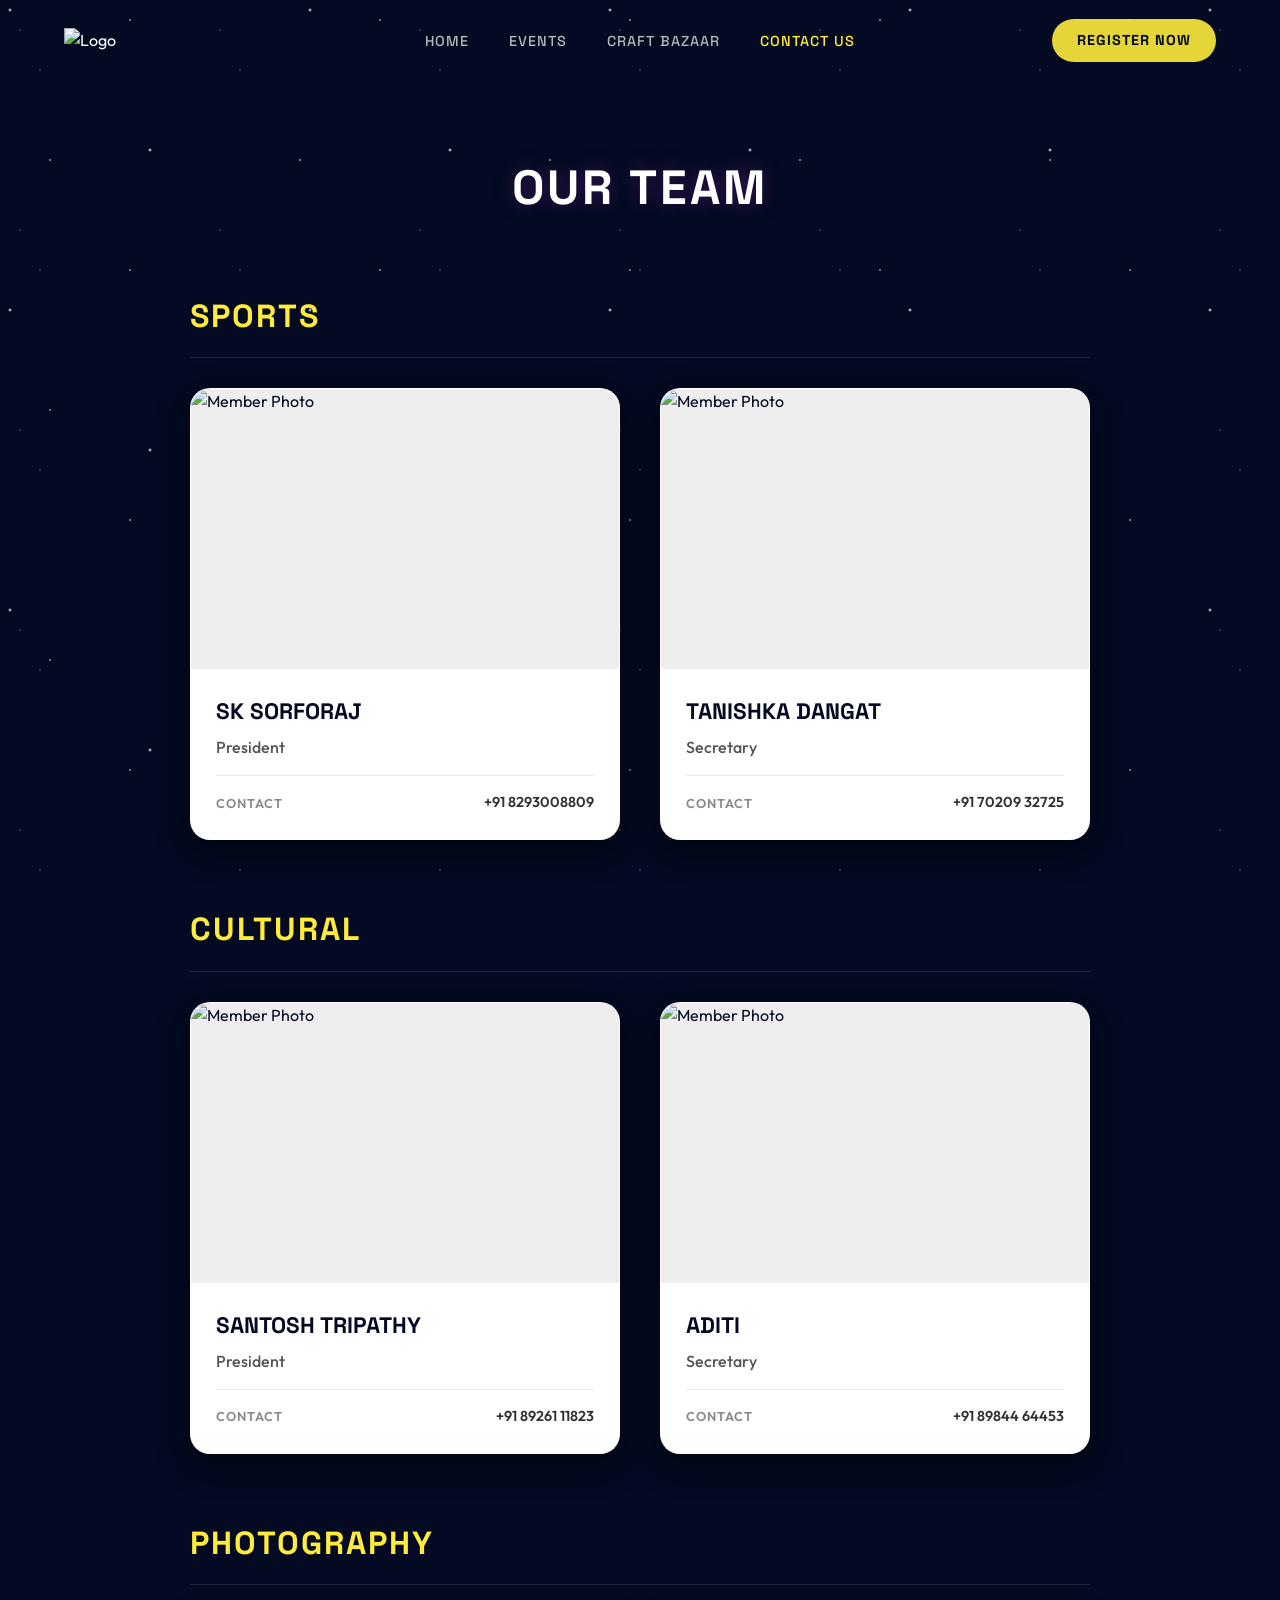
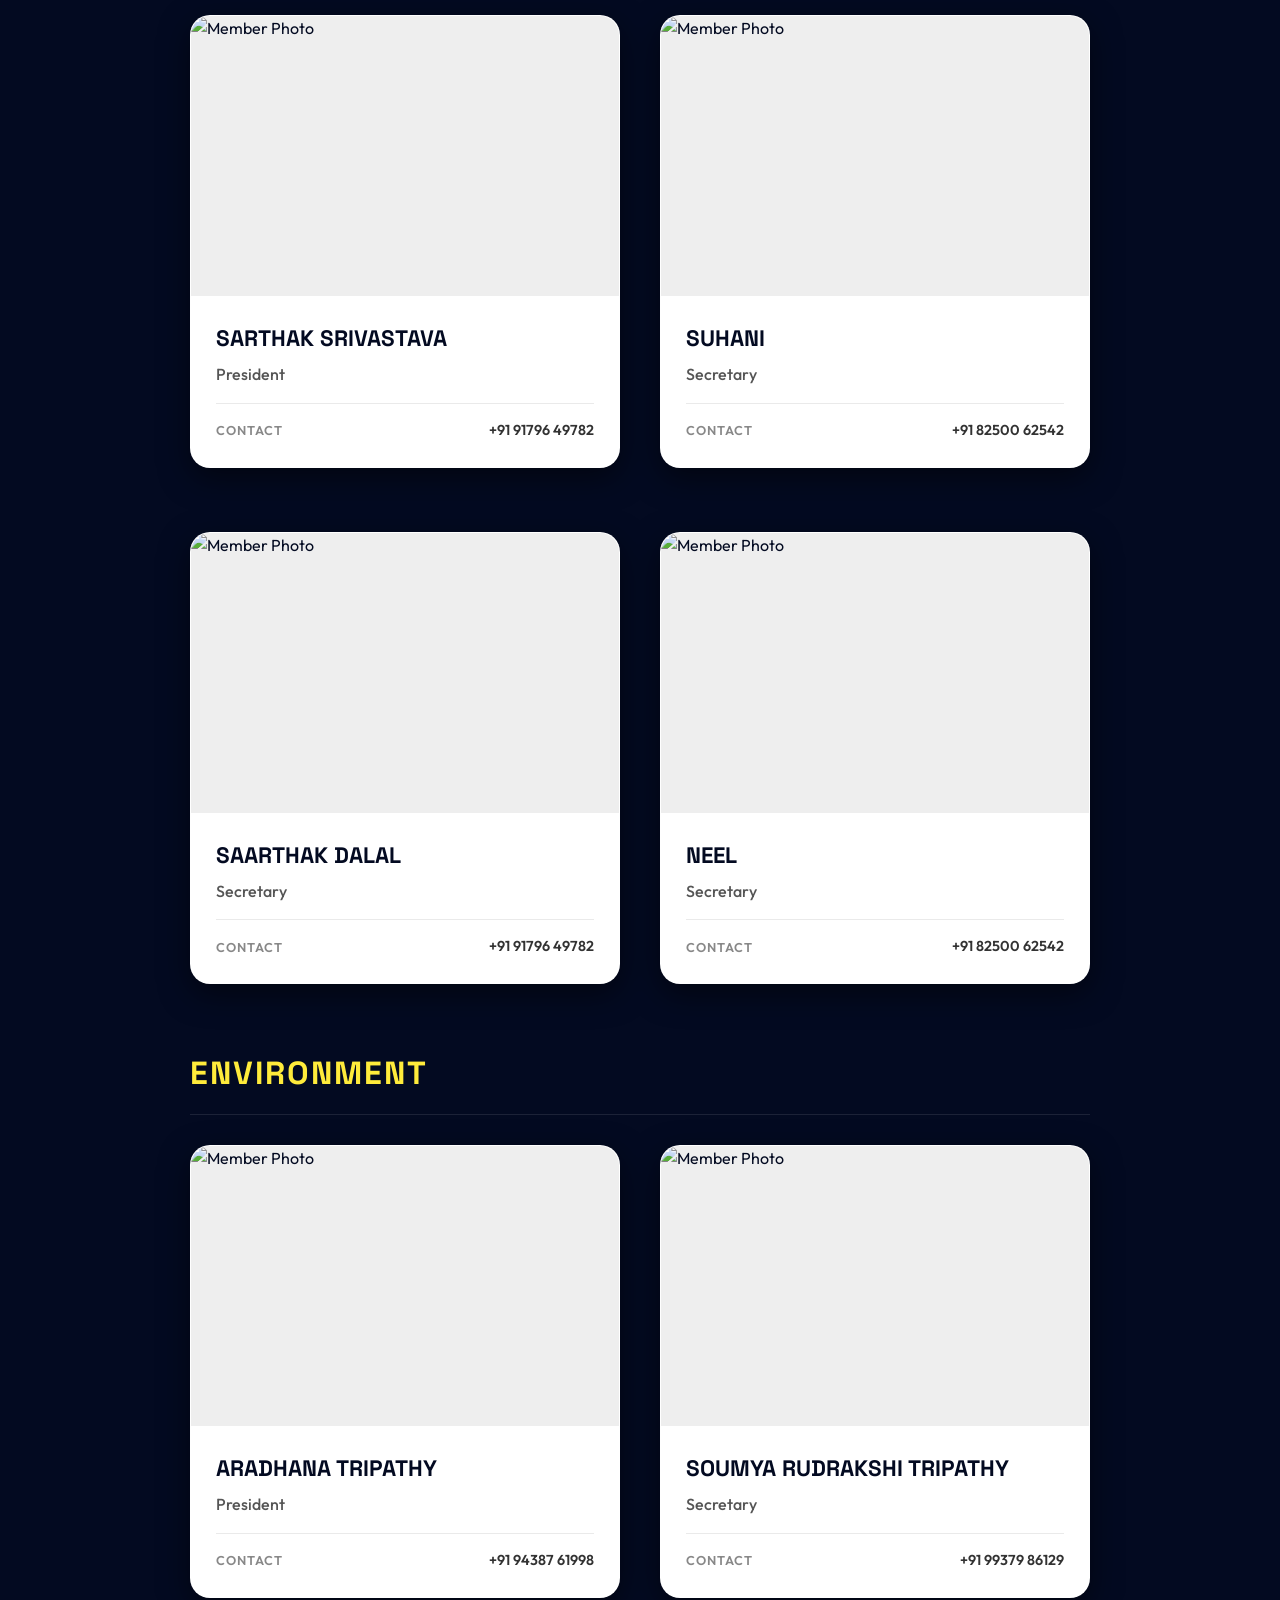
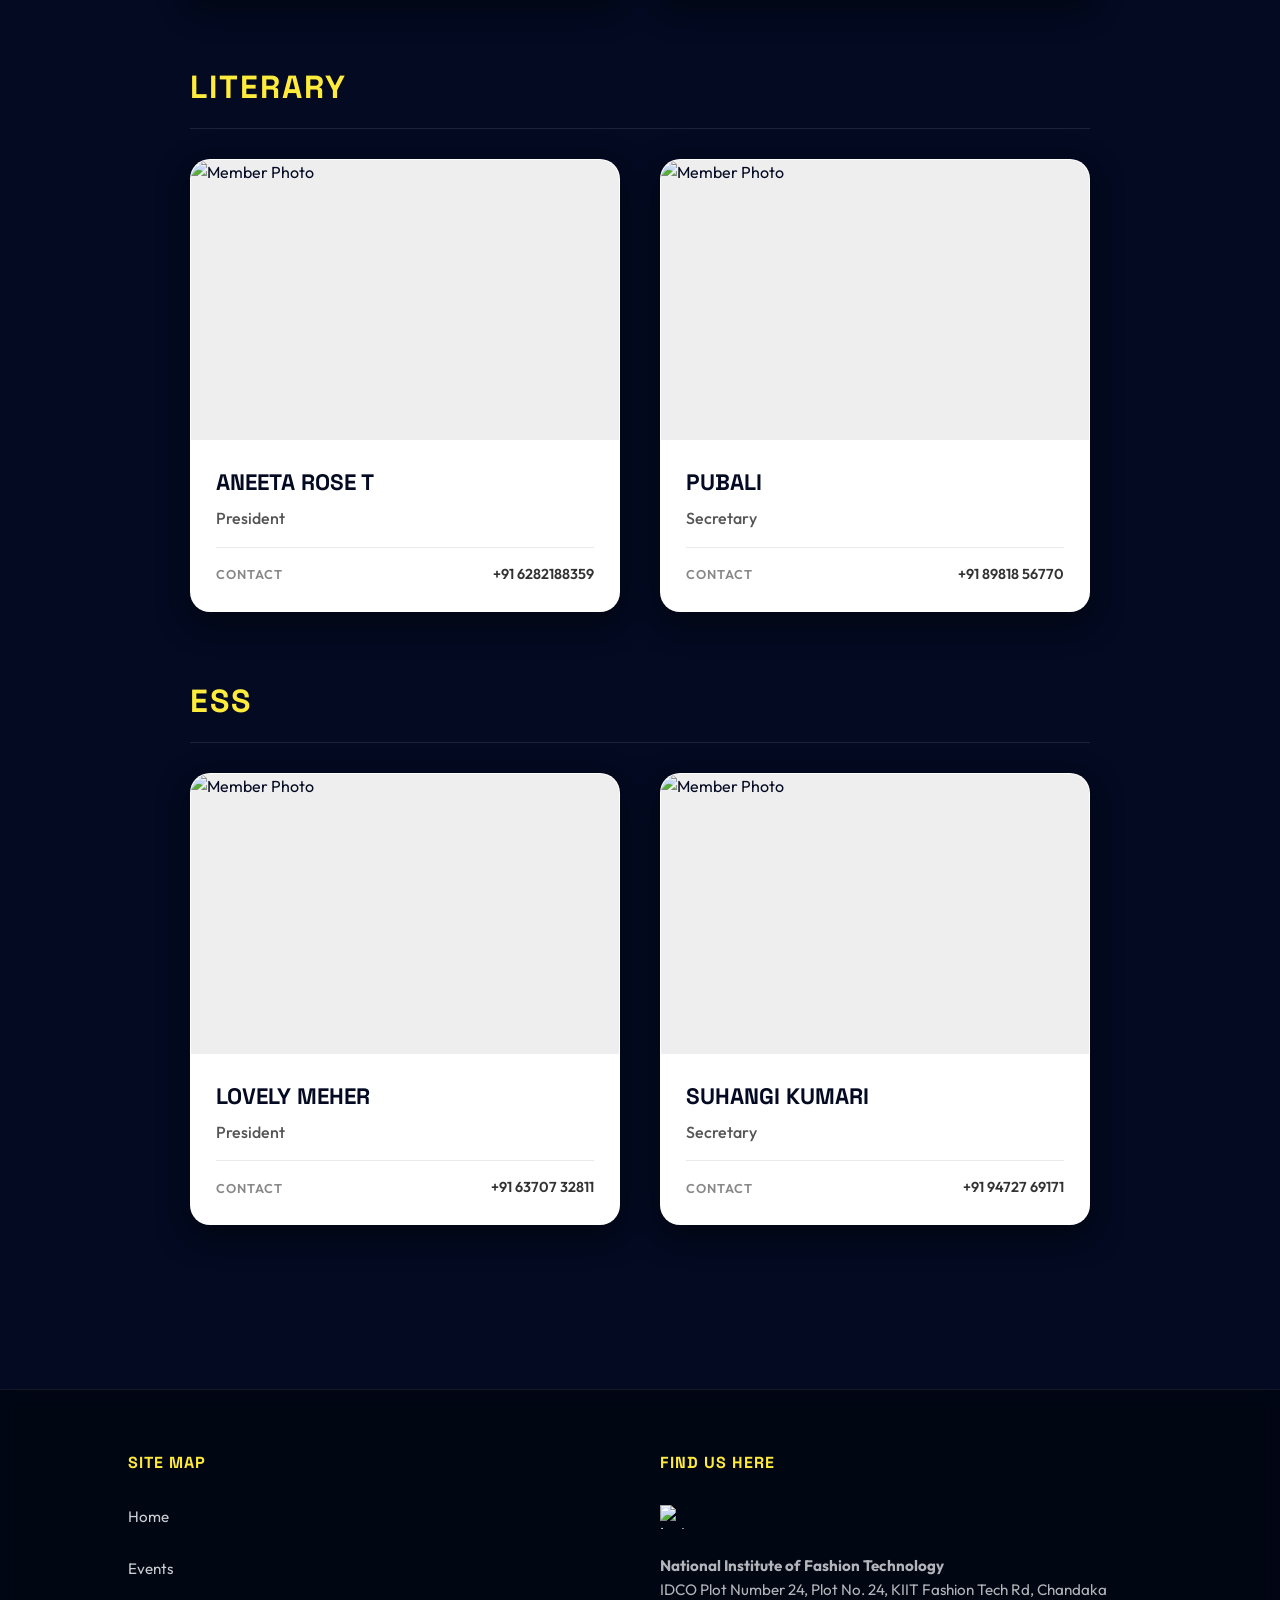
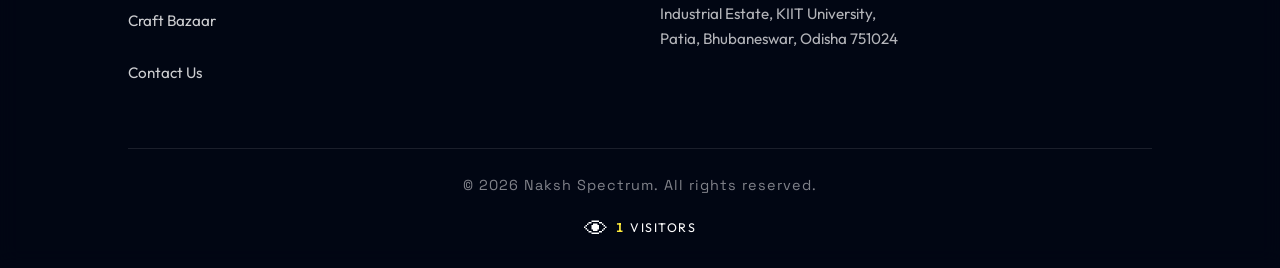
==== commit ae8be574: "add site counter. modify footer grid to 3 columns" ====
--- a/contact.html
+++ b/contact.html
@@ -269,8 +269,9 @@
                 </div>
             </div>
         </div>
-        <div class="footer-bottom">
-            &copy; 2026 Naksh Spectrum. All rights reserved.
+        <div class="footer-bottom">
+            &copy; 2026 Naksh Spectrum. All rights reserved.
+            <div class="visitor-counter" id="visitor-counter"></div>
         </div>
     </footer>
     <script src="js/script.js"></script>
--- a/css/style.css
+++ b/css/style.css
@@ -1,6 +1,6 @@
-/* Consolidated styles for all pages */
-
-/* ===== Source: css/home.css ===== */
+/* Consolidated styles for all pages */
+
+/* ===== Source: css/home.css ===== */
 /* --- General & Background Styles --- */
 :root {
     --primary-bg: #030a21; /* Deep galaxy blue */
@@ -564,8 +564,8 @@
 }
 .footer-content {
     display: grid;
-    grid-template-columns: 1fr 1fr;
-    gap: 40px;
+    grid-template-columns: 1fr 1fr 1fr;
+    gap: 30px;
     width: 100%;
 }
 .footer-col h3, .footer-col h4 { margin-bottom: 1.8rem; color: var(--accent-yellow); letter-spacing: 1px;}
@@ -729,8 +729,8 @@
 .shooting-star:nth-child(2) { top: -10%; left: 20%; animation: shoot 15s linear infinite; animation-delay: 3s; }
 .shooting-star:nth-child(3) { top: 30%; left: -20%; animation: shoot 22s linear infinite; animation-delay: 7s; }
 .shooting-star:nth-child(4) { top: -20%; left: 60%; animation: shoot 19s linear infinite; animation-delay: 11s; }
-.shooting-star:nth-child(5) { top: 50%; left: -10%; animation: shoot 25s linear infinite; animation-delay: 14s; }
-/* ===== Source: css/contact.css ===== */
+.shooting-star:nth-child(5) { top: 50%; left: -10%; animation: shoot 25s linear infinite; animation-delay: 14s; }
+/* ===== Source: css/contact.css ===== */
   /* --- General & Background Styles --- */
         :root {
             --primary-bg: #030a21; /* Deep galaxy blue */
@@ -950,8 +950,8 @@
             .footer-content { grid-template-columns: 1fr; text-align: center; }
             .header-contact { display: none; }
             nav ul { gap: 1rem; font-size: 0.8rem; }
-        }
-/* ===== Source: css/craft.css ===== */
+        }
+/* ===== Source: css/craft.css ===== */
   /* --- General & Background Styles --- */
         :root {
             --primary-bg: #030a21; /* Deep galaxy blue */
@@ -1171,8 +1171,8 @@
             .footer-content { grid-template-columns: 1fr; text-align: center; }
             .header-contact { display: none; }
             nav ul { gap: 1rem; font-size: 0.8rem; }
-        }
-/* ===== Source: css/cultural.css ===== */
+        }
+/* ===== Source: css/cultural.css ===== */
 /* --- General & Background Styles --- */
         :root {
             --primary-bg: #030a21;
@@ -1313,8 +1313,8 @@
             .header-contact { display: none; }
             .modal-meta { flex-direction: column; gap: 10px; text-align: left; }
             .meta-right { text-align: left; }
-        }
-/* ===== Source: css/environment.css ===== */
+        }
+/* ===== Source: css/environment.css ===== */
   /* --- General & Background Styles --- */
         :root {
             --primary-bg: #030a21;
@@ -1458,8 +1458,8 @@
             .header-contact { display: none; }
             .modal-meta { flex-direction: column; gap: 10px; text-align: left; }
             .meta-right { text-align: left; }
-        }
-/* ===== Source: css/ess.css ===== */
+        }
+/* ===== Source: css/ess.css ===== */
   /* --- General & Background Styles --- */
         :root {
             --primary-bg: #030a21; /* Deep galaxy blue */
@@ -1679,8 +1679,8 @@
             .footer-content { grid-template-columns: 1fr; text-align: center; }
             .header-contact { display: none; }
             nav ul { gap: 1rem; font-size: 0.8rem; }
-        }
-/* ===== Source: css/literary.css ===== */
+        }
+/* ===== Source: css/literary.css ===== */
   /* --- General & Background Styles --- */
         :root {
             --primary-bg: #030a21; /* Deep galaxy blue */
@@ -1900,8 +1900,8 @@
             .footer-content { grid-template-columns: 1fr; text-align: center; }
             .header-contact { display: none; }
             nav ul { gap: 1rem; font-size: 0.8rem; }
-        }
-/* ===== Source: css/photography.css ===== */
+        }
+/* ===== Source: css/photography.css ===== */
   /* --- General & Background Styles --- */
         :root {
             --primary-bg: #030a21; /* Deep galaxy blue */
@@ -2121,8 +2121,8 @@
             .footer-content { grid-template-columns: 1fr; text-align: center; }
             .header-contact { display: none; }
             nav ul { gap: 1rem; font-size: 0.8rem; }
-        }
-/* ===== Source: css/shows.css ===== */
+        }
+/* ===== Source: css/shows.css ===== */
   /* --- General & Background Styles --- */
         :root {
             --primary-bg: #030a21; /* Deep galaxy blue */
@@ -2342,8 +2342,8 @@
             .footer-content { grid-template-columns: 1fr; text-align: center; }
             .header-contact { display: none; }
             nav ul { gap: 1rem; font-size: 0.8rem; }
-        }
-/* ===== Source: css/sports.css ===== */
+        }
+/* ===== Source: css/sports.css ===== */
   /* --- General & Background Styles --- */
         :root {
             --primary-bg: #030a21;
@@ -2483,8 +2483,8 @@
             .header-contact { display: none; }
             .modal-meta { flex-direction: column; gap: 10px; text-align: left; }
             .meta-right { text-align: left; }
-        }
-/* ===== Inline styles moved from: contact.html ===== */
+        }
+/* ===== Inline styles moved from: contact.html ===== */
         /* --- General & Background Styles --- */
         :root {
             --primary-bg: #030a21; /* Deep galaxy blue */
@@ -2826,9 +2826,9 @@
             nav ul { gap: 1rem; font-size: 0.8rem; }
             .header-contact { display: none; } 
         }
-
-
-/* ===== Inline styles moved from: events.html ===== */
+
+
+/* ===== Inline styles moved from: events.html ===== */
         /* --- General & Background Styles --- */
         :root {
             --primary-bg: #030a21; /* Deep galaxy blue */
@@ -3173,9 +3173,9 @@
             #footer-sitemap { display: flex; flex-direction: column; align-items: center; }
             .social-icons { justify-content: center; }
         }
-
-
-/* ===== Inline styles moved from: shows.html ===== */
+
+
+/* ===== Inline styles moved from: shows.html ===== */
         /* --- General & Background Styles --- */
         :root {
             --primary-bg: #030a21;
@@ -3427,9 +3427,9 @@
             .footer-content { grid-template-columns: 1fr; text-align: center; }
             .header-contact { display: none; }
         }
-
-
-/* ===== Inline styles moved from: photography.html ===== */
+
+
+/* ===== Inline styles moved from: photography.html ===== */
         /* --- General & Background Styles --- */
         :root {
             --primary-bg: #030a21;
@@ -3546,9 +3546,9 @@
             .modal-meta { flex-direction: column; gap: 10px; text-align: left; }
             .meta-right { text-align: left; }
         }
-
-
-/* ===== Inline styles moved from: literary.html ===== */
+
+
+/* ===== Inline styles moved from: literary.html ===== */
         /* --- General & Background Styles --- */
         :root {
             --primary-bg: #030a21;
@@ -3669,9 +3669,9 @@
             .modal-meta { flex-direction: column; gap: 10px; text-align: left; }
             .meta-right { text-align: left; }
         }
-
-
-/* ===== Inline styles moved from: ess.html ===== */
+
+
+/* ===== Inline styles moved from: ess.html ===== */
         /* --- General & Background Styles --- */
         :root {
             --primary-bg: #030a21;
@@ -3788,9 +3788,38 @@
             .modal-meta { flex-direction: column; gap: 10px; text-align: left; }
             .meta-right { text-align: left; }
         }
-
-
-/* ===== Inline style replacements ===== */
-.about-grid-rtl { direction: rtl; }
-.about-dir-ltr { direction: ltr; }
-.about-heading-left { text-align: left; }
+
+
+/* ===== Inline style replacements ===== */
+.about-grid-rtl { direction: rtl; }
+.about-dir-ltr { direction: ltr; }
+.about-heading-left { text-align: left; }
+
+/* ===== Visitor Counter ===== */
+.visitor-counter {
+    margin-top: 12px;
+    font-size: 0.78rem;
+    letter-spacing: 1.5px;
+    font-family: 'Space Grotesk', sans-serif;
+    /* color: rgba(255, 255, 255, 0.35); */
+    color: white;
+    display: flex;
+    align-items: center;
+    justify-content: center;
+    gap: 6px;
+}
+
+.visitor-counter .vc-icon {
+    font-size: 1.5rem;
+    
+}
+
+.visitor-counter .vc-count {
+    color: var(--accent-yellow);
+    font-weight: 600;
+    font-variant-numeric: tabular-nums;
+}
+
+.visitor-counter .vc-label {
+    text-transform: uppercase;
+}
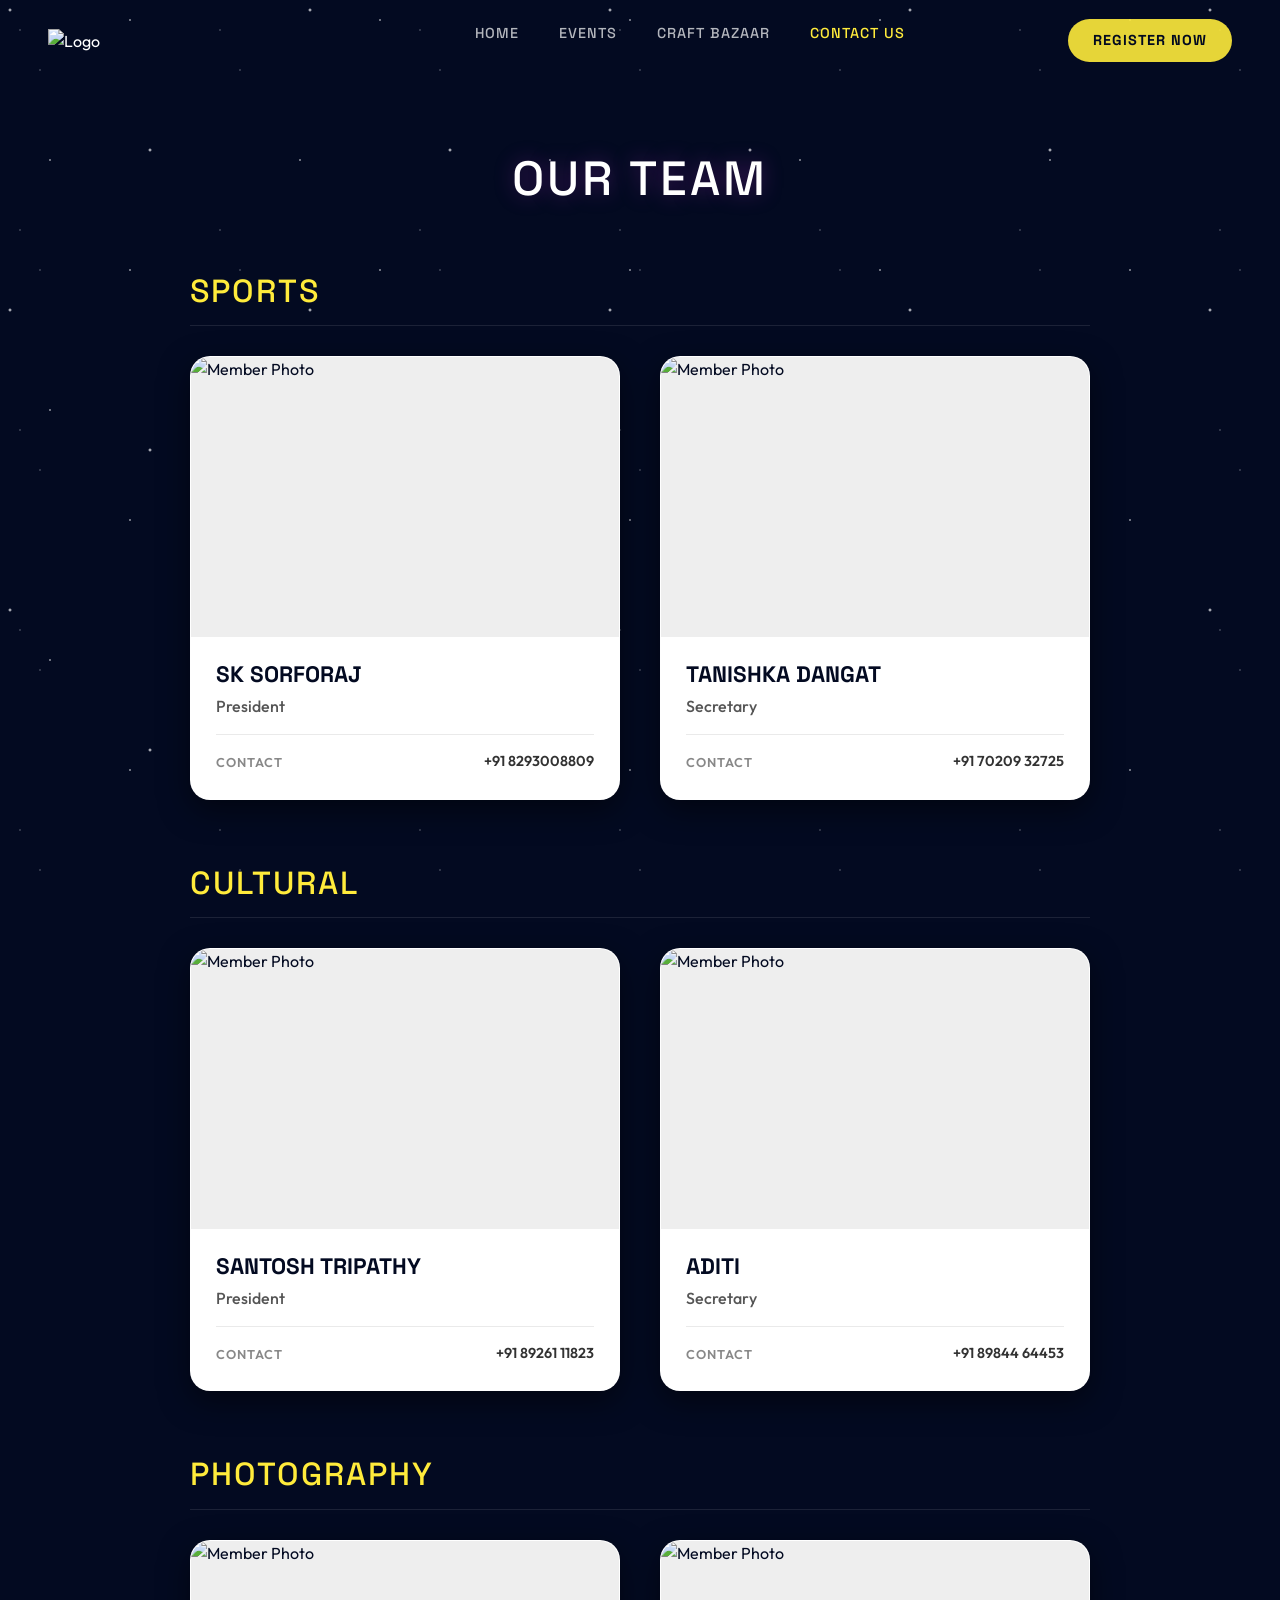
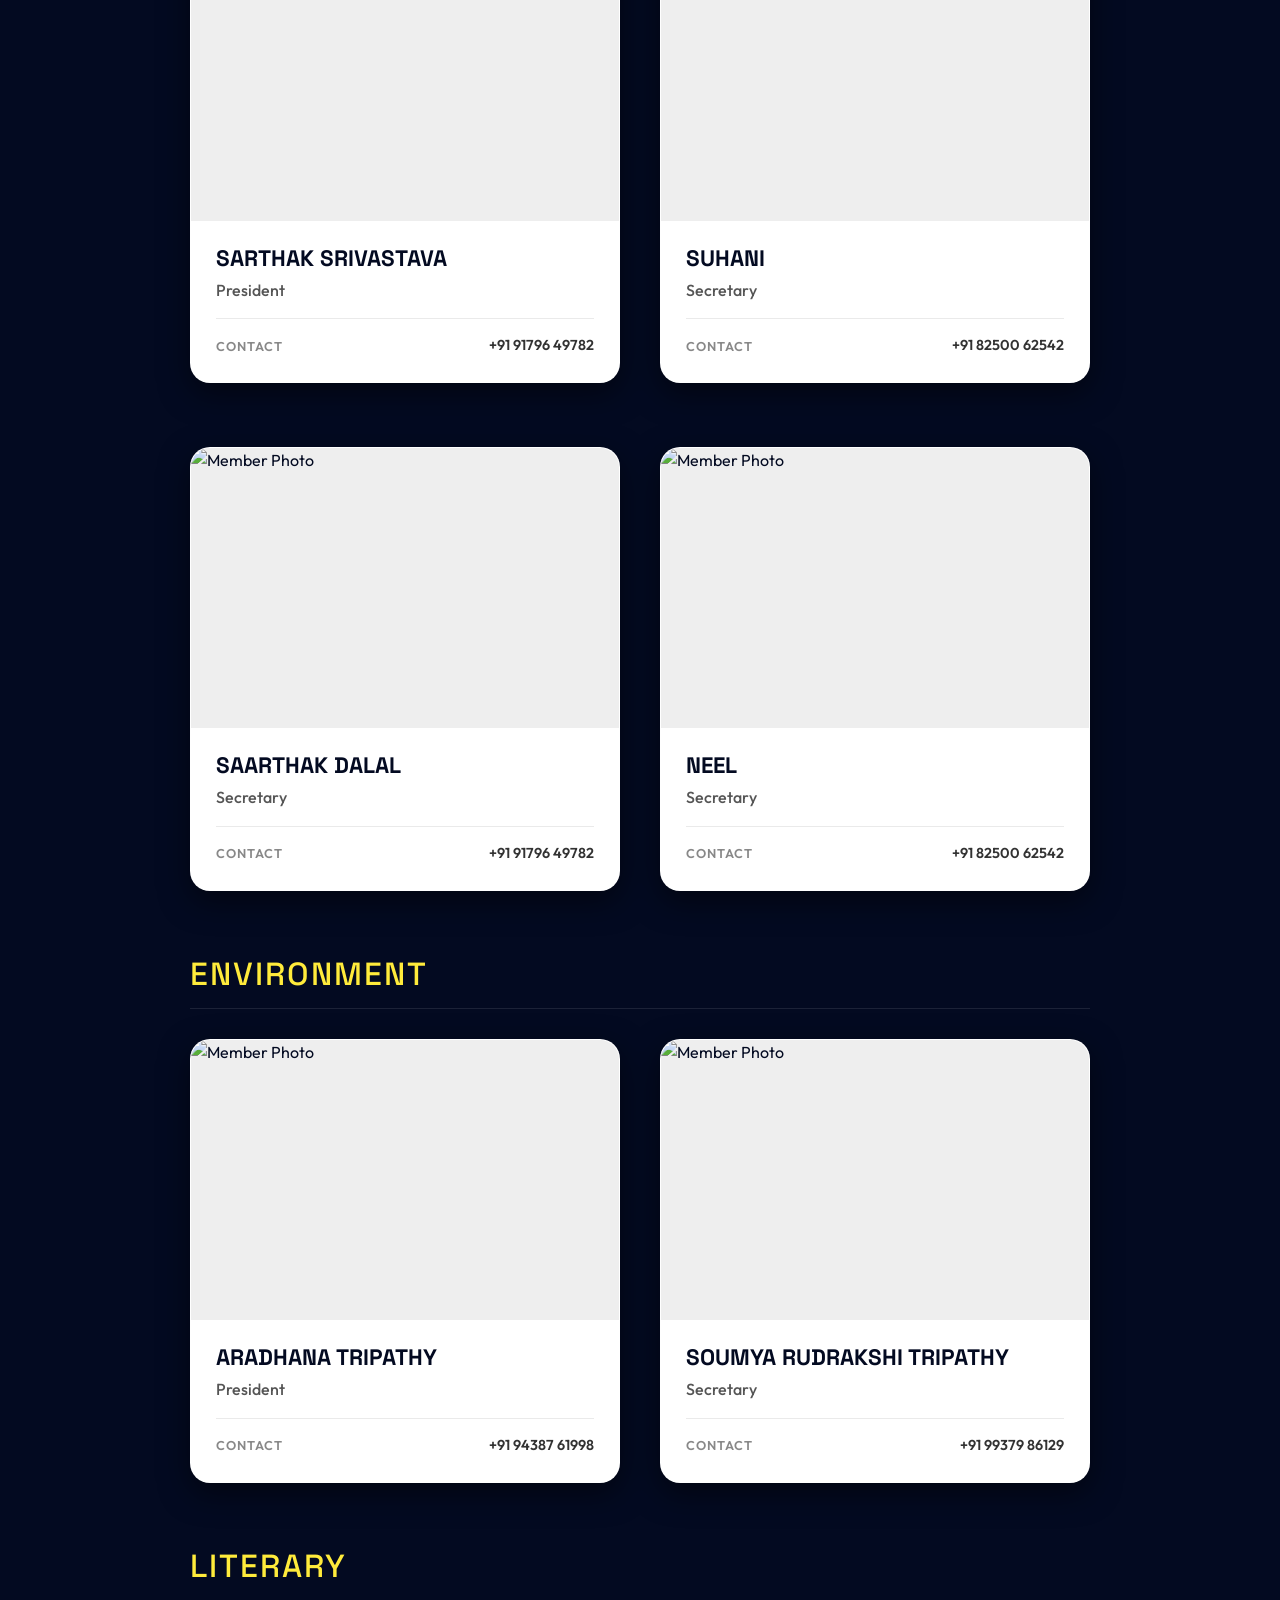
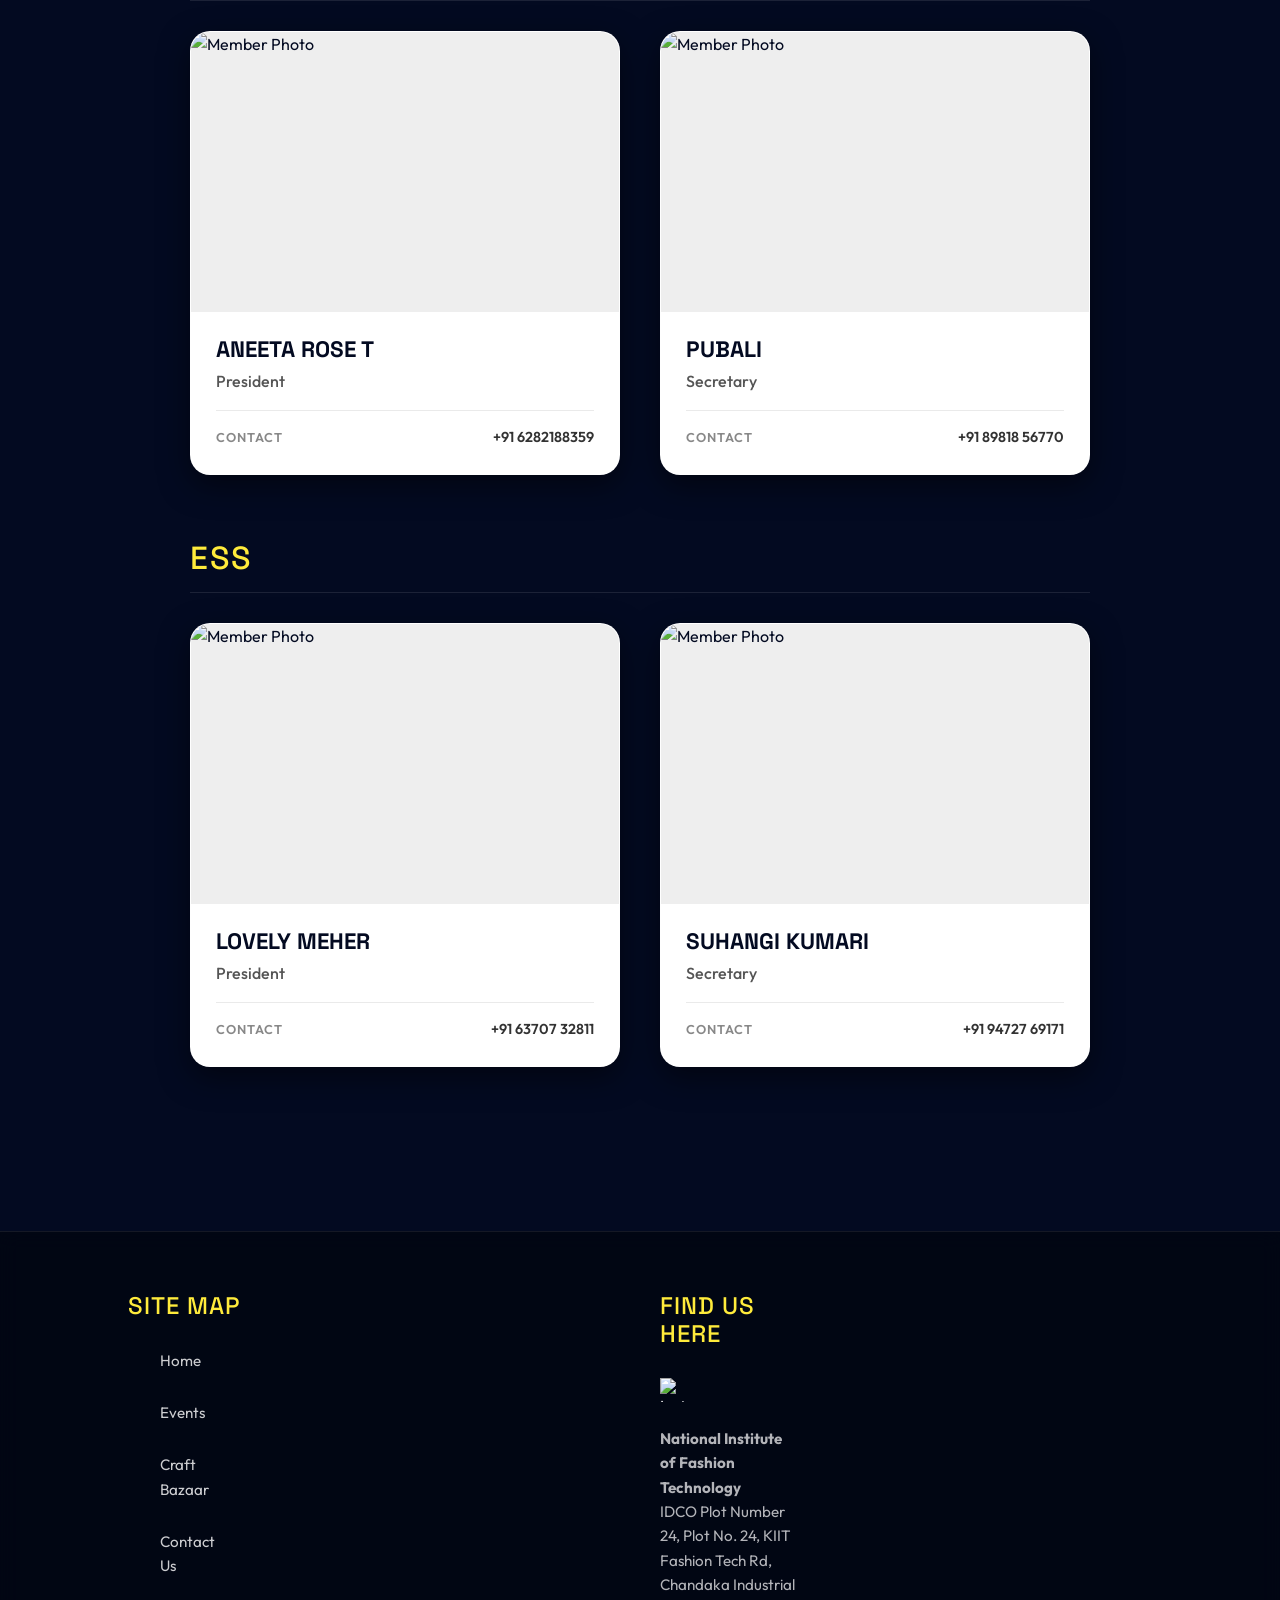
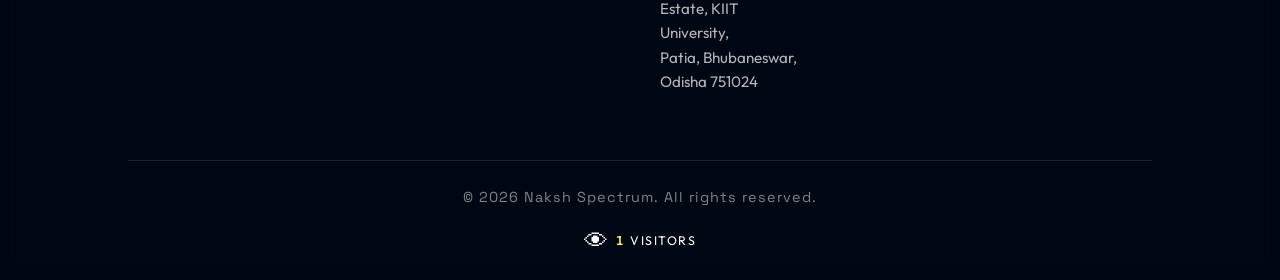
==== commit 7124dfba: "add bootstrap library for responsive behavior. add bootstrap navbar" ====
--- a/contact.html
+++ b/contact.html
@@ -11,9 +11,10 @@
     
     <script src="https://cdnjs.cloudflare.com/ajax/libs/gsap/3.12.2/gsap.min.js"></script>
     <script src="https://cdnjs.cloudflare.com/ajax/libs/gsap/3.12.2/ScrollTrigger.min.js"></script>
+    <link href="https://cdn.jsdelivr.net/npm/bootstrap@5.3.3/dist/css/bootstrap.min.css" rel="stylesheet" crossorigin="anonymous">
     <link rel="stylesheet" href="css/style.css">
 </head>
-<body class="galaxy-body">
+<body class="galaxy-body d-flex flex-column min-vh-100">
 
     <div class="stars-bg">
         <div class="star-layer star-layer-1"></div>
@@ -22,28 +23,33 @@
     </div>
     <canvas id="water-ripples"></canvas>
 
-    <header id="main-header">
+    <header id="main-header" class="container-fluid px-3 px-lg-5">
         <div class="logo-container">
             <a href="index.html">
                 <img src="images/Nift_logo_orginal1.png" alt="Logo" class="nav-logo-img">
             </a>
         </div>
         
-        <nav>
+        <button class="navbar-toggler custom-nav-toggler d-lg-none" type="button" data-bs-toggle="collapse" data-bs-target="#primaryNav" aria-controls="primaryNav" aria-expanded="false" aria-label="Toggle navigation">
+            <span class="navbar-toggler-icon"></span>
+        </button>
+
+        <div class="collapse navbar-collapse" id="primaryNav">
+            <nav>
             <ul>
                 <li><a href="index.html">Home</a></li>
                 <li><a href="events.html">Events</a></li>
                 <li><a href="craft bazaar.html">Craft Bazaar</a></li>
                 <li><a href="contact.html" class="active-link">Contact Us</a></li>
             </ul>
-        </nav>
-        
-        <div class="header-contact">
+        </nav>
+            <div class="header-contact">
             <a href="https://forms.gle/5urBq3kumRg4wjuAA" target="_blank" class="register-btn nav-register-btn">REGISTER NOW</a>
-        </div>
+        </div>
+        </div>
     </header>
 
-    <main id="team-section">
+    <main id="team-section" class="flex-grow-1">
         <h1 class="section-header">Our Team</h1>
 
         <div class="team-dept">
@@ -245,8 +251,8 @@
     </main>
 
     <footer>
-        <div class="footer-content">
-            <div class="footer-col">
+        <div class="footer-content row g-4">
+            <div class="footer-col col-12 col-md-6 col-lg-4">
                 <h4>SITE MAP</h4>
                 <ul class="site-map" id="footer-sitemap">
                     <li><a href="index.html">Home</a></li></br>
@@ -255,7 +261,7 @@
                     <li><a href="contact.html">Contact Us</a></li>
                 </ul>
             </div>
-            <div class="footer-col">
+            <div class="footer-col col-12 col-md-6 col-lg-4">
                 <h4>FIND US HERE</h4>
                 <div class="social-icons">
                     <a href="https://www.instagram.com/spectrum.niftbbsr26/" target="_blank" rel="noopener noreferrer">
@@ -274,6 +280,7 @@
             <div class="visitor-counter" id="visitor-counter"></div>
         </div>
     </footer>
+    <script src="https://cdn.jsdelivr.net/npm/bootstrap@5.3.3/dist/js/bootstrap.bundle.min.js" crossorigin="anonymous"></script>
     <script src="js/script.js"></script>
 </body>
 </html>
--- a/css/style.css
+++ b/css/style.css
@@ -3823,3 +3823,103 @@
 .visitor-counter .vc-label {
     text-transform: uppercase;
 }
+
+/* ===== Bootstrap Header Collapse Overrides ===== */
+#main-header .navbar-collapse {
+    flex: 2;
+    align-items: center;
+    justify-content: space-between;
+    gap: 1.2rem;
+}
+
+#main-header .custom-nav-toggler {
+    border: 1px solid var(--glass-border);
+    background: rgba(255, 255, 255, 0.06);
+    box-shadow: none;
+}
+
+#main-header .custom-nav-toggler:focus {
+    box-shadow: 0 0 0 0.18rem rgba(255, 235, 59, 0.25);
+}
+
+#main-header .custom-nav-toggler .navbar-toggler-icon {
+    background-image: url("data:image/svg+xml,%3csvg xmlns='http://www.w3.org/2000/svg' viewBox='0 0 30 30'%3e%3cpath stroke='rgba%28255,255,255,0.92%29' stroke-linecap='round' stroke-miterlimit='10' stroke-width='2.1' d='M4 7h22M4 15h22M4 23h22'/%3e%3c/svg%3e");
+}
+
+@media (min-width: 992px) {
+    /* Keep nav always visible on desktop even with Bootstrap collapse classes */
+    #main-header .navbar-collapse {
+        display: flex !important;
+    }
+}
+
+@media (max-width: 991.98px) {
+    #main-header {
+        row-gap: 10px;
+        position: fixed;
+    }
+
+    #main-header .navbar-collapse {
+        position: absolute;
+        top: calc(100% + 6px);
+        left: 0;
+        right: 0;
+        z-index: 1200;
+        width: 100%;
+        margin-top: 0;
+        padding: 0 14px;
+        border-radius: 14px;
+        border: 1px solid var(--glass-border);
+        background: var(--nav-bg);
+        backdrop-filter: var(--frosted-glass);
+        -webkit-backdrop-filter: var(--frosted-glass);
+        display: block !important;
+        max-height: 0;
+        overflow: hidden;
+        opacity: 0;
+        transform: translateY(-8px);
+        pointer-events: none;
+        transition: max-height 0.24s ease, opacity 0.2s ease, transform 0.2s ease, padding 0.2s ease;
+    }
+
+    #main-header .navbar-collapse.show,
+    #main-header .custom-nav-toggler[aria-expanded="true"] + .navbar-collapse.collapsing {
+        max-height: 430px;
+        padding-top: 14px;
+        padding-bottom: 14px;
+        opacity: 1;
+        transform: translateY(0);
+        pointer-events: auto;
+    }
+
+    /* Make close feel immediate: don't keep open-state styles during collapsing-out */
+    #main-header .custom-nav-toggler[aria-expanded="false"] + .navbar-collapse.collapsing {
+        max-height: 0;
+        padding-top: 0;
+        padding-bottom: 0;
+        opacity: 0;
+        transform: translateY(-8px);
+        pointer-events: none;
+    }
+
+    #main-header nav,
+    #main-header nav ul {
+        width: 100%;
+    }
+
+    #main-header nav ul {
+        flex-direction: column;
+        align-items: flex-start;
+        gap: 0.85rem;
+    }
+
+    #main-header .header-contact {
+        width: 100%;
+        justify-content: flex-start;
+        margin-top: 6px;
+    }
+
+    #main-header .nav-register-btn {
+        padding: 9px 18px !important;
+    }
+}
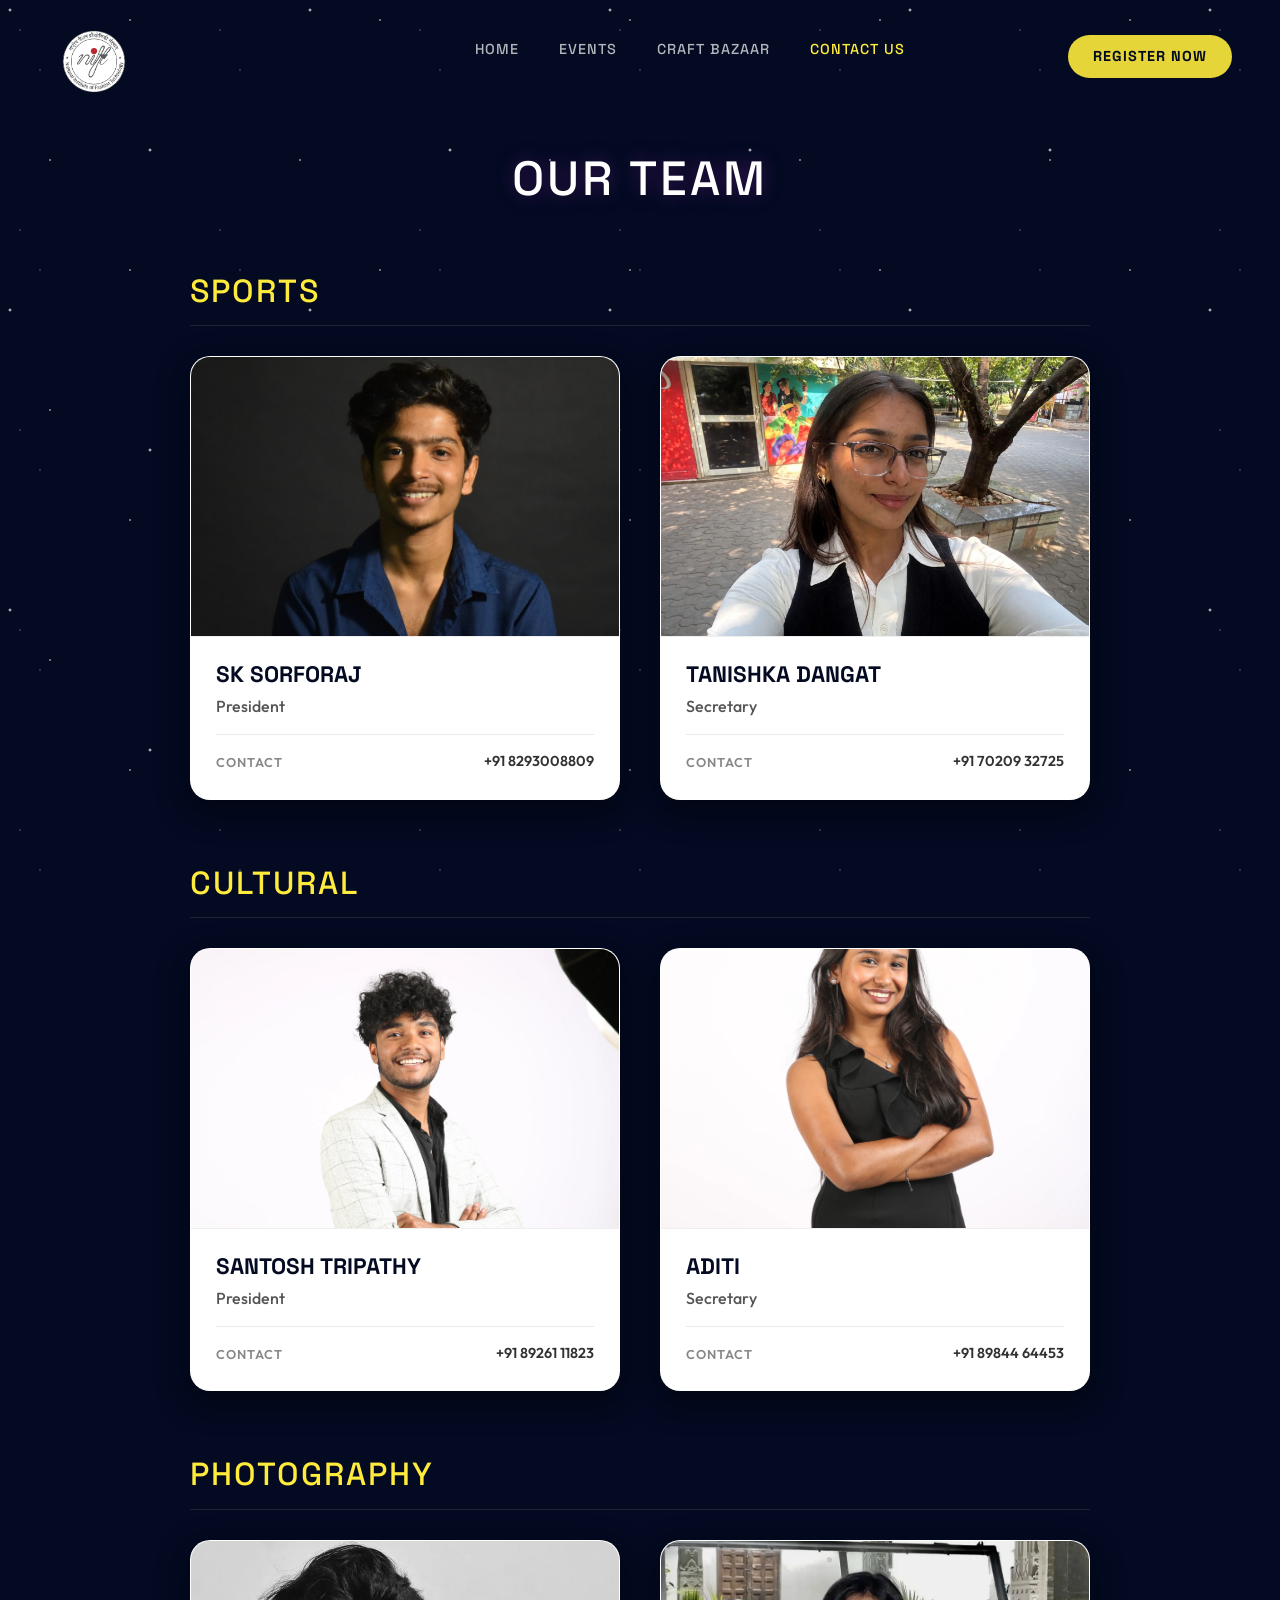
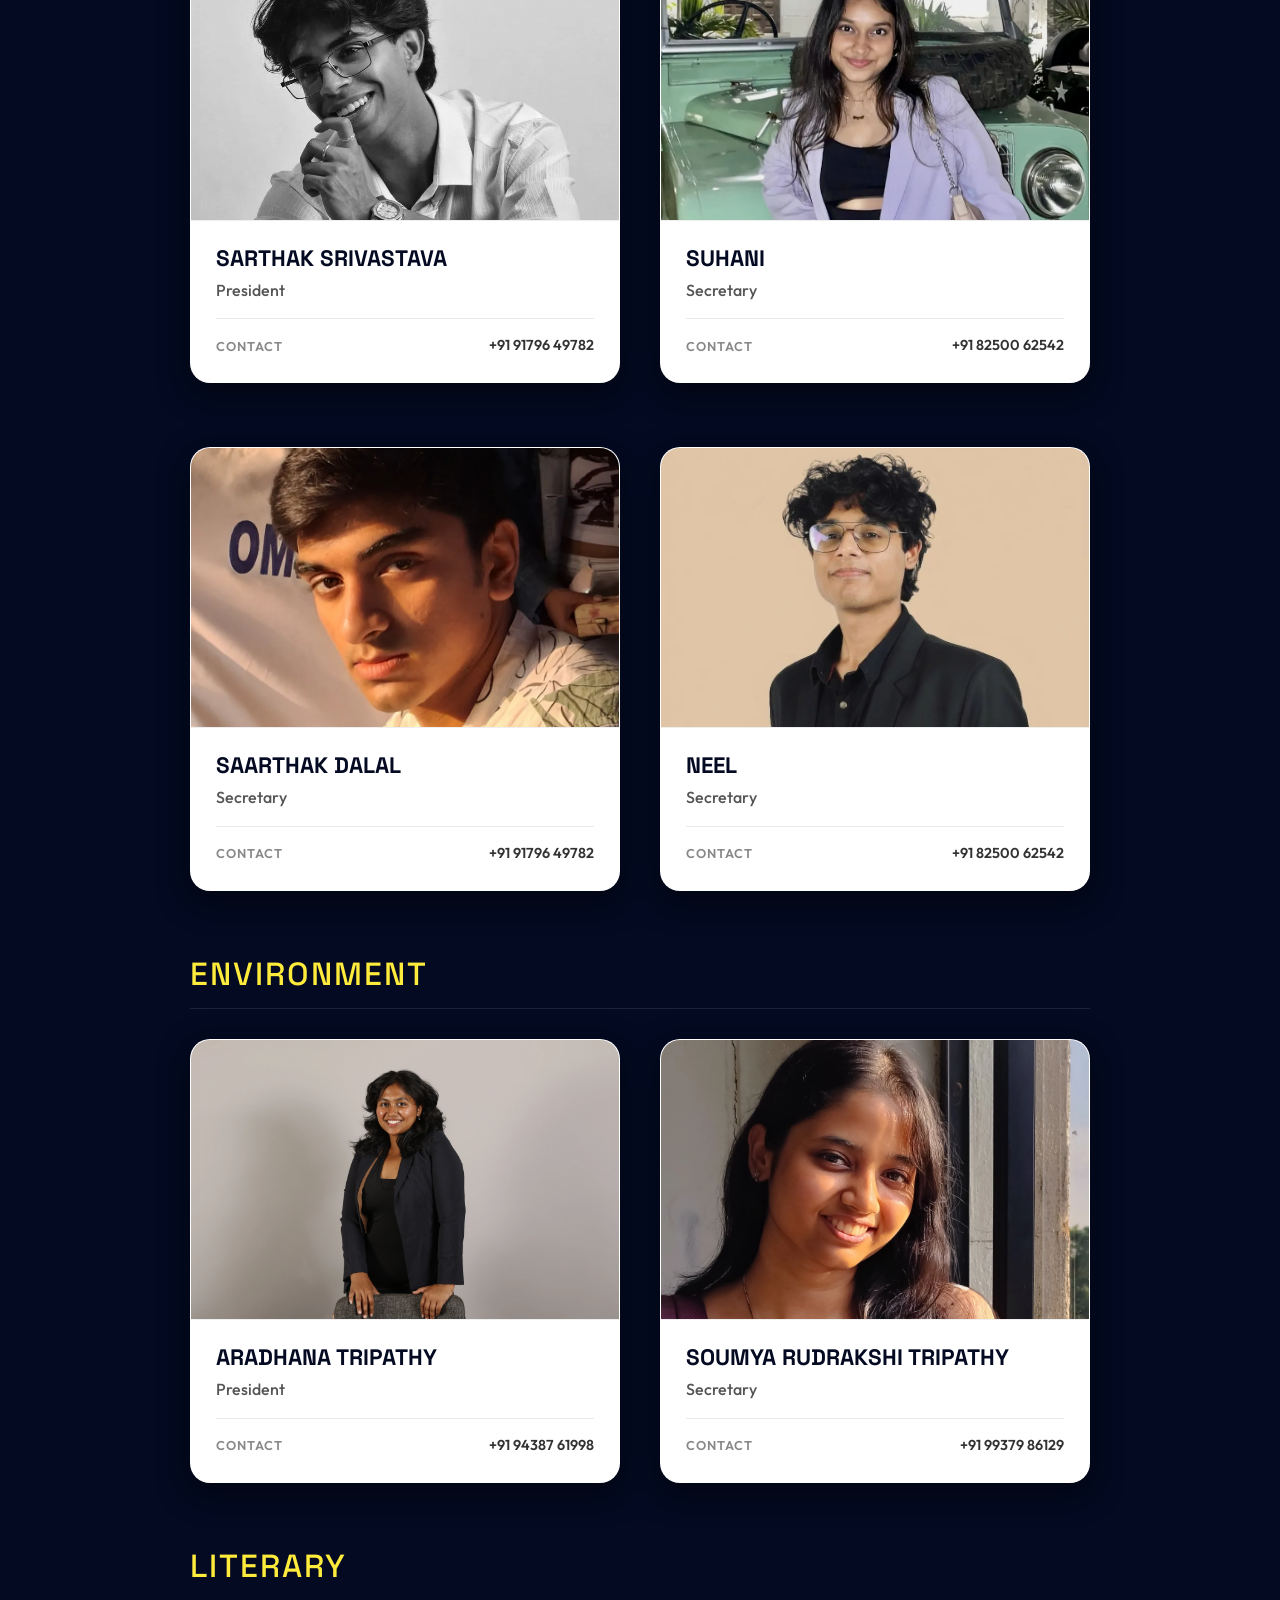
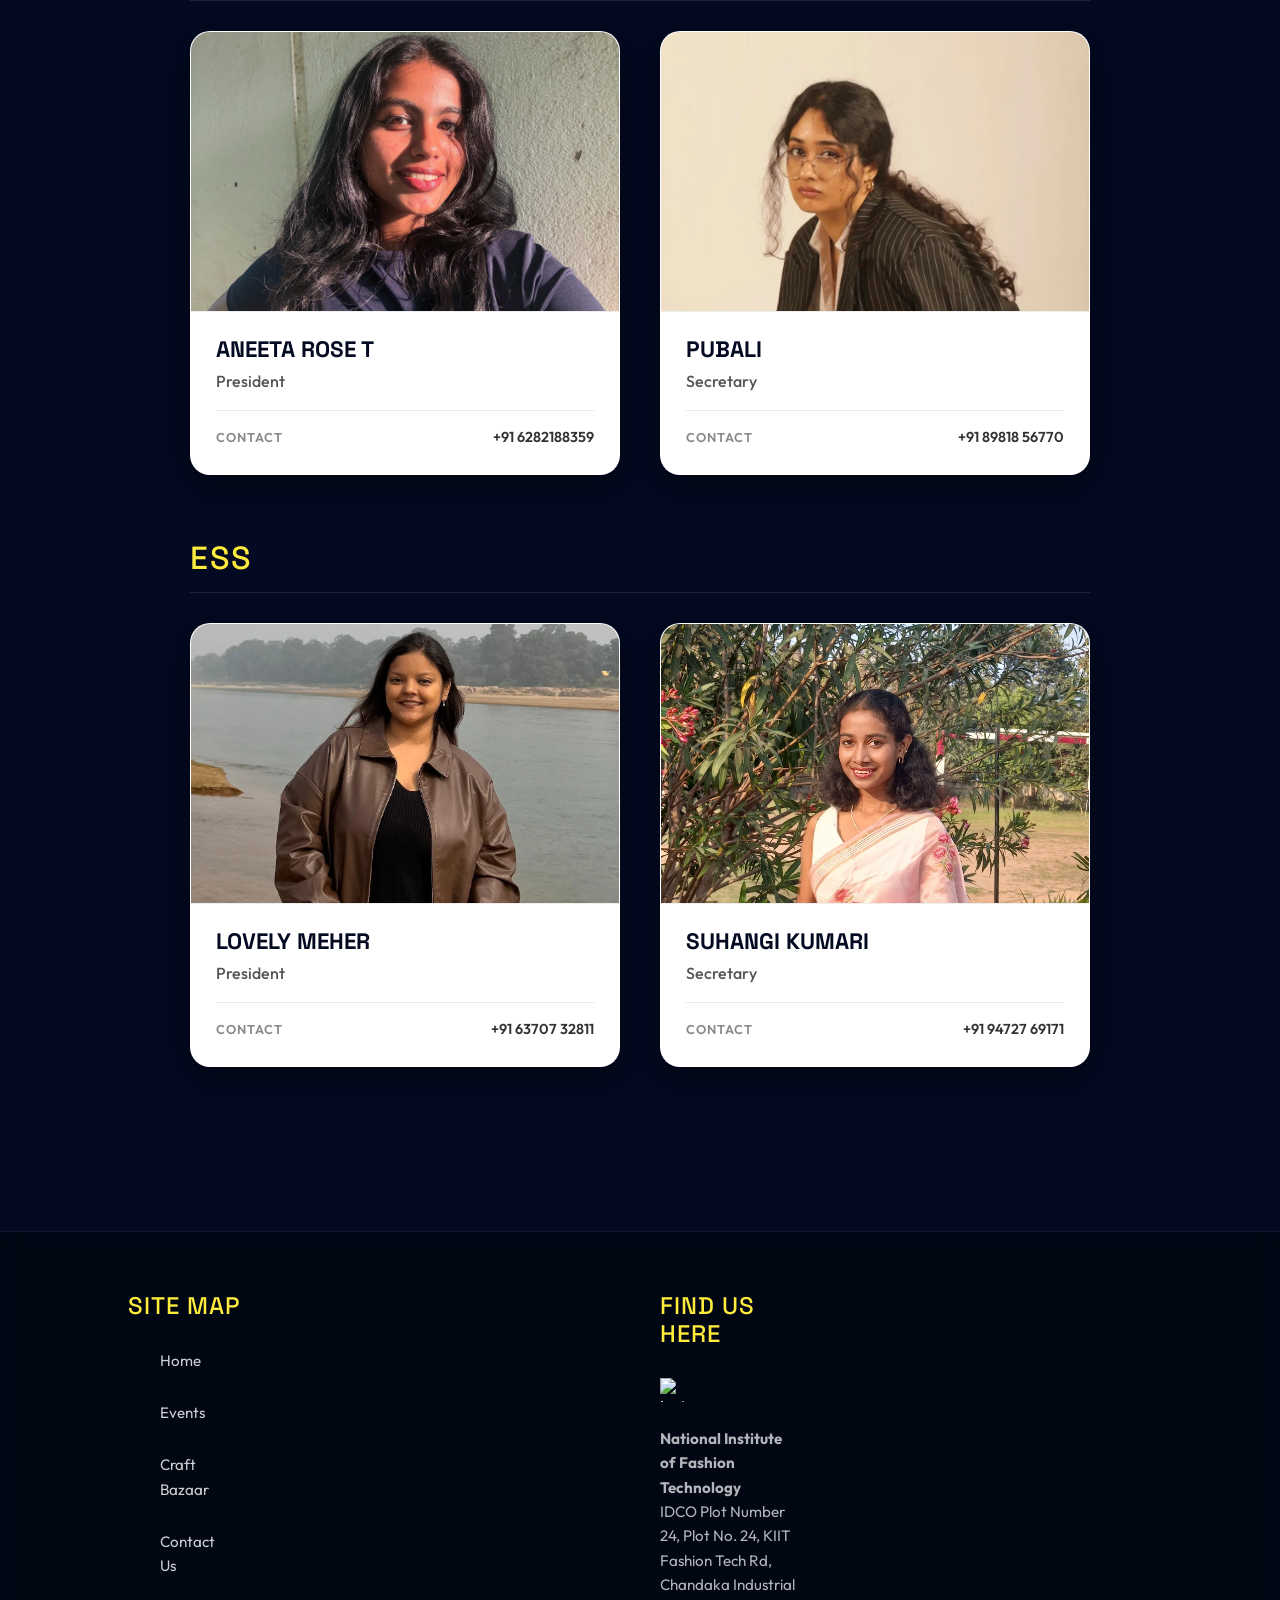
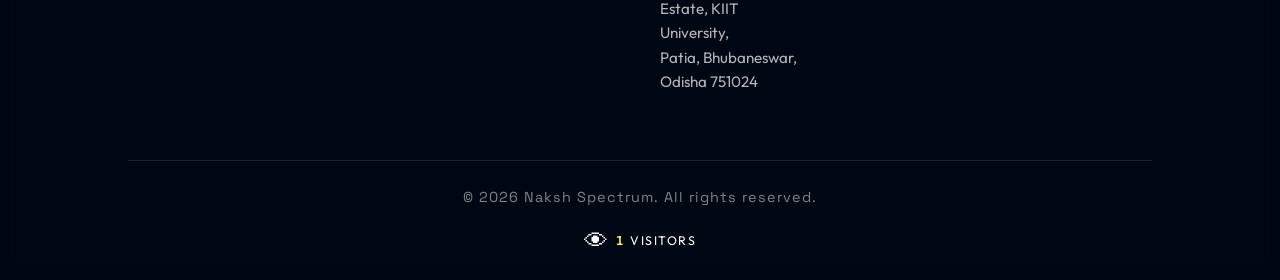
==== commit 32ba6190: "modify navbar for mobile screens. modify main logo." ====
--- a/contact.html
+++ b/contact.html
@@ -11,7 +11,7 @@
     
     <script src="https://cdnjs.cloudflare.com/ajax/libs/gsap/3.12.2/gsap.min.js"></script>
     <script src="https://cdnjs.cloudflare.com/ajax/libs/gsap/3.12.2/ScrollTrigger.min.js"></script>
-    <link href="https://cdn.jsdelivr.net/npm/bootstrap@5.3.3/dist/css/bootstrap.min.css" rel="stylesheet" crossorigin="anonymous">
+    <link href="https://cdn.jsdelivr.net/npm/bootstrap@5.3.3/dist/css/bootstrap.min.css" rel="stylesheet" crossorigin="anonymous">
     <link rel="stylesheet" href="css/style.css">
 </head>
 <body class="galaxy-body d-flex flex-column min-vh-100">
@@ -26,15 +26,15 @@
     <header id="main-header" class="container-fluid px-3 px-lg-5">
         <div class="logo-container">
             <a href="index.html">
-                <img src="images/Nift_logo_orginal1.png" alt="Logo" class="nav-logo-img">
+                <img src="images/Nift_logo_orginal1.webp" alt="Logo" class="nav-logo-img">
             </a>
         </div>
         
-        <button class="navbar-toggler custom-nav-toggler d-lg-none" type="button" data-bs-toggle="collapse" data-bs-target="#primaryNav" aria-controls="primaryNav" aria-expanded="false" aria-label="Toggle navigation">
-            <span class="navbar-toggler-icon"></span>
-        </button>
-
-        <div class="collapse navbar-collapse" id="primaryNav">
+        <button class="navbar-toggler custom-nav-toggler d-lg-none" type="button" data-bs-toggle="collapse" data-bs-target="#primaryNav" aria-controls="primaryNav" aria-expanded="false" aria-label="Toggle navigation">
+            <span class="navbar-toggler-icon"></span>
+        </button>
+
+        <div class="collapse navbar-collapse" id="primaryNav">
             <nav>
             <ul>
                 <li><a href="index.html">Home</a></li>
@@ -42,11 +42,11 @@
                 <li><a href="craft bazaar.html">Craft Bazaar</a></li>
                 <li><a href="contact.html" class="active-link">Contact Us</a></li>
             </ul>
-        </nav>
+        </nav>
             <div class="header-contact">
             <a href="https://forms.gle/5urBq3kumRg4wjuAA" target="_blank" class="register-btn nav-register-btn">REGISTER NOW</a>
-        </div>
-        </div>
+        </div>
+        </div>
     </header>
 
     <main id="team-section" class="flex-grow-1">
@@ -56,7 +56,7 @@
             <h2 class="team-dept-title">Sports</h2>
             <div class="team-grid">
                 <div class="team-card">
-                    <img src="images/raj.jpg" alt="Member Photo">
+                    <img src="images/raj.webp" alt="Member Photo">
                     <div class="card-info">
                         <h3>Sk Sorforaj</h3>
                         <p class="designation">President</p>
@@ -67,7 +67,7 @@
                     </div>
                 </div>
                 <div class="team-card">
-                    <img src="images/tanishka.jpeg" alt="Member Photo">
+                    <img src="images/tanishka.webp" alt="Member Photo">
                     <div class="card-info">
                         <h3>Tanishka Dangat</h3>
                         <p class="designation">Secretary</p>
@@ -84,7 +84,7 @@
             <h2 class="team-dept-title">Cultural</h2>
             <div class="team-grid">
                 <div class="team-card">
-                    <img src="images/santosh.JPG" alt="Member Photo">
+                    <img src="images/santosh.webp" alt="Member Photo">
                     <div class="card-info">
                         <h3>Santosh Tripathy</h3>
                         <p class="designation">President</p>
@@ -95,7 +95,7 @@
                     </div>
                 </div>
                 <div class="team-card">
-                    <img src="images/aditi.jpeg" alt="Member Photo">
+                    <img src="images/aditi.webp" alt="Member Photo">
                     <div class="card-info">
                         <h3>Aditi</h3>
                         <p class="designation">Secretary</p>
@@ -112,7 +112,7 @@
             <h2 class="team-dept-title">Photography</h2>
             <div class="team-grid">
                 <div class="team-card">
-                    <img src="images/sarthak.jpeg" alt="Member Photo">
+                    <img src="images/sarthak.webp" alt="Member Photo">
                     <div class="card-info">
                         <h3>Sarthak Srivastava</h3>
                         <p class="designation">President</p>
@@ -123,7 +123,7 @@
                     </div>
                 </div>
                 <div class="team-card">
-                    <img src="images/suhani.PNG" alt="Member Photo">
+                    <img src="images/suhani.webp" alt="Member Photo">
                     <div class="card-info">
                         <h3>Suhani</h3>
                         <p class="designation">Secretary</p>
@@ -139,7 +139,7 @@
     <div class="team-dept">
             <div class="team-grid">
                 <div class="team-card">
-                    <img src="images/" alt="Member Photo">
+                    <img src="images/dalal.webp" alt="Member Photo">
                     <div class="card-info">
                         <h3>Saarthak Dalal</h3>
                         <p class="designation">Secretary
@@ -151,7 +151,7 @@
                     </div>
                 </div>
                 <div class="team-card">
-                    <img src="images/neel.jpeg" alt="Member Photo">
+                    <img src="images/neel.webp" alt="Member Photo">
                     <div class="card-info">
                         <h3>Neel</h3>
                         <p class="designation">Secretary</p>
@@ -168,7 +168,7 @@
             <h2 class="team-dept-title">Environment</h2>
             <div class="team-grid">
                 <div class="team-card">
-                    <img src="images/aradhana.jpeg" alt="Member Photo">
+                    <img src="images/aradhana.webp" alt="Member Photo">
                     <div class="card-info">
                         <h3>Aradhana Tripathy</h3>
                         <p class="designation">President</p>
@@ -179,7 +179,7 @@
                     </div>
                 </div>
                 <div class="team-card">
-                    <img src="images/soumya.jpeg" alt="Member Photo">
+                    <img src="images/soumya.webp" alt="Member Photo">
                     <div class="card-info">
                         <h3>Soumya Rudrakshi Tripathy</h3>
                         <p class="designation">Secretary</p>
@@ -196,7 +196,7 @@
             <h2 class="team-dept-title">Literary</h2>
             <div class="team-grid">
                 <div class="team-card">
-                    <img src="images/aneeta.jpeg" alt="Member Photo">
+                    <img src="images/aneeta.webp" alt="Member Photo">
                     <div class="card-info">
                         <h3>Aneeta Rose T</h3>
                         <p class="designation">President</p>
@@ -207,7 +207,7 @@
                     </div>
                 </div>
                 <div class="team-card">
-                    <img src="" alt="Member Photo">
+                    <img src="images/pubali.webp" alt="Member Photo">
                     <div class="card-info">
                         <h3>Pubali</h3>
                         <p class="designation">Secretary</p>
@@ -224,7 +224,7 @@
             <h2 class="team-dept-title">ESS</h2>
             <div class="team-grid">
                 <div class="team-card">
-                    <img src="images/lovely.jpeg" alt="Member Photo">
+                    <img src="images/lovely.webp" alt="Member Photo">
                     <div class="card-info">
                         <h3>Lovely Meher</h3>
                         <p class="designation">President</p>
@@ -235,7 +235,7 @@
                     </div>
                 </div>
                 <div class="team-card">
-                    <img src="images/suhangi.jpeg" alt="Member Photo">
+                    <img src="images/suhangi.webp" alt="Member Photo">
                     <div class="card-info">
                         <h3>Suhangi Kumari</h3>
                         <p class="designation">Secretary</p>
@@ -265,7 +265,7 @@
                 <h4>FIND US HERE</h4>
                 <div class="social-icons">
                     <a href="https://www.instagram.com/spectrum.niftbbsr26/" target="_blank" rel="noopener noreferrer">
-                        <img src="https://img.icons8.com/ios-filled/50/ffffff/instagram-new.png" alt="Instagram">
+                        <img src="https://img.icons8.com/ios-filled/50/ffffff/instagram-new.webp" alt="Instagram">
                     </a>
                 </div>
                 <div class="address-box">
@@ -275,12 +275,12 @@
                 </div>
             </div>
         </div>
-        <div class="footer-bottom">
-            &copy; 2026 Naksh Spectrum. All rights reserved.
-            <div class="visitor-counter" id="visitor-counter"></div>
+        <div class="footer-bottom">
+            &copy; 2026 Naksh Spectrum. All rights reserved.
+            <div class="visitor-counter" id="visitor-counter"></div>
         </div>
     </footer>
-    <script src="https://cdn.jsdelivr.net/npm/bootstrap@5.3.3/dist/js/bootstrap.bundle.min.js" crossorigin="anonymous"></script>
+    <script src="https://cdn.jsdelivr.net/npm/bootstrap@5.3.3/dist/js/bootstrap.bundle.min.js" crossorigin="anonymous"></script>
     <script src="js/script.js"></script>
 </body>
 </html>
--- a/css/style.css
+++ b/css/style.css
@@ -124,6 +124,7 @@
     display: flex; 
     justify-content: flex-start;
     align-items: center; 
+    margin-top: 10px; /* Adjusts vertical alignment of logo */
 }
 
 .nav-logo-img { 
@@ -182,8 +183,8 @@
 }
 
 .register-btn {
-    background: var(--accent-yellow);
-    color: var(--primary-bg);
+    /* background: var(--accent-yellow); */
+    color:var(--accent-yellow);
     border: none;
     padding: 14px 40px;
     border-radius: 30px;
@@ -199,14 +200,22 @@
 
 .register-btn:hover {
     transform: translateY(-3px);
-    box-shadow: 0 10px 25px rgba(255, 235, 59, 0.3);
+    /* box-shadow: 0 10px 25px rgba(255, 235, 59, 0.3); */
 }
 
 /* --- Layout & Sections --- */
 section { padding: 100px 10%; min-height: 80vh; display: flex; flex-direction: column; justify-content: center; }
 
 #landing { text-align: center; align-items: center; height: 100vh; padding-top: 80px; }
-#naksh-main-logo {height: 230px;width: 510px; margin-bottom: 2rem; display: flex; align-items: center; justify-content: center; filter: drop-shadow(0 0 30px rgba(156, 39, 176, 0.4));}
+#naksh-main-logo {
+    /* max-width: 510px; */
+    width: 360px;
+    height: 150px;
+    margin-bottom: 2rem;
+    display: block;
+    filter: drop-shadow(0 0 30px rgba(156, 39, 176, 0.4));
+    
+}
 
 
 .about-grid { display: grid; grid-template-columns: 1.2fr 1fr; gap: 7rem; align-items: center; margin-bottom: 2px; }
@@ -247,7 +256,7 @@
 }
 
 .sponsor-logo-box img {
-    height: 70px;
+    height: 80px;
     width: auto;
     object-fit: contain;
 }
@@ -347,6 +356,51 @@
     box-shadow: 0 15px 35px rgba(0,0,0,0.4);
     overflow: hidden;
     position: relative;
+}
+
+/* Video thumbnail styles */
+.video-thumbnail {
+    width: 100%;
+    height: 100%;
+    position: relative;
+    overflow: hidden;
+}
+
+.video-thumbnail img {
+    width: 100%;
+    height: 100%;
+    object-fit: cover;
+    transition: transform 0.3s ease;
+}
+
+.video-thumbnail:hover img {
+    transform: scale(1.05);
+}
+
+.video-thumbnail .play-button-overlay {
+    transition: all 0.3s ease !important;
+}
+
+/* Video modal styles */
+#videoModal .modal-content {
+    background: #000 !important;
+    border: none !important;
+}
+
+#videoModal .modal-body {
+    padding: 0 !important;
+}
+
+#videoModal .btn-close {
+    position: absolute;
+    top: 10px;
+    right: 10px;
+    z-index: 1050;
+    opacity: 0.8;
+}
+
+#videoModal .btn-close:hover {
+    opacity: 1;
 }
 
 #naksh-video {
@@ -455,7 +509,7 @@
     background: var(--accent-yellow);
     color: var(--primary-bg);
     border: none;
-    padding: 14px 40px; 
+    padding: 14px 20px; 
     border-radius: 30px;
     font-weight: 700;
     cursor: pointer;
@@ -465,6 +519,8 @@
     letter-spacing: 1px;
     margin-top: 15px; 
     display: inline-block;
+    width: 40%;
+    max-width: 50%;
 }
 
 .know-more-btn:hover { 
@@ -473,7 +529,7 @@
 }
 
 /* --- Sponsors Grid Section --- */
-#sponsors-list { padding: 80px 10%; text-align: center; }
+#sponsors-list { padding: 40px 10%; text-align: center; height: auto;}
 
 .sponsors-grid {
     display: grid;
@@ -604,7 +660,18 @@
     .naksh-content-stack { align-items: center; text-align: center; margin: 0 auto; }
     .sponsors-grid { grid-template-columns: repeat(2, 1fr); }
     nav ul { gap: 1rem; font-size: 0.8rem; }
-    .header-contact { display: none; } 
+
+    #naksh-main-logo {
+        max-width: 50%;
+        height: 25%;
+    }
+
+    .know-more-btn{
+        width: 250px;
+        max-width: 250px;
+    }
+    
+   
 }/* --- Image Slider Styles --- */
 .slideshow-container {
     width: 100%;
@@ -797,8 +864,8 @@
         }
 
         .register-btn {
-            background: var(--accent-yellow);
-            color: var(--primary-bg);
+            /* background: var(--accent-yellow); */
+            color: var(--accent-yellow);
             border: none;
             padding: 14px 40px;
             border-radius: 30px;
@@ -948,7 +1015,7 @@
             #craft-bazaar { padding-top: 120px; }
             .crafts-grid { grid-template-columns: repeat(auto-fill, minmax(140px, 1fr)); }
             .footer-content { grid-template-columns: 1fr; text-align: center; }
-            .header-contact { display: none; }
+            .header-contact { display: flex; justify-content: center; margin-top: 1rem; padding-top: 1rem; border-top: 1px solid rgba(255, 255, 255, 0.1); }
             nav ul { gap: 1rem; font-size: 0.8rem; }
         }
 /* ===== Source: css/craft.css ===== */
@@ -1169,7 +1236,7 @@
             #craft-bazaar { padding-top: 120px; }
             .crafts-grid { grid-template-columns: repeat(auto-fill, minmax(140px, 1fr)); }
             .footer-content { grid-template-columns: 1fr; text-align: center; }
-            .header-contact { display: none; }
+            .header-contact { display: flex; justify-content: center; margin-top: 1rem; padding-top: 1rem; border-top: 1px solid rgba(255, 255, 255, 0.1); }
             nav ul { gap: 1rem; font-size: 0.8rem; }
         }
 /* ===== Source: css/cultural.css ===== */
@@ -1310,7 +1377,7 @@
             .day-tab { writing-mode: horizontal-tb; transform: none; padding: 15px 30px; border-radius: 10px 10px 0 0; border-left: 1px solid var(--glass-border); border-bottom: none; }
             .day-tab.active { border-right: 1px solid var(--glass-border); border-bottom: 4px solid var(--accent-yellow); }
             .footer-content { grid-template-columns: 1fr; text-align: center; }
-            .header-contact { display: none; }
+            .header-contact { display: flex; justify-content: center; margin-top: 1rem; padding-top: 1rem; border-top: 1px solid rgba(255, 255, 255, 0.1); }
             .modal-meta { flex-direction: column; gap: 10px; text-align: left; }
             .meta-right { text-align: left; }
         }
@@ -1455,7 +1522,7 @@
             .day-tab { writing-mode: horizontal-tb; transform: none; padding: 15px 30px; border-radius: 10px 10px 0 0; border-left: 1px solid var(--glass-border); border-bottom: none; }
             .day-tab.active { border-right: 1px solid var(--glass-border); border-bottom: 4px solid var(--accent-yellow); }
             .footer-content { grid-template-columns: 1fr; text-align: center; }
-            .header-contact { display: none; }
+            .header-contact { display: flex; justify-content: center; margin-top: 1rem; padding-top: 1rem; border-top: 1px solid rgba(255, 255, 255, 0.1); }
             .modal-meta { flex-direction: column; gap: 10px; text-align: left; }
             .meta-right { text-align: left; }
         }
@@ -1677,7 +1744,7 @@
             #craft-bazaar { padding-top: 120px; }
             .crafts-grid { grid-template-columns: repeat(auto-fill, minmax(140px, 1fr)); }
             .footer-content { grid-template-columns: 1fr; text-align: center; }
-            .header-contact { display: none; }
+            .header-contact { display: flex; justify-content: center; margin-top: 1rem; padding-top: 1rem; border-top: 1px solid rgba(255, 255, 255, 0.1); }
             nav ul { gap: 1rem; font-size: 0.8rem; }
         }
 /* ===== Source: css/literary.css ===== */
@@ -1898,7 +1965,7 @@
             #craft-bazaar { padding-top: 120px; }
             .crafts-grid { grid-template-columns: repeat(auto-fill, minmax(140px, 1fr)); }
             .footer-content { grid-template-columns: 1fr; text-align: center; }
-            .header-contact { display: none; }
+            .header-contact { display: flex; justify-content: center; margin-top: 1rem; padding-top: 1rem; border-top: 1px solid rgba(255, 255, 255, 0.1); }
             nav ul { gap: 1rem; font-size: 0.8rem; }
         }
 /* ===== Source: css/photography.css ===== */
@@ -2119,7 +2186,7 @@
             #craft-bazaar { padding-top: 120px; }
             .crafts-grid { grid-template-columns: repeat(auto-fill, minmax(140px, 1fr)); }
             .footer-content { grid-template-columns: 1fr; text-align: center; }
-            .header-contact { display: none; }
+            .header-contact { display: flex; justify-content: center; margin-top: 1rem; padding-top: 1rem; border-top: 1px solid rgba(255, 255, 255, 0.1); }
             nav ul { gap: 1rem; font-size: 0.8rem; }
         }
 /* ===== Source: css/shows.css ===== */
@@ -2340,7 +2407,7 @@
             #craft-bazaar { padding-top: 120px; }
             .crafts-grid { grid-template-columns: repeat(auto-fill, minmax(140px, 1fr)); }
             .footer-content { grid-template-columns: 1fr; text-align: center; }
-            .header-contact { display: none; }
+            .header-contact { display: flex; justify-content: center; margin-top: 1rem; padding-top: 1rem; border-top: 1px solid rgba(255, 255, 255, 0.1); }
             nav ul { gap: 1rem; font-size: 0.8rem; }
         }
 /* ===== Source: css/sports.css ===== */
@@ -2480,7 +2547,7 @@
             .day-tab { writing-mode: horizontal-tb; transform: none; padding: 15px 30px; border-radius: 10px 10px 0 0; border-left: 1px solid var(--glass-border); border-bottom: none; }
             .day-tab.active { border-right: 1px solid var(--glass-border); border-bottom: 4px solid var(--accent-yellow); }
             .footer-content { grid-template-columns: 1fr; text-align: center; }
-            .header-contact { display: none; }
+            .header-contact { display: flex; justify-content: center; margin-top: 1rem; padding-top: 1rem; border-top: 1px solid rgba(255, 255, 255, 0.1); }
             .modal-meta { flex-direction: column; gap: 10px; text-align: left; }
             .meta-right { text-align: left; }
         }
@@ -2824,7 +2891,7 @@
             .team-dept-title { text-align: center; }
             .section-header { font-size: 2.2rem; }
             nav ul { gap: 1rem; font-size: 0.8rem; }
-            .header-contact { display: none; } 
+            .header-contact { display: flex; justify-content: center; margin-top: 1rem; padding-top: 1rem; border-top: 1px solid rgba(255, 255, 255, 0.1); } 
         }
 
 
@@ -3168,7 +3235,7 @@
             .section-header { font-size: 2rem; }
             .dept-card, .full-width-card { aspect-ratio: 16 / 9; }
             nav ul { gap: 1rem; font-size: 0.8rem; }
-            .header-contact { display: none; } 
+            .header-contact { display: flex; justify-content: center; margin-top: 1rem; padding-top: 1rem; border-top: 1px solid rgba(255, 255, 255, 0.1); } 
             .footer-content { grid-template-columns: 1fr; text-align: center; }
             #footer-sitemap { display: flex; flex-direction: column; align-items: center; }
             .social-icons { justify-content: center; }
@@ -3425,7 +3492,7 @@
             .day-tab { writing-mode: horizontal-tb; transform: none; padding: 15px 30px; border-radius: 10px 10px 0 0; border-left: 1px solid var(--glass-border); border-bottom: none; }
             .day-tab.active { border-right: 1px solid var(--glass-border); border-bottom: 4px solid var(--accent-yellow); }
             .footer-content { grid-template-columns: 1fr; text-align: center; }
-            .header-contact { display: none; }
+            .header-contact { display: flex; justify-content: center; margin-top: 1rem; padding-top: 1rem; border-top: 1px solid rgba(255, 255, 255, 0.1); }
         }
 
 
@@ -3542,7 +3609,7 @@
             .day-tab { writing-mode: horizontal-tb; transform: none; padding: 15px 30px; border-radius: 10px 10px 0 0; border-left: 1px solid var(--glass-border); border-bottom: none; }
             .day-tab.active { border-right: 1px solid var(--glass-border); border-bottom: 4px solid var(--accent-yellow); }
             .footer-content { grid-template-columns: 1fr; text-align: center; }
-            .header-contact { display: none; }
+            .header-contact { display: flex; justify-content: center; margin-top: 1rem; padding-top: 1rem; border-top: 1px solid rgba(255, 255, 255, 0.1); }
             .modal-meta { flex-direction: column; gap: 10px; text-align: left; }
             .meta-right { text-align: left; }
         }
@@ -3665,7 +3732,7 @@
             .day-tab { writing-mode: horizontal-tb; transform: none; padding: 15px 30px; border-radius: 10px 10px 0 0; border-left: 1px solid var(--glass-border); border-bottom: none; }
             .day-tab.active { border-right: 1px solid var(--glass-border); border-bottom: 4px solid var(--accent-yellow); }
             .footer-content { grid-template-columns: 1fr; text-align: center; }
-            .header-contact { display: none; }
+            .header-contact { display: flex; justify-content: center; margin-top: 1rem; padding-top: 1rem; border-top: 1px solid rgba(255, 255, 255, 0.1); }
             .modal-meta { flex-direction: column; gap: 10px; text-align: left; }
             .meta-right { text-align: left; }
         }
@@ -3784,7 +3851,7 @@
             .day-tab { writing-mode: horizontal-tb; transform: none; padding: 15px 30px; border-radius: 10px 10px 0 0; border-left: 1px solid var(--glass-border); border-bottom: none; }
             .day-tab.active { border-right: 1px solid var(--glass-border); border-bottom: 4px solid var(--accent-yellow); }
             .footer-content { grid-template-columns: 1fr; text-align: center; }
-            .header-contact { display: none; }
+            .header-contact { display: flex; justify-content: center; margin-top: 1rem; padding-top: 1rem; border-top: 1px solid rgba(255, 255, 255, 0.1); }
             .modal-meta { flex-direction: column; gap: 10px; text-align: left; }
             .meta-right { text-align: left; }
         }
@@ -3846,10 +3913,67 @@
     background-image: url("data:image/svg+xml,%3csvg xmlns='http://www.w3.org/2000/svg' viewBox='0 0 30 30'%3e%3cpath stroke='rgba%28255,255,255,0.92%29' stroke-linecap='round' stroke-miterlimit='10' stroke-width='2.1' d='M4 7h22M4 15h22M4 23h22'/%3e%3c/svg%3e");
 }
 
+.navbar-toggler-icon{
+    margin-top: -15px;
+}
+
+.prize-banner{
+    width: 40%;
+    
+}
+
 @media (min-width: 992px) {
     /* Keep nav always visible on desktop even with Bootstrap collapse classes */
     #main-header .navbar-collapse {
         display: flex !important;
+    }
+}
+
+/* Mobile/Tablet Navbar Layout (below 992px) */
+@media (max-width: 991.98px) {
+    #main-header {
+        display: flex;
+        flex-wrap: nowrap;
+        align-items: center;
+        justify-content: space-between;
+        gap: 0.5rem;
+    }
+    
+    /* Hamburger on left */
+    #main-header .navbar-toggler {
+        order: 1;
+        margin-right: auto;
+    }
+    
+    /* Logo in center */
+    #main-header .logo-container {
+        order: 2;
+        flex: 0 0 auto;
+        position: absolute;
+        left: 50%;
+        transform: translateX(-50%);
+        justify-content: center;
+    }
+    
+    /* Mobile register button on right */
+    .mobile-register-btn {
+        order: 3;
+        margin-left: auto;
+        padding: 8px 16px !important;
+        font-size: 0.75rem !important;
+        white-space: nowrap;
+    }
+    
+    /* Collapsed menu below */
+    #main-header .navbar-collapse {
+        order: 4;
+        flex-basis: 100%;
+        margin-top: 1rem;
+    }
+    
+    /* Hide the register button inside collapsed menu on mobile */
+    #main-header .navbar-collapse .header-contact {
+        display: none !important;
     }
 }
 
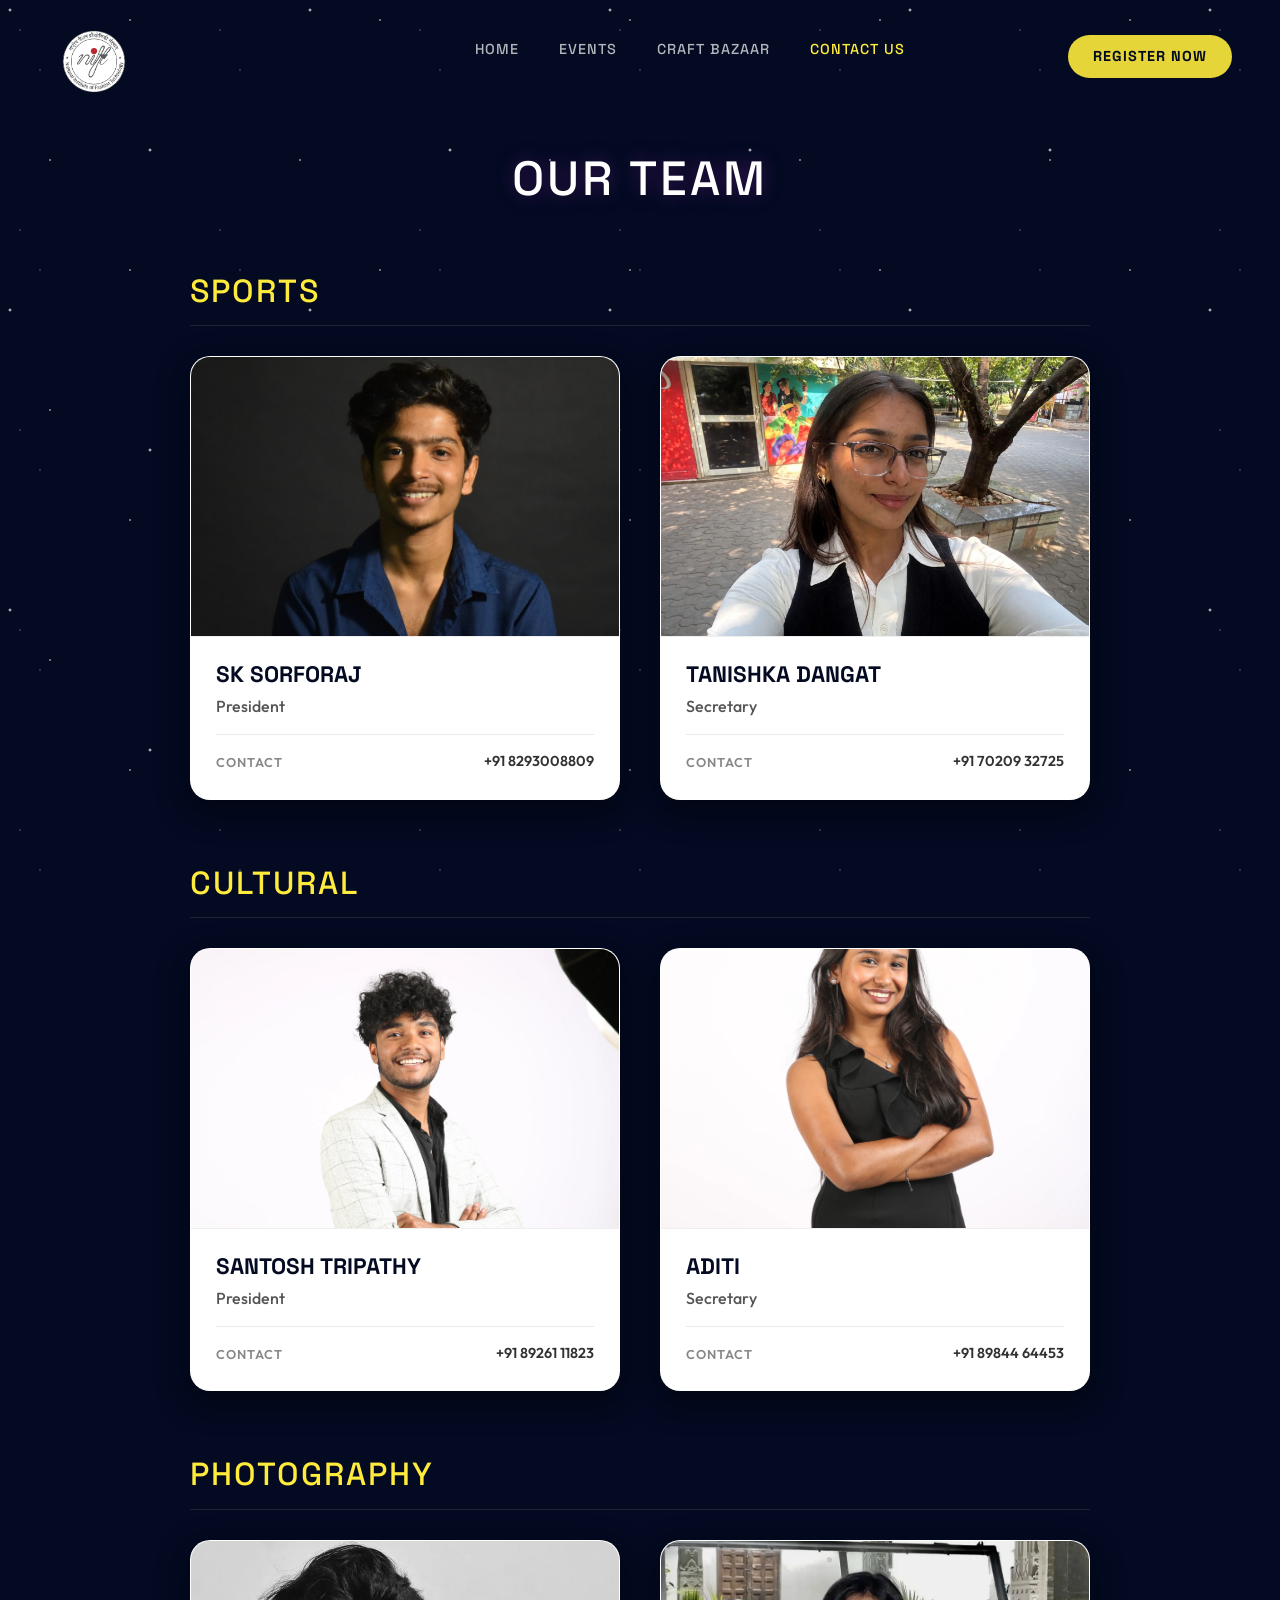
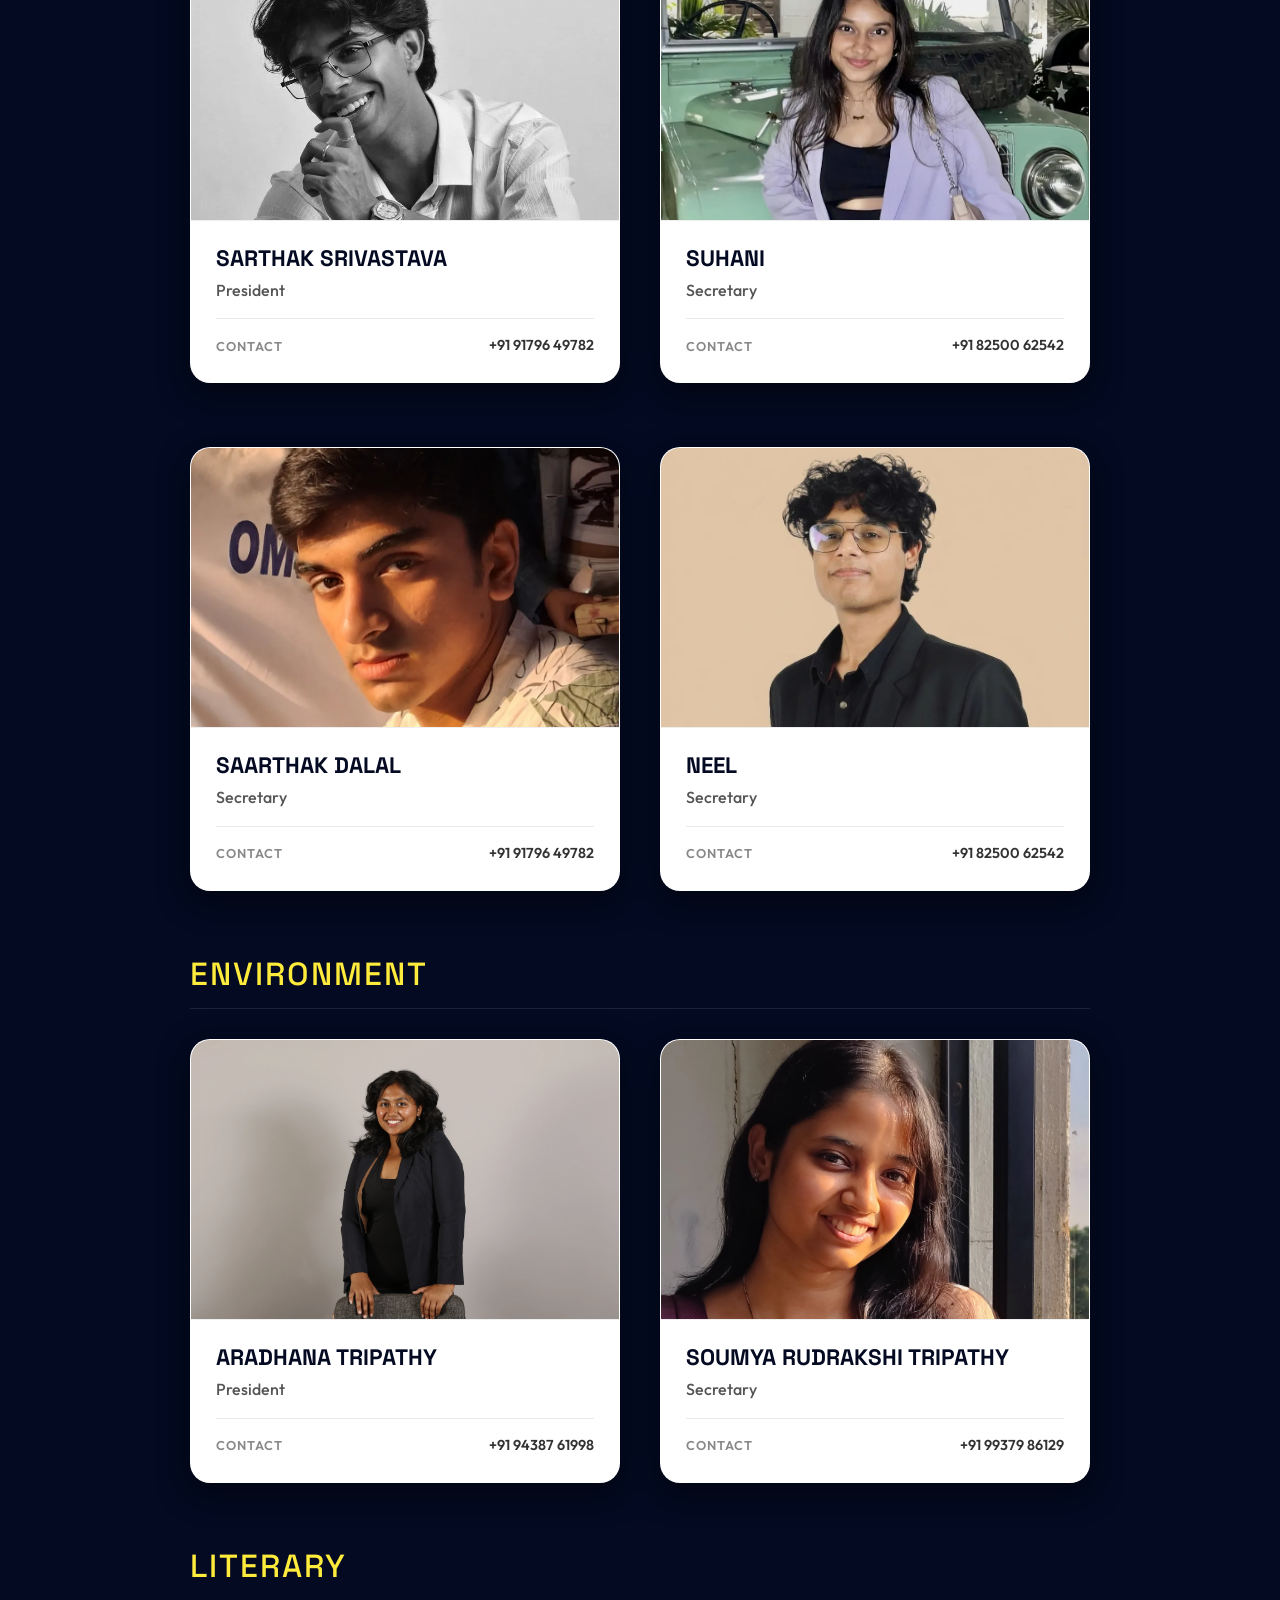
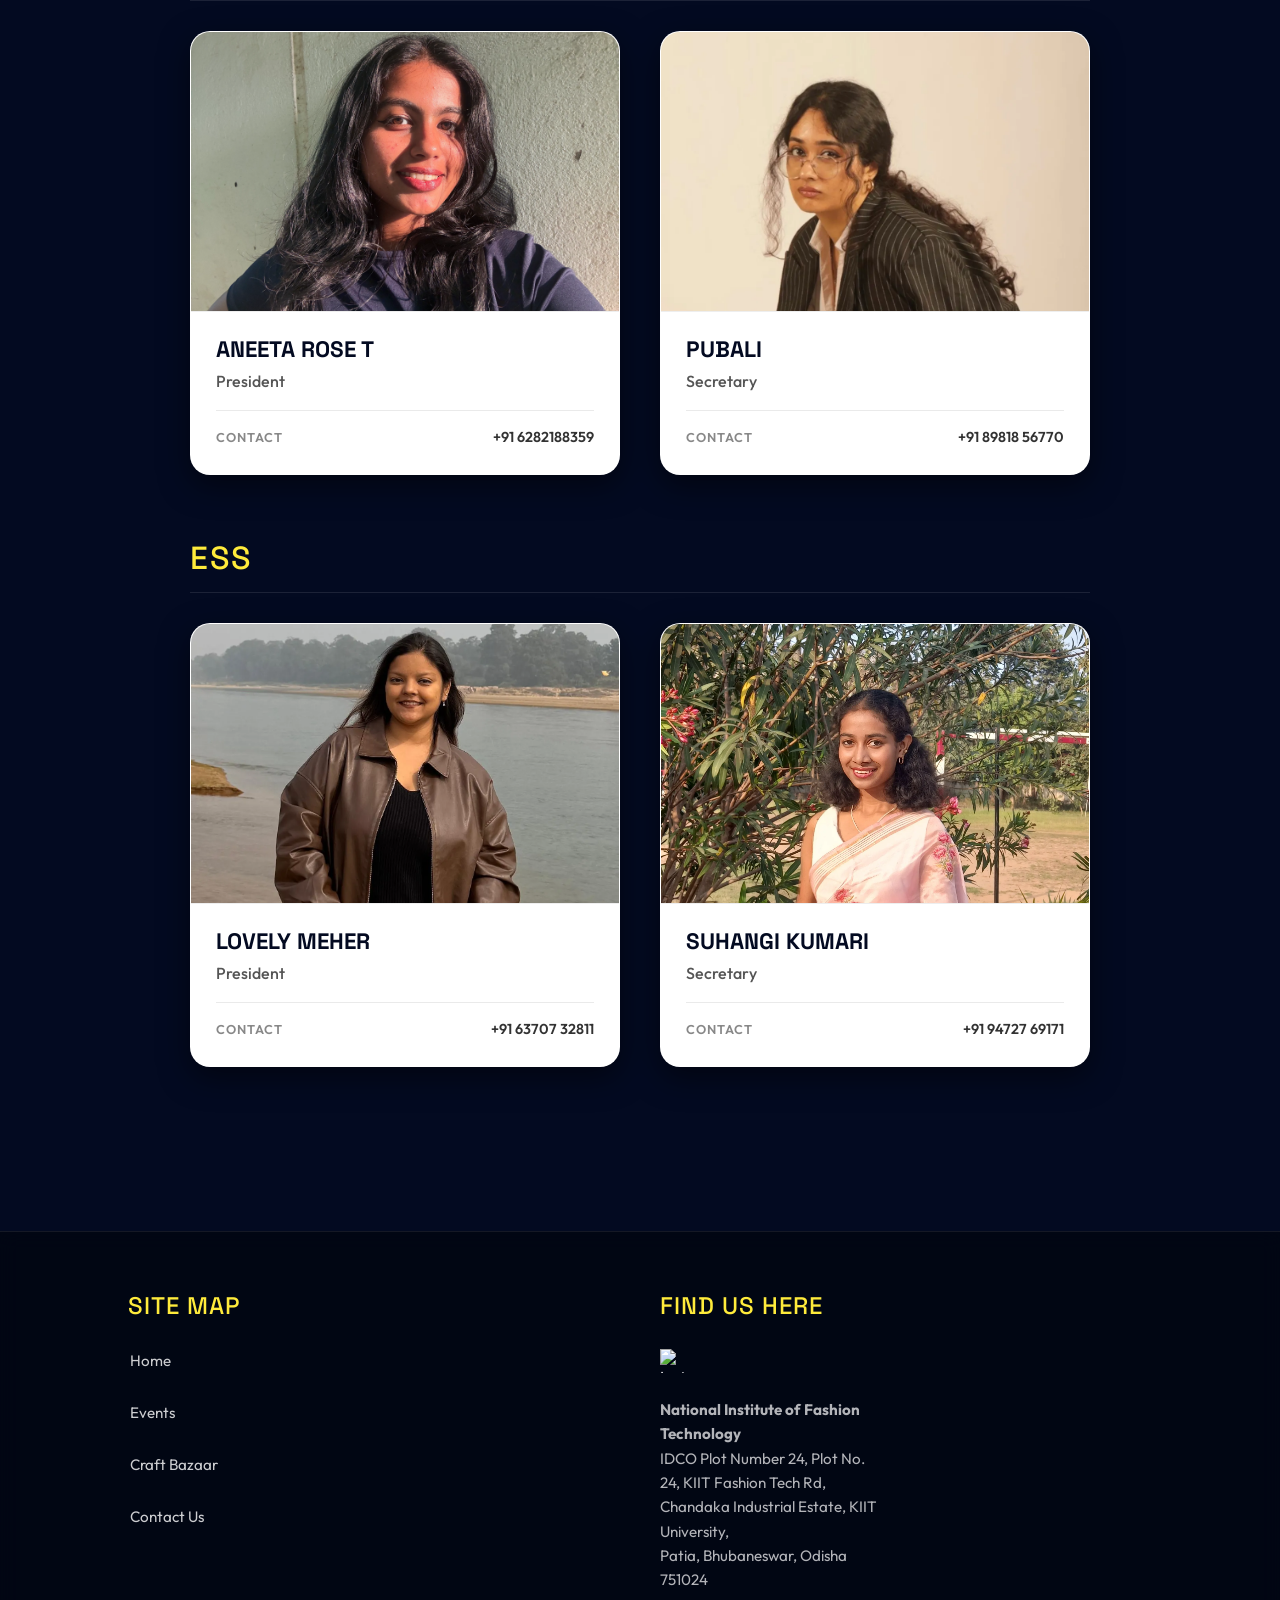
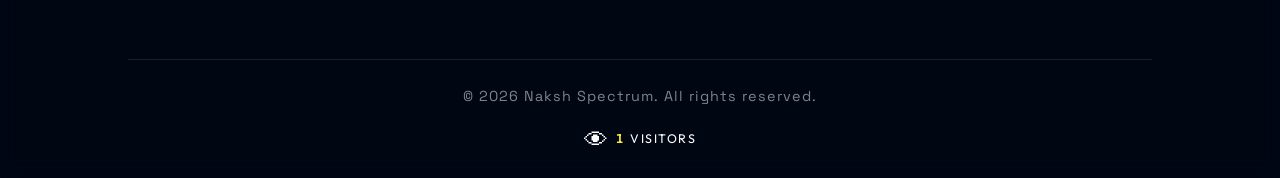
==== commit d0befc14: "modify footer. fix css footer and logo" ====
--- a/contact.html
+++ b/contact.html
@@ -252,7 +252,7 @@
 
     <footer>
         <div class="footer-content row g-4">
-            <div class="footer-col col-12 col-md-6 col-lg-4">
+            <div class="footer-col col-12 col-md-6 col-lg-6">
                 <h4>SITE MAP</h4>
                 <ul class="site-map" id="footer-sitemap">
                     <li><a href="index.html">Home</a></li></br>
@@ -261,7 +261,7 @@
                     <li><a href="contact.html">Contact Us</a></li>
                 </ul>
             </div>
-            <div class="footer-col col-12 col-md-6 col-lg-4">
+            <div class="footer-col col-12 col-md-6 col-lg-6">
                 <h4>FIND US HERE</h4>
                 <div class="social-icons">
                     <a href="https://www.instagram.com/spectrum.niftbbsr26/" target="_blank" rel="noopener noreferrer">
--- a/css/style.css
+++ b/css/style.css
@@ -620,7 +620,7 @@
 }
 .footer-content {
     display: grid;
-    grid-template-columns: 1fr 1fr 1fr;
+    grid-template-columns: 1fr 1fr;
     gap: 30px;
     width: 100%;
 }
@@ -631,6 +631,7 @@
     display: grid;
     grid-template-columns: 1fr 1fr;
     gap: 15px;
+    margin-left: -30px;
 }
 
 .site-map a { transition: color 0.3s, opacity 0.3s; }
@@ -662,8 +663,8 @@
     nav ul { gap: 1rem; font-size: 0.8rem; }
 
     #naksh-main-logo {
-        max-width: 50%;
-        height: 25%;
+        max-width: 260px;
+        height: 120px;
     }
 
     .know-more-btn{
